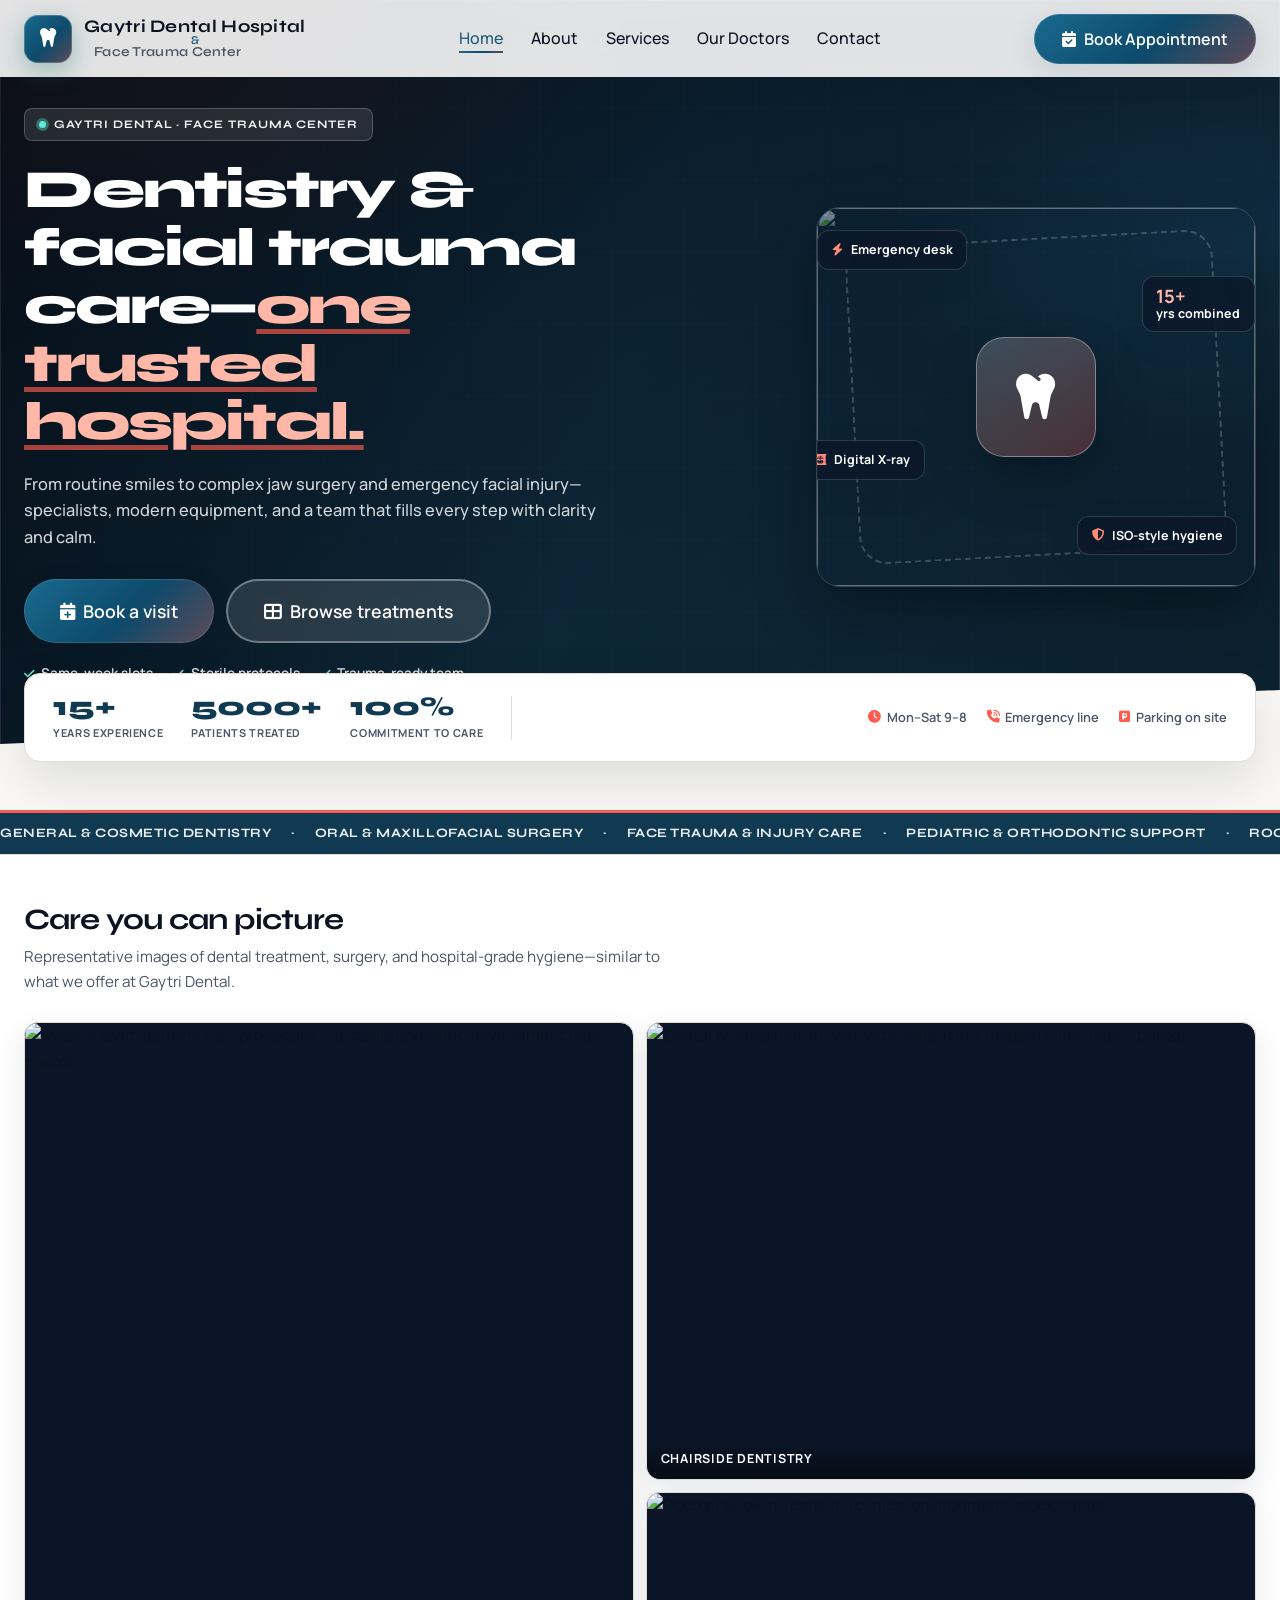
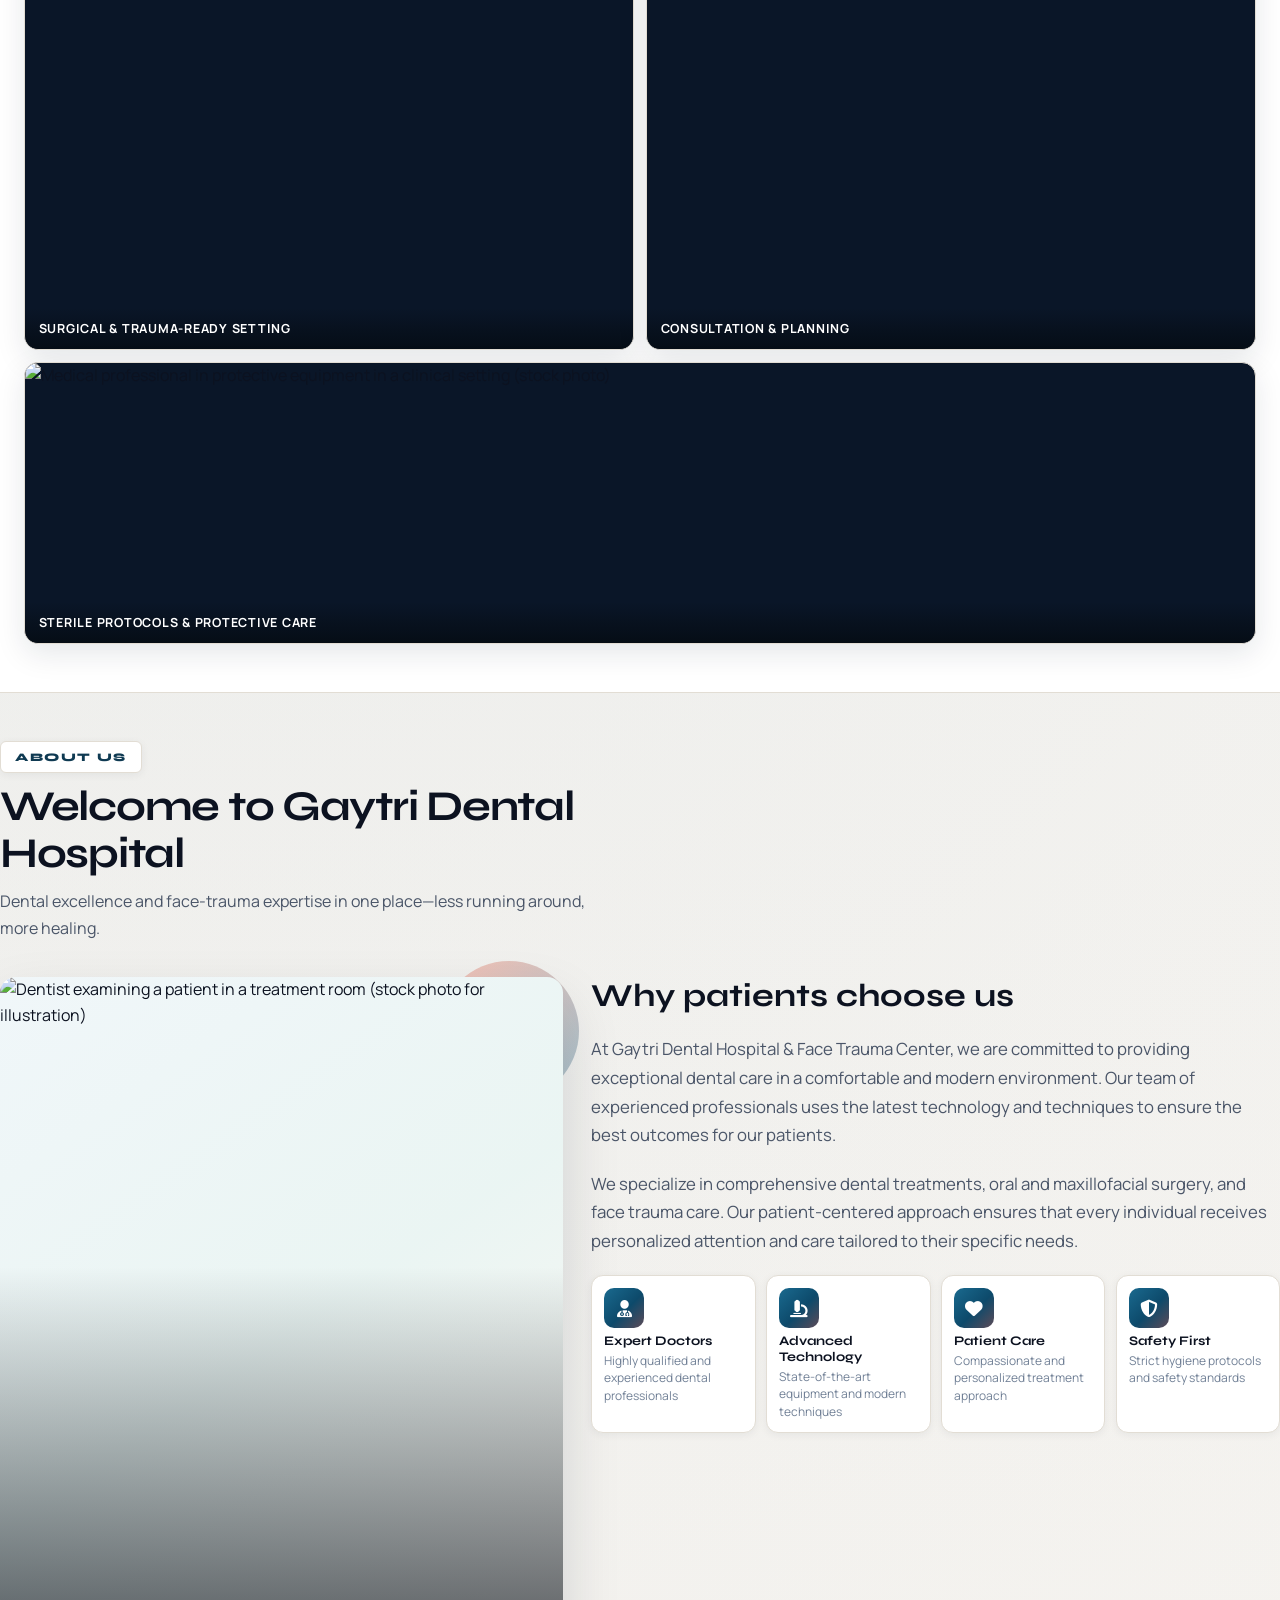
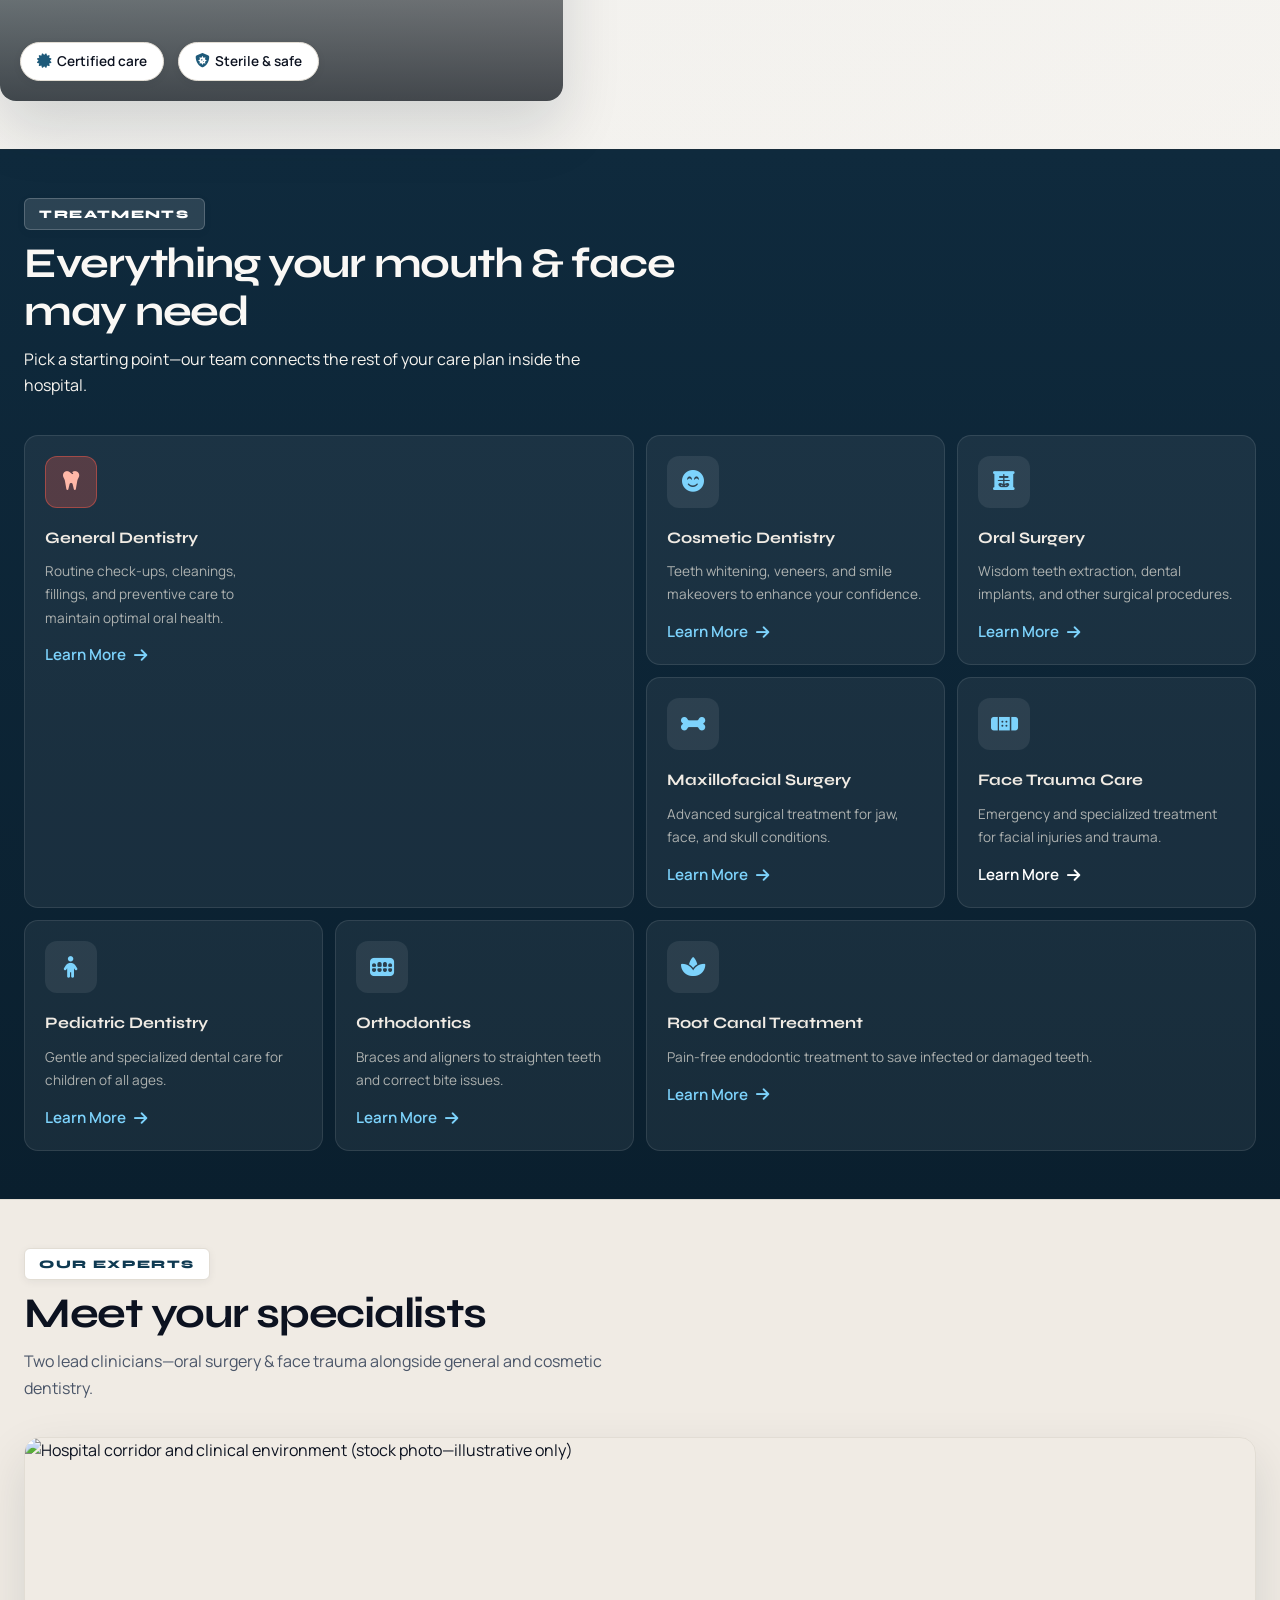
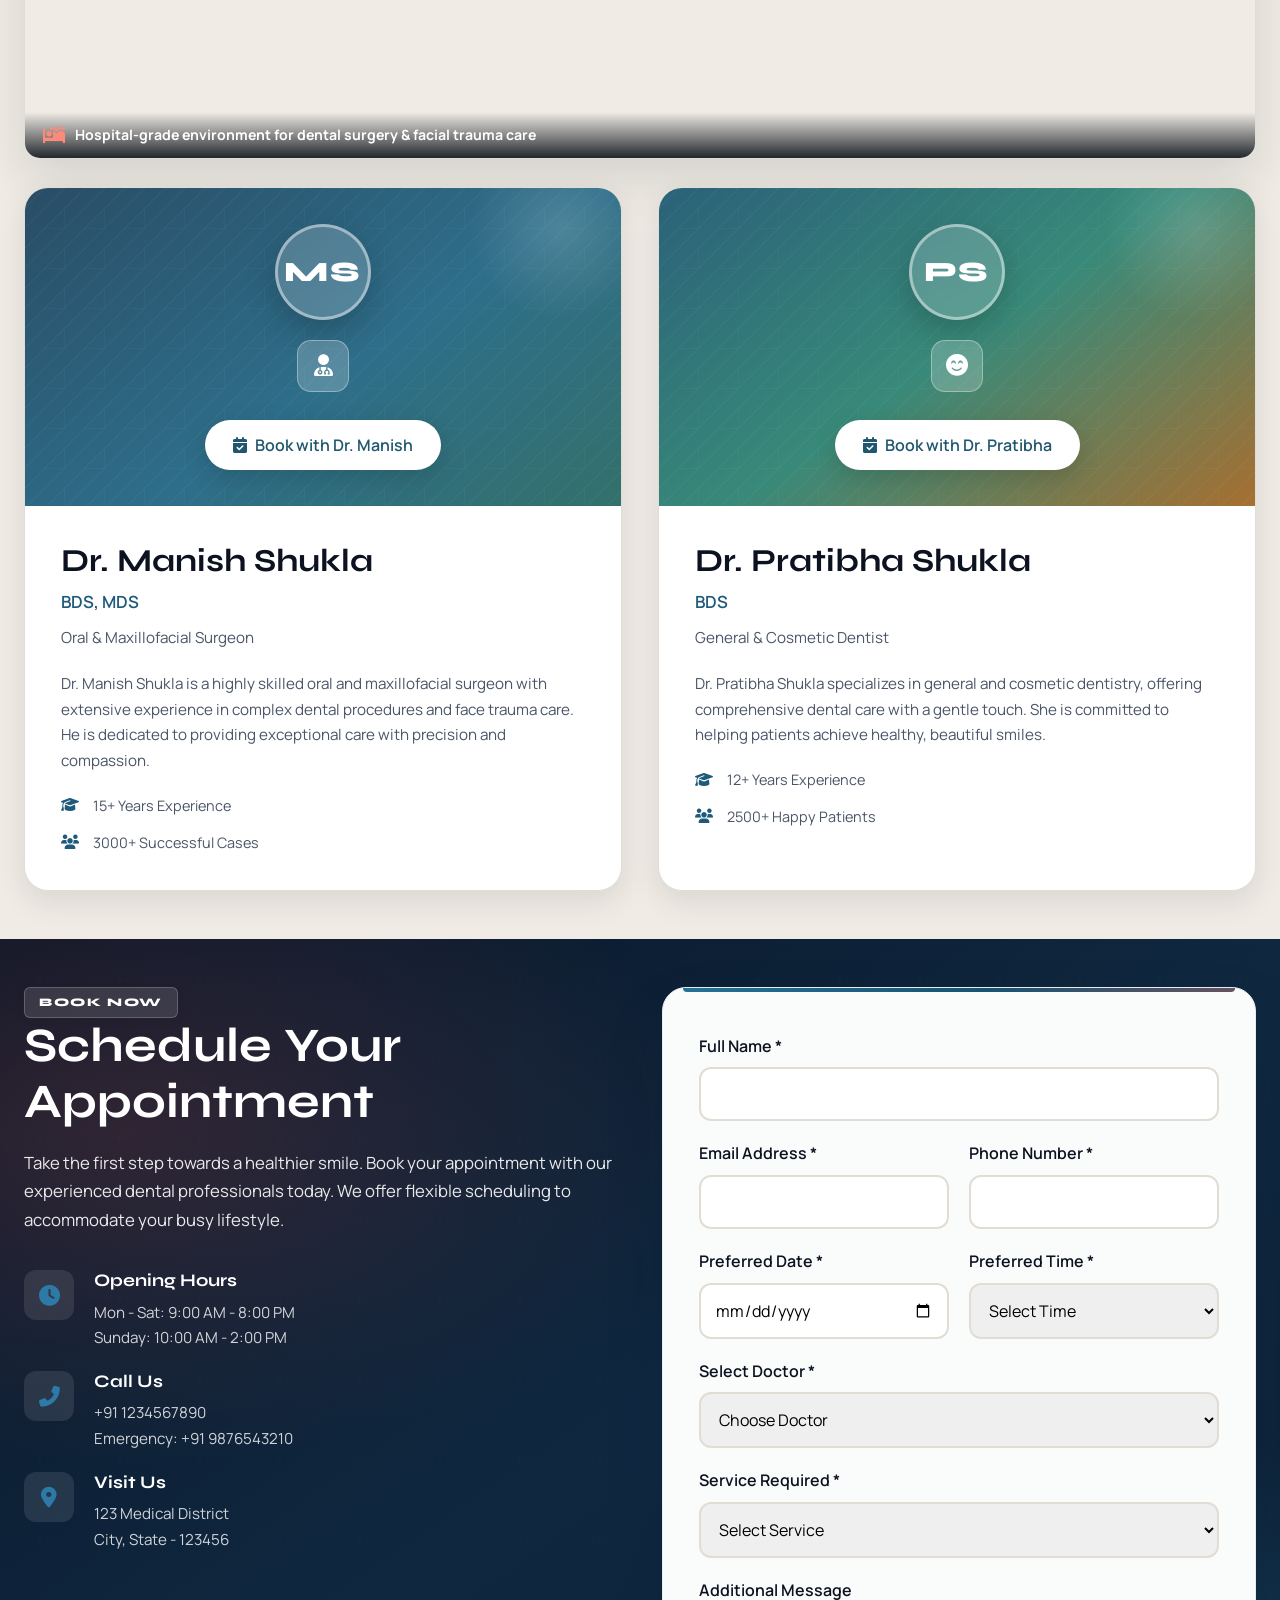
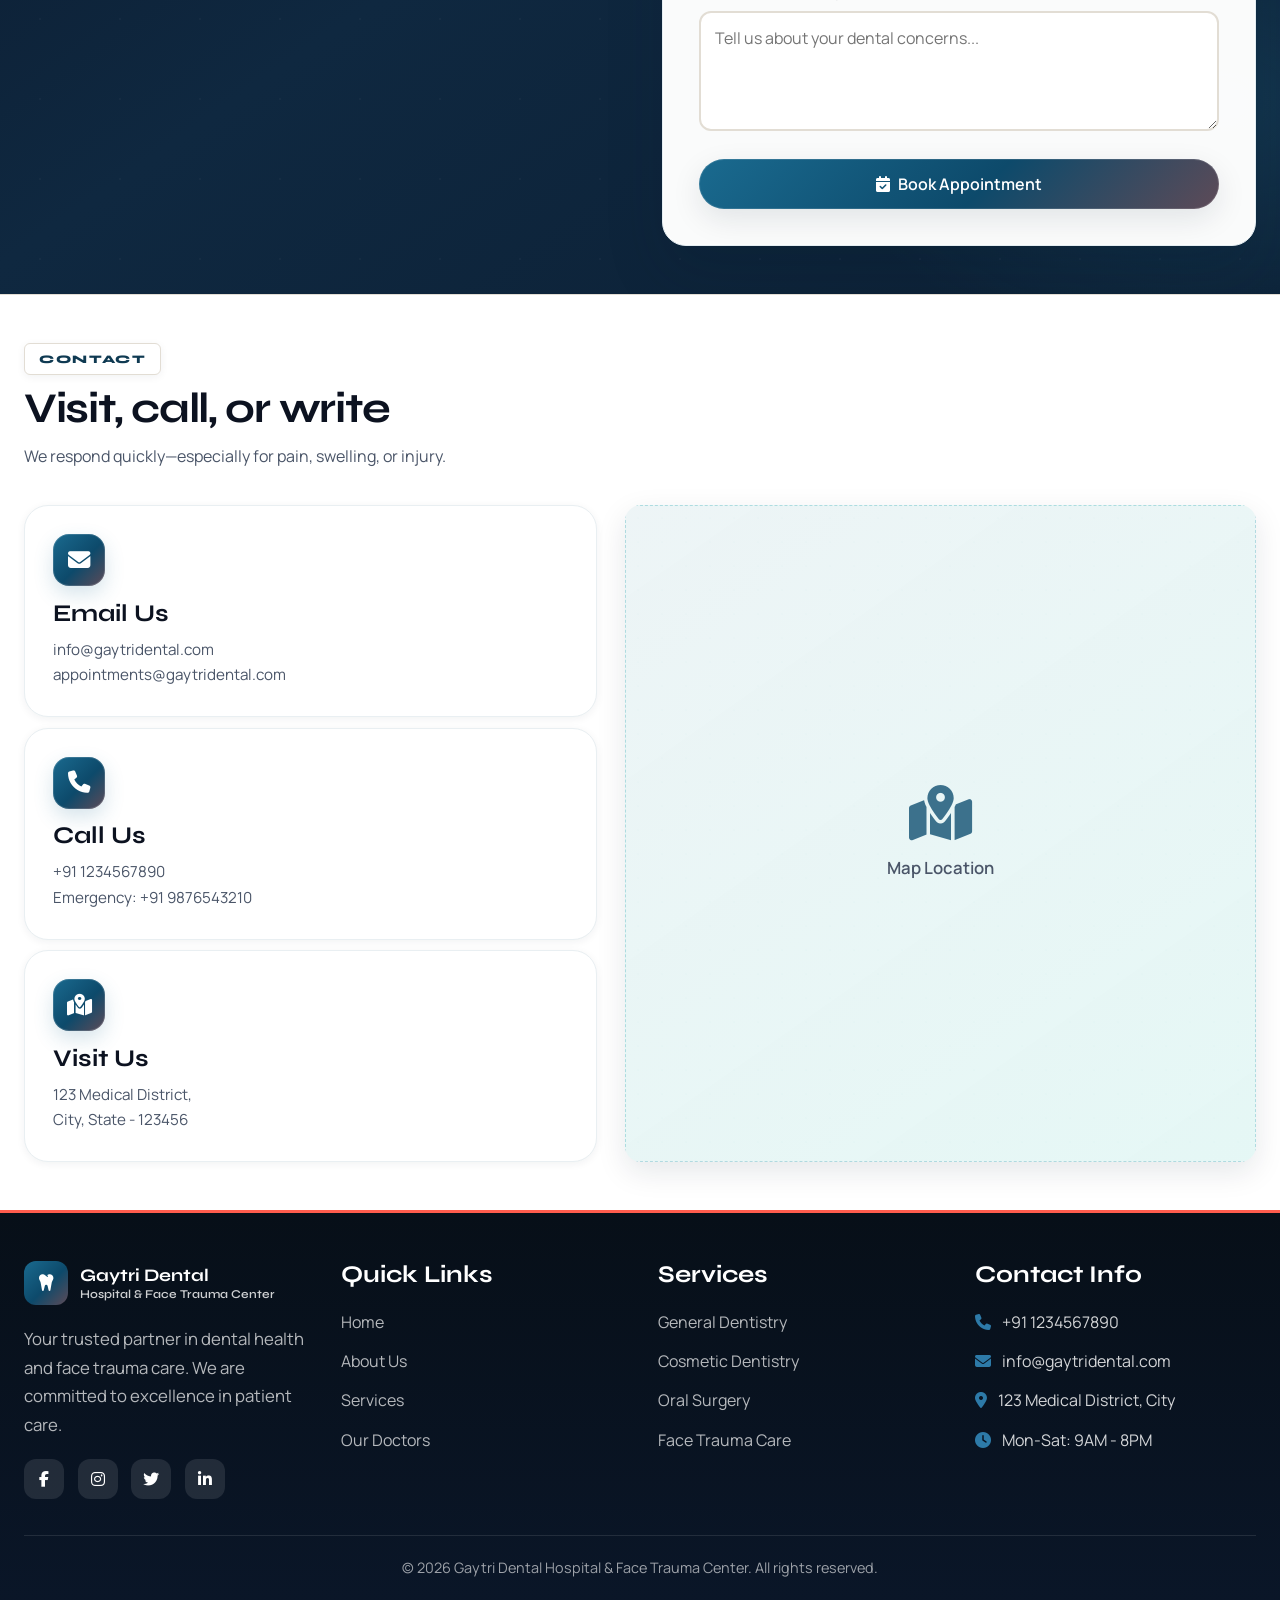
==== index.html @ a0d8f689 "Add files via upload" ====
<!DOCTYPE html>
<html lang="en">

<head>
    <meta charset="UTF-8">
    <meta name="viewport" content="width=device-width, initial-scale=1.0">
    <title>Gaytri Dental Hospital & Face Trauma Center - Expert Dental Care</title>
    <meta name="description"
        content="Gaytri Dental Hospital & Face Trauma Center provides expert dental care, oral surgery, and face trauma treatment. Book an appointment with Dr. Manish Shukla and Dr. Pratibha Shukla today.">

    <link rel="preconnect" href="https://images.unsplash.com" crossorigin>
    <!-- Google Fonts -->
    <link rel="preconnect" href="https://fonts.googleapis.com">
    <link rel="preconnect" href="https://fonts.gstatic.com" crossorigin>
    <link
        href="https://fonts.googleapis.com/css2?family=Manrope:wght@400;500;600;700;800&family=Syne:wght@600;700;800&display=swap"
        rel="stylesheet">

    <!-- Font Awesome -->
    <link rel="stylesheet" href="https://cdnjs.cloudflare.com/ajax/libs/font-awesome/6.4.0/css/all.min.css">

    <!-- Stylesheet -->
    <link rel="stylesheet" href="styles.css">
</head>

<body>
    <!-- Navigation -->
    <nav class="navbar" id="navbar">
        <div class="container">
            <div class="nav-content">
                <div class="logo">
                    <div class="logo-mark" aria-hidden="true">
                        <i class="fas fa-tooth"></i>
                    </div>
                    <div class="logo-text">
                        <div class="logo-line1">Gaytri Dental Hospital</div>
                        <div class="logo-ampersand">&</div>
                        <div class="logo-line2">&nbsp;&nbsp;&nbsp;Face Trauma Center</div>
                    </div>
                </div>
                <ul class="nav-links" id="navLinks">
                    <li><a href="#home" class="nav-link active">Home</a></li>
                    <li><a href="#about" class="nav-link">About</a></li>
                    <li><a href="#services" class="nav-link">Services</a></li>
                    <li><a href="#doctors" class="nav-link">Our Doctors</a></li>
                    <li><a href="#contact" class="nav-link">Contact</a></li>
                </ul>
                <button class="btn btn-primary" onclick="scrollToAppointment()">
                    <i class="fas fa-calendar-check"></i> Book Appointment
                </button>
                <button class="mobile-menu-toggle" id="mobileMenuToggle">
                    <i class="fas fa-bars"></i>
                </button>
            </div>
        </div>
    </nav>

    <!-- Hero Section -->
    <section class="hero" id="home">
        <div class="hero-background">
            <img class="hero-bg-photo"
                src="https://images.unsplash.com/photo-1588776814546-1ffcf47287a5?auto=format&fit=crop&w=1920&q=80"
                alt="" width="1920" height="1080" fetchpriority="high" decoding="async" aria-hidden="true">
            <div class="hero-overlay"></div>
        </div>
        <div class="hero-angle" aria-hidden="true"></div>
        <div class="hero-main">
            <div class="container hero-split">
                <div class="hero-copy">
                    <div class="hero-badge">
                        <span class="hero-badge-dot"></span>
                        <span>Gaytri Dental · Face Trauma Center</span>
                    </div>
                    <h1 class="hero-title">
                        Dentistry &amp; facial trauma care—<em>one trusted hospital.</em>
                    </h1>
                    <p class="hero-lead">
                        From routine smiles to complex jaw surgery and emergency facial injury—specialists,
                        modern equipment, and a team that fills every step with clarity and calm.
                    </p>
                    <div class="hero-actions">
                        <button class="btn btn-primary btn-lg" onclick="scrollToAppointment()">
                            <i class="fas fa-calendar-plus"></i> Book a visit
                        </button>
                        <button class="btn btn-secondary btn-lg" onclick="scrollToServices()">
                            <i class="fas fa-th-large"></i> Browse treatments
                        </button>
                    </div>
                    <ul class="hero-checklist">
                        <li><i class="fas fa-check"></i> Same-week slots</li>
                        <li><i class="fas fa-check"></i> Sterile protocols</li>
                        <li><i class="fas fa-check"></i> Trauma-ready team</li>
                    </ul>
                </div>
                <aside class="hero-showcase" aria-hidden="true">
                    <div class="showcase-board">
                        <img class="showcase-bg-photo"
                            src="https://images.unsplash.com/photo-1606811971618-4486bf521713?auto=format&fit=crop&w=900&q=80"
                            alt="" width="600" height="700" loading="lazy" decoding="async">
                        <div class="showcase-ring"></div>
                        <div class="showcase-hub">
                            <i class="fas fa-tooth"></i>
                        </div>
                        <div class="showcase-float showcase-float--a">
                            <i class="fas fa-bolt"></i>
                            <span>Emergency desk</span>
                        </div>
                        <div class="showcase-float showcase-float--b">
                            <strong>15+</strong>
                            <span>yrs combined</span>
                        </div>
                        <div class="showcase-float showcase-float--c">
                            <i class="fas fa-x-ray"></i>
                            <span>Digital X-ray</span>
                        </div>
                        <div class="showcase-float showcase-float--d">
                            <i class="fas fa-shield-alt"></i>
                            <span>ISO-style hygiene</span>
                        </div>
                    </div>
                </aside>
            </div>
        </div>
        <div class="hero-stats-bar">
            <div class="container stats-bar">
                <div class="stat-block">
                    <div class="stat-number">15+</div>
                    <div class="stat-label">Years experience</div>
                </div>
                <div class="stat-block">
                    <div class="stat-number">5000+</div>
                    <div class="stat-label">Patients treated</div>
                </div>
                <div class="stat-block">
                    <div class="stat-number">100%</div>
                    <div class="stat-label">Commitment to care</div>
                </div>
                <div class="stat-divider-bar"></div>
                <div class="stat-extras">
                    <span><i class="fas fa-clock"></i> Mon–Sat 9–8</span>
                    <span><i class="fas fa-phone-volume"></i> Emergency line</span>
                    <span><i class="fas fa-parking"></i> Parking on site</span>
                </div>
            </div>
        </div>
    </section>

    <div class="marquee-strip" aria-hidden="true">
        <div class="marquee-track">
            <span>General &amp; cosmetic dentistry</span>
            <span>·</span>
            <span>Oral &amp; maxillofacial surgery</span>
            <span>·</span>
            <span>Face trauma &amp; injury care</span>
            <span>·</span>
            <span>Pediatric &amp; orthodontic support</span>
            <span>·</span>
            <span>Root canal &amp; implants</span>
            <span>·</span>
            <span>General &amp; cosmetic dentistry</span>
            <span>·</span>
            <span>Oral &amp; maxillofacial surgery</span>
            <span>·</span>
            <span>Face trauma &amp; injury care</span>
            <span>·</span>
            <span>Pediatric &amp; orthodontic support</span>
            <span>·</span>
            <span>Root canal &amp; implants</span>
            <span>·</span>
        </div>
    </div>

    <!-- Clinical imagery (stock photos — illustrative of services, not specific staff) -->
    <section class="care-gallery" aria-labelledby="care-gallery-heading">
        <div class="container">
            <h2 id="care-gallery-heading" class="care-gallery-title">Care you can picture</h2>
            <p class="care-gallery-sub">Representative images of dental treatment, surgery, and hospital-grade hygiene—similar to what we offer at Gaytri Dental.</p>
            <div class="care-gallery-grid">
                <figure class="care-gallery-item care-gallery-item--tall">
                    <img src="https://images.unsplash.com/photo-1551190822-a9333d879774?auto=format&fit=crop&w=800&q=80"
                        alt="Medical team performing a procedure in a sterile operating environment (stock photo)"
                        width="600" height="800" loading="lazy" decoding="async">
                    <figcaption>Surgical &amp; trauma-ready setting</figcaption>
                </figure>
                <figure class="care-gallery-item">
                    <img src="https://images.unsplash.com/photo-1629909615184-28faa17ce6b0?auto=format&fit=crop&w=800&q=80"
                        alt="Dental professional at work with patient in a modern clinic (stock photo)" width="600"
                        height="450" loading="lazy" decoding="async">
                    <figcaption>Chairside dentistry</figcaption>
                </figure>
                <figure class="care-gallery-item">
                    <img src="https://images.unsplash.com/photo-1579684385127-1ef15d508118?auto=format&fit=crop&w=800&q=80"
                        alt="Doctor reviewing care in a clinical environment (stock photo)" width="600" height="450"
                        loading="lazy" decoding="async">
                    <figcaption>Consultation &amp; planning</figcaption>
                </figure>
                <figure class="care-gallery-item care-gallery-item--wide">
                    <img src="https://images.unsplash.com/photo-1584036561562-baf8f0f1b144?auto=format&fit=crop&w=1200&q=80"
                        alt="Medical professional in protective equipment in a clinical setting (stock photo)"
                        width="1200" height="500" loading="lazy" decoding="async">
                    <figcaption>Sterile protocols &amp; protective care</figcaption>
                </figure>
            </div>
        </div>
    </section>

    <!-- About Section -->
    <section class="about" id="about">
        <div class="container about-wrap">
            <header class="section-head-inline">
                <span class="section-badge">About us</span>
                <h2 class="section-title">Welcome to Gaytri Dental Hospital</h2>
                <p class="section-lead">Dental excellence and face-trauma expertise in one place—less running around, more healing.</p>
            </header>
            <div class="about-content">
                <div class="about-visual">
                    <div class="about-visual-inner about-visual-inner--photo">
                        <img class="about-photo"
                            src="https://images.unsplash.com/photo-1598256989800-fe5f95da9787?auto=format&fit=crop&w=900&q=80"
                            alt="Dentist examining a patient in a treatment room (stock photo for illustration)"
                            width="700" height="900" loading="lazy" decoding="async">
                        <div class="about-photo-scrim"></div>
                        <div class="about-visual-badges">
                            <span class="about-pill"><i class="fas fa-certificate"></i> Certified care</span>
                            <span class="about-pill"><i class="fas fa-shield-virus"></i> Sterile &amp; safe</span>
                        </div>
                    </div>
                    <div class="image-decoration"></div>
                </div>
                <div class="about-text">
                    <h3>Why patients choose us</h3>
                    <p>
                        At Gaytri Dental Hospital & Face Trauma Center, we are committed to providing
                        exceptional dental care in a comfortable and modern environment. Our team of
                        experienced professionals uses the latest technology and techniques to ensure
                        the best outcomes for our patients.
                    </p>
                    <p>
                        We specialize in comprehensive dental treatments, oral and maxillofacial surgery,
                        and face trauma care. Our patient-centered approach ensures that every individual
                        receives personalized attention and care tailored to their specific needs.
                    </p>
                    <div class="features-grid">
                        <div class="feature-item">
                            <div class="feature-icon">
                                <i class="fas fa-user-md"></i>
                            </div>
                            <div class="feature-content">
                                <h4>Expert Doctors</h4>
                                <p>Highly qualified and experienced dental professionals</p>
                            </div>
                        </div>
                        <div class="feature-item">
                            <div class="feature-icon">
                                <i class="fas fa-microscope"></i>
                            </div>
                            <div class="feature-content">
                                <h4>Advanced Technology</h4>
                                <p>State-of-the-art equipment and modern techniques</p>
                            </div>
                        </div>
                        <div class="feature-item">
                            <div class="feature-icon">
                                <i class="fas fa-heart"></i>
                            </div>
                            <div class="feature-content">
                                <h4>Patient Care</h4>
                                <p>Compassionate and personalized treatment approach</p>
                            </div>
                        </div>
                        <div class="feature-item">
                            <div class="feature-icon">
                                <i class="fas fa-shield-alt"></i>
                            </div>
                            <div class="feature-content">
                                <h4>Safety First</h4>
                                <p>Strict hygiene protocols and safety standards</p>
                            </div>
                        </div>
                    </div>
                </div>
            </div>
        </div>
    </section>

    <!-- Services Section -->
    <section class="services" id="services">
        <div class="container">
            <header class="section-head-inline section-head-inline--dark">
                <span class="section-badge">Treatments</span>
                <h2 class="section-title">Everything your mouth &amp; face may need</h2>
                <p class="section-lead">Pick a starting point—our team connects the rest of your care plan inside the hospital.</p>
            </header>
            <div class="services-grid services-bento">
                <div class="service-card service-card--featured">
                    <div class="service-icon">
                        <i class="fas fa-tooth"></i>
                    </div>
                    <h3>General Dentistry</h3>
                    <p>Routine check-ups, cleanings, fillings, and preventive care to maintain optimal oral health.</p>
                    <div class="service-link">
                        <span>Learn More</span>
                        <i class="fas fa-arrow-right"></i>
                    </div>
                </div>
                <div class="service-card">
                    <div class="service-icon">
                        <i class="fas fa-smile-beam"></i>
                    </div>
                    <h3>Cosmetic Dentistry</h3>
                    <p>Teeth whitening, veneers, and smile makeovers to enhance your confidence.</p>
                    <div class="service-link">
                        <span>Learn More</span>
                        <i class="fas fa-arrow-right"></i>
                    </div>
                </div>
                <div class="service-card">
                    <div class="service-icon">
                        <i class="fas fa-x-ray"></i>
                    </div>
                    <h3>Oral Surgery</h3>
                    <p>Wisdom teeth extraction, dental implants, and other surgical procedures.</p>
                    <div class="service-link">
                        <span>Learn More</span>
                        <i class="fas fa-arrow-right"></i>
                    </div>
                </div>
                <div class="service-card">
                    <div class="service-icon">
                        <i class="fas fa-bone"></i>
                    </div>
                    <h3>Maxillofacial Surgery</h3>
                    <p>Advanced surgical treatment for jaw, face, and skull conditions.</p>
                    <div class="service-link">
                        <span>Learn More</span>
                        <i class="fas fa-arrow-right"></i>
                    </div>
                </div>
                <div class="service-card service-card--accent">
                    <div class="service-icon">
                        <i class="fas fa-band-aid"></i>
                    </div>
                    <h3>Face Trauma Care</h3>
                    <p>Emergency and specialized treatment for facial injuries and trauma.</p>
                    <div class="service-link">
                        <span>Learn More</span>
                        <i class="fas fa-arrow-right"></i>
                    </div>
                </div>
                <div class="service-card">
                    <div class="service-icon">
                        <i class="fas fa-child"></i>
                    </div>
                    <h3>Pediatric Dentistry</h3>
                    <p>Gentle and specialized dental care for children of all ages.</p>
                    <div class="service-link">
                        <span>Learn More</span>
                        <i class="fas fa-arrow-right"></i>
                    </div>
                </div>
                <div class="service-card">
                    <div class="service-icon">
                        <i class="fas fa-teeth"></i>
                    </div>
                    <h3>Orthodontics</h3>
                    <p>Braces and aligners to straighten teeth and correct bite issues.</p>
                    <div class="service-link">
                        <span>Learn More</span>
                        <i class="fas fa-arrow-right"></i>
                    </div>
                </div>
                <div class="service-card service-card--wide">
                    <div class="service-icon">
                        <i class="fas fa-spa"></i>
                    </div>
                    <h3>Root Canal Treatment</h3>
                    <p>Pain-free endodontic treatment to save infected or damaged teeth.</p>
                    <div class="service-link">
                        <span>Learn More</span>
                        <i class="fas fa-arrow-right"></i>
                    </div>
                </div>
            </div>
        </div>
    </section>

    <!-- Doctors Section -->
    <section class="doctors" id="doctors">
        <div class="container">
            <header class="section-head-inline">
                <span class="section-badge">Our experts</span>
                <h2 class="section-title">Meet your specialists</h2>
                <p class="section-lead">Two lead clinicians—oral surgery &amp; face trauma alongside general and cosmetic dentistry.</p>
            </header>
            <div class="doctors-hero-photo">
                <img src="https://images.unsplash.com/photo-1519494026892-80bbd2d6fd0d?auto=format&fit=crop&w=1400&q=80"
                    alt="Hospital corridor and clinical environment (stock photo—illustrative only)" width="1400"
                    height="520" loading="lazy" decoding="async">
                <div class="doctors-hero-photo__caption">
                    <i class="fas fa-procedures"></i>
                    <span>Hospital-grade environment for dental surgery &amp; facial trauma care</span>
                </div>
            </div>
            <div class="doctors-grid">
                <div class="doctor-card">
                    <div class="doctor-banner doctor-banner--surgeon">
                        <div class="doctor-banner-pattern"></div>
                        <div class="doctor-avatar" aria-hidden="true">
                            <span class="doctor-initials">MS</span>
                        </div>
                        <div class="doctor-banner-icon-wrap">
                            <i class="fas fa-user-md"></i>
                        </div>
                        <button type="button" class="btn btn-primary btn-doctor-cta" onclick="scrollToAppointment()">
                            <i class="fas fa-calendar-check"></i> Book with Dr. Manish
                        </button>
                    </div>
                    <div class="doctor-info">
                        <h3>Dr. Manish Shukla</h3>
                        <p class="doctor-credentials">BDS, MDS</p>
                        <p class="doctor-specialization">Oral & Maxillofacial Surgeon</p>
                        <p class="doctor-description">
                            Dr. Manish Shukla is a highly skilled oral and maxillofacial surgeon with
                            extensive experience in complex dental procedures and face trauma care.
                            He is dedicated to providing exceptional care with precision and compassion.
                        </p>
                        <div class="doctor-details">
                            <div class="detail-item">
                                <i class="fas fa-graduation-cap"></i>
                                <span>15+ Years Experience</span>
                            </div>
                            <div class="detail-item">
                                <i class="fas fa-users"></i>
                                <span>3000+ Successful Cases</span>
                            </div>
                        </div>
                    </div>
                </div>
                <div class="doctor-card">
                    <div class="doctor-banner doctor-banner--dentist">
                        <div class="doctor-banner-pattern"></div>
                        <div class="doctor-avatar" aria-hidden="true">
                            <span class="doctor-initials">PS</span>
                        </div>
                        <div class="doctor-banner-icon-wrap">
                            <i class="fas fa-smile-beam"></i>
                        </div>
                        <button type="button" class="btn btn-primary btn-doctor-cta" onclick="scrollToAppointment()">
                            <i class="fas fa-calendar-check"></i> Book with Dr. Pratibha
                        </button>
                    </div>
                    <div class="doctor-info">
                        <h3>Dr. Pratibha Shukla</h3>
                        <p class="doctor-credentials">BDS</p>
                        <p class="doctor-specialization">General & Cosmetic Dentist</p>
                        <p class="doctor-description">
                            Dr. Pratibha Shukla specializes in general and cosmetic dentistry,
                            offering comprehensive dental care with a gentle touch. She is committed
                            to helping patients achieve healthy, beautiful smiles.
                        </p>
                        <div class="doctor-details">
                            <div class="detail-item">
                                <i class="fas fa-graduation-cap"></i>
                                <span>12+ Years Experience</span>
                            </div>
                            <div class="detail-item">
                                <i class="fas fa-users"></i>
                                <span>2500+ Happy Patients</span>
                            </div>
                        </div>
                    </div>
                </div>
            </div>
        </div>
    </section>

    <!-- Appointment Section -->
    <section class="appointment" id="appointment">
        <div class="container">
            <div class="appointment-content">
                <div class="appointment-info">
                    <span class="section-badge">Book Now</span>
                    <h2>Schedule Your Appointment</h2>
                    <p>
                        Take the first step towards a healthier smile. Book your appointment with
                        our experienced dental professionals today. We offer flexible scheduling
                        to accommodate your busy lifestyle.
                    </p>
                    <div class="info-items">
                        <div class="info-item">
                            <div class="info-icon">
                                <i class="fas fa-clock"></i>
                            </div>
                            <div class="info-content">
                                <h4>Opening Hours</h4>
                                <p>Mon - Sat: 9:00 AM - 8:00 PM</p>
                                <p>Sunday: 10:00 AM - 2:00 PM</p>
                            </div>
                        </div>
                        <div class="info-item">
                            <div class="info-icon">
                                <i class="fas fa-phone-alt"></i>
                            </div>
                            <div class="info-content">
                                <h4>Call Us</h4>
                                <p>+91 1234567890</p>
                                <p>Emergency: +91 9876543210</p>
                            </div>
                        </div>
                        <div class="info-item">
                            <div class="info-icon">
                                <i class="fas fa-map-marker-alt"></i>
                            </div>
                            <div class="info-content">
                                <h4>Visit Us</h4>
                                <p>123 Medical District</p>
                                <p>City, State - 123456</p>
                            </div>
                        </div>
                    </div>
                </div>
                <div class="appointment-form-wrapper">
                    <form class="appointment-form" id="appointmentForm">
                        <div class="form-group">
                            <label for="fullName">Full Name *</label>
                            <input type="text" id="fullName" name="fullName" required>
                        </div>
                        <div class="form-row">
                            <div class="form-group">
                                <label for="email">Email Address *</label>
                                <input type="email" id="email" name="email" required>
                            </div>
                            <div class="form-group">
                                <label for="phone">Phone Number *</label>
                                <input type="tel" id="phone" name="phone" required>
                            </div>
                        </div>
                        <div class="form-row">
                            <div class="form-group">
                                <label for="date">Preferred Date *</label>
                                <input type="date" id="date" name="date" required>
                            </div>
                            <div class="form-group">
                                <label for="time">Preferred Time *</label>
                                <select id="time" name="time" required>
                                    <option value="">Select Time</option>
                                    <option value="09:00">09:00 AM</option>
                                    <option value="10:00">10:00 AM</option>
                                    <option value="11:00">11:00 AM</option>
                                    <option value="12:00">12:00 PM</option>
                                    <option value="14:00">02:00 PM</option>
                                    <option value="15:00">03:00 PM</option>
                                    <option value="16:00">04:00 PM</option>
                                    <option value="17:00">05:00 PM</option>
                                    <option value="18:00">06:00 PM</option>
                                </select>
                            </div>
                        </div>
                        <div class="form-group">
                            <label for="doctor">Select Doctor *</label>
                            <select id="doctor" name="doctor" required>
                                <option value="">Choose Doctor</option>
                                <option value="dr-manish">Dr. Manish Shukla (BDS, MDS)</option>
                                <option value="dr-pratibha">Dr. Pratibha Shukla (BDS)</option>
                            </select>
                        </div>
                        <div class="form-group">
                            <label for="service">Service Required *</label>
                            <select id="service" name="service" required>
                                <option value="">Select Service</option>
                                <option value="general">General Dentistry</option>
                                <option value="cosmetic">Cosmetic Dentistry</option>
                                <option value="surgery">Oral Surgery</option>
                                <option value="maxillofacial">Maxillofacial Surgery</option>
                                <option value="trauma">Face Trauma Care</option>
                                <option value="pediatric">Pediatric Dentistry</option>
                                <option value="orthodontics">Orthodontics</option>
                                <option value="root-canal">Root Canal Treatment</option>
                            </select>
                        </div>
                        <div class="form-group">
                            <label for="message">Additional Message</label>
                            <textarea id="message" name="message" rows="4"
                                placeholder="Tell us about your dental concerns..."></textarea>
                        </div>
                        <button type="submit" class="btn btn-primary btn-full">
                            <i class="fas fa-calendar-check"></i> Book Appointment
                        </button>
                    </form>
                    <div class="success-message" id="successMessage">
                        <div class="success-icon">
                            <i class="fas fa-check-circle"></i>
                        </div>
                        <h3>Appointment Request Sent!</h3>
                        <p>Thank you for choosing Gaytri Dental Hospital. We'll contact you shortly to confirm your
                            appointment.</p>
                        <button class="btn btn-secondary" onclick="resetForm()">Book Another</button>
                    </div>
                </div>
            </div>
        </div>
    </section>

    <!-- Contact Section -->
    <section class="contact" id="contact">
        <div class="container">
            <header class="section-head-inline">
                <span class="section-badge">Contact</span>
                <h2 class="section-title">Visit, call, or write</h2>
                <p class="section-lead">We respond quickly—especially for pain, swelling, or injury.</p>
            </header>
            <div class="contact-grid">
                <div class="contact-info-section">
                    <div class="contact-cards">
                        <div class="contact-card">
                            <div class="contact-card-icon">
                                <i class="fas fa-envelope"></i>
                            </div>
                            <h4>Email Us</h4>
                            <p>info@gaytridental.com</p>
                            <p>appointments@gaytridental.com</p>
                        </div>
                        <div class="contact-card">
                            <div class="contact-card-icon">
                                <i class="fas fa-phone"></i>
                            </div>
                            <h4>Call Us</h4>
                            <p>+91 1234567890</p>
                            <p>Emergency: +91 9876543210</p>
                        </div>
                        <div class="contact-card">
                            <div class="contact-card-icon">
                                <i class="fas fa-map-marked-alt"></i>
                            </div>
                            <h4>Visit Us</h4>
                            <p>123 Medical District,</p>
                            <p>City, State - 123456</p>
                        </div>
                    </div>
                </div>
                <div class="map-container">
                    <div class="map-placeholder">
                        <i class="fas fa-map-marked-alt"></i>
                        <p>Map Location</p>
                    </div>
                </div>
            </div>
        </div>
    </section>

    <!-- Footer -->
    <footer class="footer">
        <div class="container">
            <div class="footer-content">
                <div class="footer-section">
                    <div class="footer-logo">
                        <div class="logo-mark logo-mark--footer" aria-hidden="true">
                            <i class="fas fa-tooth"></i>
                        </div>
                        <div class="footer-logo-text">
                            <div>Gaytri Dental</div>
                            <div>Hospital & Face Trauma Center</div>
                        </div>
                    </div>
                    <p>Your trusted partner in dental health and face trauma care. We are committed to excellence in
                        patient care.</p>
                    <div class="social-links">
                        <a href="#" class="social-link"><i class="fab fa-facebook-f"></i></a>
                        <a href="#" class="social-link"><i class="fab fa-instagram"></i></a>
                        <a href="#" class="social-link"><i class="fab fa-twitter"></i></a>
                        <a href="#" class="social-link"><i class="fab fa-linkedin-in"></i></a>
                    </div>
                </div>
                <div class="footer-section">
                    <h4>Quick Links</h4>
                    <ul>
                        <li><a href="#home">Home</a></li>
                        <li><a href="#about">About Us</a></li>
                        <li><a href="#services">Services</a></li>
                        <li><a href="#doctors">Our Doctors</a></li>
                    </ul>
                </div>
                <div class="footer-section">
                    <h4>Services</h4>
                    <ul>
                        <li><a href="#services">General Dentistry</a></li>
                        <li><a href="#services">Cosmetic Dentistry</a></li>
                        <li><a href="#services">Oral Surgery</a></li>
                        <li><a href="#services">Face Trauma Care</a></li>
                    </ul>
                </div>
                <div class="footer-section">
                    <h4>Contact Info</h4>
                    <ul>
                        <li><i class="fas fa-phone"></i> +91 1234567890</li>
                        <li><i class="fas fa-envelope"></i> info@gaytridental.com</li>
                        <li><i class="fas fa-map-marker-alt"></i> 123 Medical District, City</li>
                        <li><i class="fas fa-clock"></i> Mon-Sat: 9AM - 8PM</li>
                    </ul>
                </div>
            </div>
            <div class="footer-bottom">
                <p>&copy; 2026 Gaytri Dental Hospital & Face Trauma Center. All rights reserved.</p>
            </div>
        </div>
    </footer>

    <!-- Scroll to Top Button -->
    <button class="scroll-to-top" id="scrollToTop">
        <i class="fas fa-arrow-up"></i>
    </button>

    <!-- Script -->
    <script src="script.js"></script>
</body>

</html>
---- styles.css ----
/* ===========================
   CSS Reset & Base Styles
   =========================== */
* {
    margin: 0;
    padding: 0;
    box-sizing: border-box;
}

:root {
    --primary-color: #1e5a7a;
    --primary-light: #2d7aa8;
    --primary-dark: #0f3a52;

    --accent-color: #ff5c4d;
    --accent-soft: #ffe8e5;
    --coral-glow: rgba(255, 92, 77, 0.35);

    --gradient-primary: linear-gradient(135deg, #1a6a8f 0%, #0d4a6b 55%, #c94b3d 160%);
    --gradient-accent: linear-gradient(135deg, #ff6b4a, #1a6a8f);
    --gradient-hero: linear-gradient(160deg, #071521 0%, #0f2d42 40%, #153d52 100%);

    --text-primary: #0c1220;
    --text-secondary: #4a5568;
    --text-light: #718096;
    --bg-primary: #faf8f5;
    --bg-secondary: #f0ebe4;
    --bg-dark: #0a1628;
    --border-color: #e2ddd4;

    --shadow-sm: 0 2px 8px rgba(10, 30, 45, 0.06);
    --shadow-md: 0 10px 30px rgba(10, 30, 45, 0.1);
    --shadow-lg: 0 20px 50px rgba(10, 30, 45, 0.12);
    --shadow-xl: 0 28px 60px rgba(10, 30, 45, 0.14);
    --shadow-glow: 0 0 50px var(--coral-glow);

    --font-primary: 'Manrope', system-ui, sans-serif;
    --font-heading: 'Syne', system-ui, sans-serif;
    --font-display: 'Syne', system-ui, sans-serif;

    --spacing-xs: 0.5rem;
    --spacing-sm: 0.85rem;
    --spacing-md: 1.25rem;
    --spacing-lg: 1.75rem;
    --spacing-xl: 2.25rem;
    --spacing-2xl: 2.75rem;
    --section-pad: clamp(2rem, 5vw, 3rem);

    /* Border Radius */
    --radius-sm: 6px;
    --radius-md: 12px;
    --radius-lg: 16px;
    --radius-xl: 24px;
    --radius-full: 9999px;

    /* Transitions */
    --transition-fast: 0.2s ease;
    --transition-base: 0.3s ease;
    --transition-slow: 0.5s ease;
}

html {
    scroll-behavior: smooth;
}

::selection {
    background: rgba(255, 92, 77, 0.22);
    color: var(--text-primary);
}

body {
    font-family: var(--font-primary);
    color: var(--text-primary);
    background-color: var(--bg-primary);
    background-image:
        radial-gradient(circle at 12% 20%, rgba(30, 90, 122, 0.06) 0%, transparent 42%),
        radial-gradient(circle at 88% 80%, rgba(255, 92, 77, 0.05) 0%, transparent 40%),
        linear-gradient(180deg, #faf8f5 0%, #f5f1eb 100%);
    line-height: 1.6;
    overflow-x: hidden;
    -webkit-font-smoothing: antialiased;
}

.container {
    max-width: 1280px;
    margin: 0 auto;
    padding: 0 clamp(1rem, 4vw, 1.5rem);
}

/* ===========================
   Typography
   =========================== */
h1,
h2 {
    font-family: var(--font-display);
    font-weight: 700;
    line-height: 1.15;
    color: var(--text-primary);
    font-optical-sizing: auto;
}

h3,
h4,
h5,
h6 {
    font-family: var(--font-display);
    font-weight: 700;
    line-height: 1.2;
    color: var(--text-primary);
}

h1 {
    font-size: clamp(2.5rem, 6vw, 4rem);
}

h2 {
    font-size: clamp(2rem, 4vw, 3rem);
}

h3 {
    font-size: clamp(1.5rem, 3vw, 2rem);
}

h4 {
    font-size: clamp(1.25rem, 2.5vw, 1.5rem);
}

p {
    font-size: 1.05rem;
    line-height: 1.7;
    color: var(--text-secondary);
}

/* ===========================
   Utility Classes
   =========================== */
.gradient-text {
    background: var(--gradient-primary);
    -webkit-background-clip: text;
    -webkit-text-fill-color: transparent;
    background-clip: text;
}

.section-header {
    text-align: center;
    margin-bottom: var(--spacing-xl);
    position: relative;
}

.section-head-inline {
    display: grid;
    gap: 0.65rem;
    margin-bottom: var(--spacing-xl);
    max-width: 42rem;
}

.section-head-inline--dark .section-title,
.section-head-inline--dark .section-lead {
    color: #f8f5f0;
}

.section-head-inline--dark .section-badge {
    background: rgba(255, 255, 255, 0.12);
    border-color: rgba(255, 255, 255, 0.2);
    color: #fff;
}

.section-badge {
    display: inline-flex;
    align-items: center;
    width: fit-content;
    padding: 0.35rem 0.9rem;
    background: #fff;
    color: var(--primary-dark);
    border-radius: 6px;
    font-family: var(--font-display);
    font-size: 0.72rem;
    font-weight: 800;
    text-transform: uppercase;
    letter-spacing: 0.12em;
    border: 1px solid var(--border-color);
    box-shadow: var(--shadow-sm);
}

.section-title {
    margin: 0;
    color: var(--text-primary);
    letter-spacing: -0.03em;
    font-size: clamp(1.75rem, 4vw, 2.65rem);
    line-height: 1.12;
}

.section-lead {
    margin: 0;
    color: var(--text-secondary);
    font-size: 1rem;
    line-height: 1.65;
    max-width: 38rem;
}

.section-description {
    max-width: 36rem;
    margin: 0 auto;
    color: var(--text-secondary);
    font-size: 1rem;
    line-height: 1.65;
}

/* ===========================
   Buttons
   =========================== */
.btn {
    display: inline-flex;
    align-items: center;
    gap: var(--spacing-xs);
    padding: 0.875rem 1.75rem;
    font-family: var(--font-primary);
    font-size: 1rem;
    font-weight: 600;
    border: none;
    border-radius: var(--radius-md);
    cursor: pointer;
    transition: all var(--transition-base);
    text-decoration: none;
    white-space: nowrap;
}

.btn-primary {
    background: var(--gradient-primary);
    color: white;
    box-shadow: var(--shadow-md), 0 0 0 1px rgba(255, 255, 255, 0.12) inset;
    border-radius: 999px;
}

.btn-primary:hover {
    transform: translateY(-2px);
    box-shadow: var(--shadow-lg), var(--shadow-glow), 0 0 0 1px rgba(255, 255, 255, 0.18) inset;
    filter: brightness(1.03);
}

.btn-secondary {
    background: rgba(255, 255, 255, 0.08);
    color: var(--text-primary);
    border: 2px solid var(--border-color);
    border-radius: 999px;
}

.btn-secondary:hover {
    background: var(--bg-secondary);
    border-color: var(--primary-color);
    color: var(--primary-color);
}

.hero .btn-secondary {
    background: rgba(255, 255, 255, 0.12);
    border-color: rgba(255, 255, 255, 0.35);
    color: white;
    backdrop-filter: blur(8px);
}

.hero .btn-secondary:hover {
    background: rgba(255, 255, 255, 0.22);
    border-color: rgba(255, 255, 255, 0.55);
    color: white;
}

.btn-lg {
    padding: 1.125rem 2.25rem;
    font-size: 1.1rem;
}

.btn-full {
    width: 100%;
    justify-content: center;
}

/* ===========================
   Navigation
   =========================== */
.navbar {
    position: fixed;
    top: 0;
    left: 0;
    right: 0;
    z-index: 1000;
    background: rgba(255, 255, 255, 0.88);
    backdrop-filter: blur(16px) saturate(1.2);
    -webkit-backdrop-filter: blur(16px) saturate(1.2);
    box-shadow: 0 1px 0 rgba(15, 60, 75, 0.06);
    transition: background var(--transition-base), box-shadow var(--transition-base);
}

.navbar.scrolled {
    background: rgba(255, 255, 255, 0.94);
    box-shadow: 0 8px 32px rgba(15, 60, 75, 0.08);
}

.nav-content {
    display: flex;
    align-items: center;
    justify-content: space-between;
    padding: var(--spacing-sm) 0;
    position: relative;
}

.logo {
    display: flex;
    align-items: center;
    gap: 12px;
    font-family: var(--font-heading);
}

.logo-mark {
    width: 48px;
    height: 48px;
    flex-shrink: 0;
    display: flex;
    align-items: center;
    justify-content: center;
    border-radius: 14px;
    background: var(--gradient-primary);
    color: white;
    font-size: 1.35rem;
    box-shadow: 0 8px 24px rgba(25, 120, 108, 0.35), 0 0 0 1px rgba(255, 255, 255, 0.2) inset;
    transition: transform var(--transition-base), box-shadow var(--transition-base);
}

.logo-mark:hover {
    transform: scale(1.05) rotate(-3deg);
    box-shadow: 0 12px 28px rgba(25, 120, 108, 0.4), 0 0 0 1px rgba(255, 255, 255, 0.25) inset;
}

.logo-mark--footer {
    width: 44px;
    height: 44px;
    font-size: 1.2rem;
    border-radius: 12px;
    box-shadow: none;
}

.logo-mark--footer:hover {
    transform: none;
}

.logo-text {
    display: flex;
    flex-direction: column;
    line-height: 1.1;
    align-items: flex-start;
}

.logo-line1 {
    font-size: 1.1rem;
    font-weight: 700;
    color: var(--text-primary);
    letter-spacing: 0.3px;
}

.logo-ampersand {
    font-size: 0.75rem;
    font-weight: 600;
    color: var(--primary-color);
    text-align: center;
    align-self: center;
    margin: -2px 0;
}

.logo-line2 {
    font-size: 0.85rem;
    font-weight: 600;
    color: var(--text-secondary);
    letter-spacing: 0.3px;
}

.nav-links {
    display: flex;
    align-items: center;
    gap: var(--spacing-lg);
    list-style: none;
}

.nav-link {
    color: var(--text-primary);
    text-decoration: none;
    font-weight: 500;
    position: relative;
    transition: color var(--transition-base);
}

.nav-link::after {
    content: '';
    position: absolute;
    bottom: -4px;
    left: 0;
    width: 0;
    height: 2px;
    background: var(--gradient-primary);
    transition: width var(--transition-base);
}

.nav-link:hover,
.nav-link.active {
    color: var(--primary-color);
}

.nav-link:hover::after,
.nav-link.active::after {
    width: 100%;
}

.mobile-menu-toggle {
    display: none;
    background: none;
    border: none;
    font-size: 1.5rem;
    color: var(--text-primary);
    cursor: pointer;
}

/* ===========================
   Hero Section
   =========================== */
.hero {
    position: relative;
    min-height: auto;
    padding: 0;
    overflow: hidden;
    color: #fff;
}

.hero-background {
    position: absolute;
    inset: 0;
    z-index: 0;
    background: var(--gradient-hero);
}

.hero-bg-photo {
    position: absolute;
    inset: 0;
    width: 100%;
    height: 100%;
    object-fit: cover;
    object-position: 65% 35%;
    z-index: 0;
    opacity: 0.55;
}

.hero-background::before {
    content: '';
    position: absolute;
    inset: 0;
    z-index: 1;
    background:
        radial-gradient(ellipse 100% 80% at 0% 0%, rgba(255, 92, 77, 0.22), transparent 50%),
        radial-gradient(ellipse 70% 60% at 100% 30%, rgba(45, 122, 168, 0.4), transparent 45%),
        radial-gradient(ellipse 50% 40% at 70% 100%, rgba(255, 255, 255, 0.1), transparent 50%);
    pointer-events: none;
}

.hero-background::after {
    content: '';
    position: absolute;
    inset: 0;
    z-index: 1;
    opacity: 0.35;
    background-image: url("data:image/svg+xml,%3Csvg width='72' height='72' viewBox='0 0 72 72' xmlns='http://www.w3.org/2000/svg'%3E%3Cpath d='M36 0v72M0 36h72' stroke='%23ffffff' stroke-opacity='0.05' stroke-width='1'/%3E%3C/svg%3E");
    pointer-events: none;
}

.hero-overlay {
    position: absolute;
    inset: 0;
    background: linear-gradient(105deg, rgba(5, 12, 20, 0.82) 0%, rgba(5, 12, 20, 0.35) 48%, rgba(5, 12, 20, 0.55) 100%);
    z-index: 2;
    pointer-events: none;
}

.hero-angle {
    position: absolute;
    bottom: 0;
    left: 0;
    right: 0;
    height: 120px;
    background: var(--bg-primary);
    clip-path: polygon(0 45%, 100% 0, 100% 100%, 0 100%);
    z-index: 2;
    pointer-events: none;
}

.hero-main {
    position: relative;
    z-index: 3;
    padding: calc(5.5rem + var(--spacing-md)) 0 var(--spacing-2xl);
}

.hero-split {
    display: grid;
    grid-template-columns: minmax(0, 1.05fr) minmax(0, 0.95fr);
    gap: clamp(1.5rem, 4vw, 3rem);
    align-items: center;
}

.hero-copy {
    text-align: left;
}

.hero-badge {
    display: inline-flex;
    align-items: center;
    gap: 0.5rem;
    padding: 0.4rem 0.85rem;
    background: rgba(255, 255, 255, 0.1);
    border: 1px solid rgba(255, 255, 255, 0.2);
    border-radius: 8px;
    font-family: var(--font-display);
    font-size: 0.72rem;
    font-weight: 700;
    letter-spacing: 0.08em;
    text-transform: uppercase;
    color: rgba(255, 255, 255, 0.95);
    margin-bottom: var(--spacing-md);
}

.hero-badge-dot {
    width: 7px;
    height: 7px;
    border-radius: 50%;
    background: #5eead4;
    box-shadow: 0 0 0 3px rgba(94, 234, 212, 0.35);
    flex-shrink: 0;
}

.hero-title {
    font-family: var(--font-display);
    font-weight: 800;
    font-size: clamp(2rem, 4.5vw, 3.35rem);
    line-height: 1.08;
    letter-spacing: -0.04em;
    color: #fff;
    margin: 0 0 var(--spacing-md);
    max-width: 16ch;
}

.hero-title em {
    font-style: normal;
    color: #ffb8a8;
    text-decoration: underline;
    text-decoration-color: rgba(255, 92, 77, 0.65);
    text-underline-offset: 0.12em;
}

.hero-lead {
    font-size: 1.02rem;
    line-height: 1.65;
    color: rgba(255, 255, 255, 0.82);
    max-width: 36rem;
    margin: 0 0 var(--spacing-lg);
    font-weight: 500;
}

.hero-actions {
    display: flex;
    flex-wrap: wrap;
    gap: 0.75rem;
    margin-bottom: var(--spacing-md);
}

.hero-checklist {
    list-style: none;
    display: flex;
    flex-wrap: wrap;
    gap: 0.65rem 1.25rem;
    margin: 0;
    padding: 0;
}

.hero-checklist li {
    display: inline-flex;
    align-items: center;
    gap: 0.4rem;
    font-size: 0.85rem;
    font-weight: 600;
    color: rgba(255, 255, 255, 0.85);
}

.hero-checklist i {
    color: #5eead4;
    font-size: 0.75rem;
}

.hero-showcase {
    position: relative;
    min-height: 340px;
}

.showcase-board {
    position: relative;
    width: 100%;
    height: min(380px, 52vw);
    max-width: 440px;
    margin-left: auto;
    margin-right: 0;
    border-radius: 24px;
    overflow: hidden;
    box-shadow: 0 24px 60px rgba(0, 0, 0, 0.35);
    border: 1px solid rgba(255, 255, 255, 0.15);
}

.showcase-bg-photo {
    position: absolute;
    inset: 0;
    width: 100%;
    height: 100%;
    object-fit: cover;
    object-position: center 30%;
    opacity: 0.5;
    z-index: 0;
}

.showcase-board .showcase-ring,
.showcase-board .showcase-hub,
.showcase-board .showcase-float {
    z-index: 1;
}

.showcase-ring {
    position: absolute;
    inset: 8%;
    border: 2px dashed rgba(255, 255, 255, 0.2);
    border-radius: 28px;
    transform: rotate(-3deg);
}

.showcase-hub {
    position: absolute;
    top: 50%;
    left: 50%;
    transform: translate(-50%, -50%);
    width: 120px;
    height: 120px;
    border-radius: 28px;
    background: linear-gradient(145deg, rgba(255, 255, 255, 0.2), rgba(255, 92, 77, 0.25));
    border: 1px solid rgba(255, 255, 255, 0.35);
    display: flex;
    align-items: center;
    justify-content: center;
    font-size: 3.25rem;
    color: #fff;
    box-shadow: 0 24px 48px rgba(0, 0, 0, 0.25);
    backdrop-filter: blur(8px);
}

.showcase-float {
    position: absolute;
    display: flex;
    align-items: center;
    gap: 0.5rem;
    padding: 0.55rem 0.85rem;
    background: rgba(10, 22, 40, 0.75);
    border: 1px solid rgba(255, 255, 255, 0.15);
    border-radius: 12px;
    font-size: 0.78rem;
    font-weight: 700;
    color: #fff;
    box-shadow: var(--shadow-md);
    backdrop-filter: blur(10px);
}

.showcase-float i {
    color: #ff8a7a;
}

.showcase-float strong {
    font-size: 1.15rem;
    color: #ffb8a8;
}

.showcase-float--a {
    top: 6%;
    left: 0;
}

.showcase-float--b {
    top: 18%;
    right: 0;
    flex-direction: column;
    align-items: flex-start;
    gap: 0;
    line-height: 1.2;
}

.showcase-float--c {
    bottom: 28%;
    left: -4%;
}

.showcase-float--d {
    bottom: 8%;
    right: 4%;
}

.hero-stats-bar {
    position: relative;
    z-index: 4;
    margin-top: -3.5rem;
    margin-bottom: 0;
    padding: 0 clamp(1rem, 4vw, 1.5rem) var(--section-pad);
}

.stats-bar {
    display: flex;
    flex-wrap: wrap;
    align-items: center;
    gap: var(--spacing-md) var(--spacing-lg);
    padding: var(--spacing-md) var(--spacing-lg);
    background: #fff;
    border-radius: 16px;
    border: 1px solid var(--border-color);
    box-shadow: var(--shadow-lg);
}

.stat-block {
    min-width: 5.5rem;
}

.stat-block .stat-number {
    font-family: var(--font-display);
    font-size: 1.65rem;
    font-weight: 800;
    color: var(--primary-dark);
    line-height: 1;
    margin-bottom: 0.2rem;
}

.stat-block .stat-label {
    font-size: 0.68rem;
    font-weight: 700;
    text-transform: uppercase;
    letter-spacing: 0.06em;
    color: var(--text-secondary);
}

.stat-divider-bar {
    width: 1px;
    height: 44px;
    background: var(--border-color);
    flex-shrink: 0;
}

.stat-extras {
    display: flex;
    flex-wrap: wrap;
    gap: 0.65rem 1.25rem;
    flex: 1;
    justify-content: flex-end;
    font-size: 0.8rem;
    font-weight: 600;
    color: var(--text-secondary);
}

.stat-extras span {
    display: inline-flex;
    align-items: center;
    gap: 0.35rem;
}

.stat-extras i {
    color: var(--accent-color);
}

.stat-item {
    text-align: center;
}

.stat-glass {
    display: none;
}

.stat-number {
    font-family: var(--font-display);
    font-weight: 800;
}

.stat-label {
    font-size: 0.75rem;
    font-weight: 600;
}

.stat-divider {
    display: none;
}

/* Marquee */
.marquee-strip {
    background: var(--primary-dark);
    color: rgba(255, 255, 255, 0.92);
    padding: 0.65rem 0;
    overflow: hidden;
    border-top: 3px solid var(--accent-color);
}

.marquee-track {
    display: flex;
    flex-wrap: nowrap;
    gap: 1.25rem;
    width: max-content;
    font-family: var(--font-display);
    font-size: 0.8rem;
    font-weight: 700;
    letter-spacing: 0.04em;
    text-transform: uppercase;
    animation: marqueeScroll 28s linear infinite;
}

.marquee-track span {
    white-space: nowrap;
}

@keyframes marqueeScroll {
    0% {
        transform: translateX(0);
    }

    100% {
        transform: translateX(-50%);
    }
}

/* Clinical photo gallery */
.care-gallery {
    padding: var(--section-pad) 0;
    background: #fff;
    border-top: 1px solid var(--border-color);
    border-bottom: 1px solid var(--border-color);
}

.care-gallery-title {
    font-size: clamp(1.35rem, 3vw, 1.85rem);
    margin: 0 0 0.5rem;
    letter-spacing: -0.03em;
}

.care-gallery-sub {
    margin: 0 0 var(--spacing-lg);
    color: var(--text-secondary);
    font-size: 0.95rem;
    max-width: 40rem;
    line-height: 1.6;
}

.care-gallery-grid {
    display: grid;
    grid-template-columns: minmax(0, 1fr) minmax(0, 1fr);
    grid-template-rows: auto auto;
    gap: 0.75rem;
}

.care-gallery-item {
    position: relative;
    margin: 0;
    border-radius: 14px;
    overflow: hidden;
    box-shadow: var(--shadow-md);
    border: 1px solid var(--border-color);
    background: #0a1628;
}

.care-gallery-item img {
    width: 100%;
    height: 100%;
    object-fit: cover;
    display: block;
    transition: transform 0.5s ease;
    min-height: 200px;
}

.care-gallery-item:hover img {
    transform: scale(1.04);
}

.care-gallery-item figcaption {
    position: absolute;
    left: 0;
    right: 0;
    bottom: 0;
    padding: 0.65rem 0.85rem;
    background: linear-gradient(transparent, rgba(5, 12, 20, 0.92));
    color: #fff;
    font-size: 0.78rem;
    font-weight: 700;
    text-transform: uppercase;
    letter-spacing: 0.06em;
}

.care-gallery-item--tall {
    grid-row: span 2;
}

.care-gallery-item--tall img {
    min-height: 100%;
}

.care-gallery-item--wide {
    grid-column: span 2;
}

.care-gallery-item--wide img {
    min-height: 220px;
    max-height: 280px;
}

/* ===========================
   About Section
   =========================== */
.about-wrap {
    padding: var(--section-pad) 0;
}

.about {
    padding: 0;
    background: transparent;
}

.about-content {
    display: grid;
    grid-template-columns: minmax(0, 0.9fr) minmax(0, 1.1fr);
    gap: var(--spacing-lg);
    align-items: start;
}

.about-visual {
    position: relative;
    min-height: 280px;
}

.about-visual-inner {
    position: relative;
    height: 100%;
    min-height: 280px;
    border-radius: 16px;
    overflow: hidden;
    box-shadow: var(--shadow-xl);
    background: linear-gradient(145deg, hsl(198, 45%, 96%) 0%, hsl(168, 35%, 94%) 50%, hsl(32, 60%, 97%) 100%);
    border: 1px solid rgba(255, 255, 255, 0.8);
    display: flex;
    flex-direction: column;
    align-items: center;
    justify-content: center;
    padding: var(--spacing-xl);
    transition: transform var(--transition-slow), box-shadow var(--transition-base);
}

.about-visual-inner--photo {
    padding: 0;
    min-height: 320px;
    border: none;
}

.about-photo {
    width: 100%;
    height: 100%;
    min-height: 320px;
    object-fit: cover;
    object-position: center 25%;
    display: block;
}

.about-photo-scrim {
    position: absolute;
    inset: 0;
    background: linear-gradient(180deg, transparent 40%, rgba(5, 12, 20, 0.75) 100%);
    pointer-events: none;
}

.about-visual-inner--photo .about-visual-badges {
    position: absolute;
    bottom: var(--spacing-md);
    left: var(--spacing-md);
    right: var(--spacing-md);
    justify-content: flex-start;
}

.about-visual:hover .about-visual-inner {
    transform: translateY(-4px);
    box-shadow: 0 20px 50px rgba(25, 100, 120, 0.15);
}

.about-visual-badges {
    position: relative;
    display: flex;
    flex-wrap: wrap;
    gap: var(--spacing-sm);
    justify-content: center;
}

.about-pill {
    display: inline-flex;
    align-items: center;
    gap: 0.4rem;
    padding: 0.5rem 1rem;
    background: white;
    border-radius: var(--radius-full);
    font-size: 0.85rem;
    font-weight: 600;
    color: var(--text-primary);
    box-shadow: var(--shadow-sm);
    border: 1px solid var(--border-color);
}

.about-pill i {
    color: var(--primary-color);
    font-size: 0.9rem;
}

.image-decoration {
    position: absolute;
    top: -16px;
    right: -16px;
    width: 140px;
    height: 140px;
    background: var(--gradient-accent);
    border-radius: 50%;
    z-index: -1;
    opacity: 0.35;
}

.about-text h3 {
    margin-bottom: var(--spacing-md);
    color: var(--text-primary);
}

.about-text p {
    margin-bottom: var(--spacing-md);
}

.features-grid {
    display: grid;
    grid-template-columns: repeat(4, 1fr);
    gap: 0.65rem;
    margin-top: var(--spacing-md);
}

.feature-item {
    display: flex;
    flex-direction: column;
    gap: 0.35rem;
    padding: 0.75rem;
    background: #fff;
    border-radius: 12px;
    transition: all var(--transition-base);
    box-shadow: var(--shadow-sm);
    border: 1px solid var(--border-color);
}

.feature-item .feature-icon {
    width: 40px;
    height: 40px;
    font-size: 1.1rem;
    border-radius: 10px;
}

.feature-content h4 {
    font-size: 0.82rem;
}

.feature-content p {
    font-size: 0.75rem;
    line-height: 1.45;
}

.feature-item:hover {
    transform: translateY(-3px);
    box-shadow: var(--shadow-md);
    border-color: rgba(30, 90, 122, 0.25);
}

.feature-icon {
    flex-shrink: 0;
    display: flex;
    align-items: center;
    justify-content: center;
    background: var(--gradient-primary);
    color: white;
}

.feature-content h4 {
    margin-bottom: 0.15rem;
}

.feature-content p {
    margin: 0;
    color: var(--text-light);
}

/* ===========================
   Services Section
   =========================== */
.services {
    padding: var(--section-pad) 0;
    background: linear-gradient(180deg, #0f2a3d 0%, #0a1f2e 100%);
    color: #e8e4dc;
    border-top: 1px solid rgba(255, 255, 255, 0.06);
}

.services .section-title {
    color: #faf8f5;
}

.services-grid {
    gap: 0.75rem;
}

.services-bento {
    display: grid;
    grid-template-columns: repeat(4, 1fr);
    grid-auto-rows: minmax(130px, auto);
}

.services-bento .service-card--featured {
    grid-column: 1 / 3;
    grid-row: 1 / 3;
    padding: var(--spacing-lg);
    background: linear-gradient(160deg, rgba(255, 255, 255, 0.1) 0%, rgba(10, 25, 40, 0.6) 100%);
    border-color: rgba(255, 255, 255, 0.15);
}

.services-bento .service-card--featured::after {
    content: '';
    position: absolute;
    inset: 0;
    z-index: 0;
    border-radius: inherit;
    background-image: url('https://images.unsplash.com/photo-1629909615184-28faa17ce6b0?auto=format&fit=crop&w=900&q=80');
    background-size: cover;
    background-position: center 20%;
    opacity: 0.2;
    pointer-events: none;
}

.services-bento .service-card--featured > * {
    position: relative;
    z-index: 1;
}

.services-bento .service-card--featured h3 {
    color: #fff;
    font-size: clamp(1.35rem, 2.5vw, 1.75rem);
}

.services-bento .service-card--featured p {
    color: rgba(255, 255, 255, 0.75);
    max-width: 28ch;
}

.services-bento .service-card--featured .service-icon {
    background: rgba(255, 92, 77, 0.25);
    border: 1px solid rgba(255, 92, 77, 0.45);
    color: #ffb8a8;
}

.services-bento .service-card--accent {
    background: linear-gradient(145deg, rgba(255, 92, 77, 0.35), rgba(15, 42, 61, 0.9));
    border-color: rgba(255, 92, 77, 0.4);
}

.services-bento .service-card--accent h3,
.services-bento .service-card--accent .service-link {
    color: #fff;
}

.services-bento .service-card--accent p {
    color: rgba(255, 255, 255, 0.85);
}

.services-bento .service-card--wide {
    grid-column: span 2;
}

.services-bento .service-card {
    background: rgba(255, 255, 255, 0.06);
    border-color: rgba(255, 255, 255, 0.1);
    border-radius: 14px;
    padding: var(--spacing-md);
}

.services-bento .service-card h3 {
    color: #f0ebe4;
    font-size: 1rem;
}

.services-bento .service-card p {
    color: rgba(232, 228, 220, 0.72);
    font-size: 0.85rem;
    margin-bottom: var(--spacing-sm);
}

.services-bento .service-icon {
    width: 52px;
    height: 52px;
    font-size: 1.35rem;
    border-radius: 12px;
    background: rgba(255, 255, 255, 0.08);
    color: #7dd3fc;
    box-shadow: none;
}

.services-bento .service-card:hover .service-icon {
    background: var(--accent-color);
    color: #fff;
}

.services-bento .service-link {
    color: #7dd3fc;
}

.service-card {
    padding: var(--spacing-xl);
    background: white;
    border: 1px solid var(--border-color);
    border-radius: var(--radius-xl);
    transition: all var(--transition-base);
    cursor: pointer;
    position: relative;
    overflow: hidden;
}

.service-card::before {
    content: '';
    position: absolute;
    top: 0;
    left: 0;
    right: 0;
    height: 3px;
    background: var(--gradient-primary);
    opacity: 0;
    transition: opacity var(--transition-base);
}

.service-card:hover {
    transform: translateY(-5px);
    border-color: rgba(30, 90, 122, 0.35);
    box-shadow: var(--shadow-md);
}

.services-bento .service-card:hover {
    border-color: rgba(255, 255, 255, 0.22);
    box-shadow: 0 20px 50px rgba(0, 0, 0, 0.35);
}

.service-card:hover::before {
    opacity: 1;
}

.service-icon {
    width: 72px;
    height: 72px;
    display: flex;
    align-items: center;
    justify-content: center;
    background: linear-gradient(145deg, hsla(198, 85%, 97%, 1), hsla(168, 60%, 95%, 1));
    color: var(--primary-color);
    border-radius: 20px;
    font-size: 1.85rem;
    margin-bottom: var(--spacing-md);
    transition: all var(--transition-base);
    box-shadow: 0 0 0 1px hsla(198, 40%, 90%, 1), 0 8px 20px hsla(198, 50%, 40%, 0.06);
}

.service-card:hover .service-icon {
    background: var(--gradient-primary);
    color: white;
    transform: scale(1.08) rotate(-4deg);
    box-shadow: 0 12px 28px hsla(198, 55%, 40%, 0.25), 0 0 0 1px rgba(255, 255, 255, 0.2) inset;
}

.service-card h3 {
    margin-bottom: var(--spacing-sm);
    color: var(--text-primary);
}

.service-card p {
    margin-bottom: var(--spacing-md);
    font-size: 0.95rem;
}

.service-link {
    display: flex;
    align-items: center;
    gap: var(--spacing-xs);
    color: var(--primary-color);
    font-weight: 600;
    font-size: 0.95rem;
}

.service-link i {
    transition: transform var(--transition-base);
}

.service-card:hover .service-link i {
    transform: translateX(4px);
}

/* ===========================
   Doctors Section
   =========================== */
.doctors {
    padding: var(--section-pad) 0;
    background: var(--bg-secondary);
    border-top: 1px solid var(--border-color);
}

.doctors-hero-photo {
    position: relative;
    border-radius: 16px;
    overflow: hidden;
    margin-bottom: var(--spacing-lg);
    box-shadow: var(--shadow-lg);
    border: 1px solid var(--border-color);
}

.doctors-hero-photo img {
    width: 100%;
    height: auto;
    min-height: 200px;
    max-height: 320px;
    object-fit: cover;
    object-position: center 40%;
    display: block;
}

.doctors-hero-photo__caption {
    position: absolute;
    left: 0;
    right: 0;
    bottom: 0;
    display: flex;
    align-items: center;
    gap: 0.65rem;
    padding: 0.85rem 1.1rem;
    background: linear-gradient(transparent, rgba(5, 12, 20, 0.88));
    color: #fff;
    font-size: 0.88rem;
    font-weight: 700;
    line-height: 1.35;
}

.doctors-hero-photo__caption i {
    color: #ff8a7a;
    font-size: 1.1rem;
    flex-shrink: 0;
}

.doctors-grid {
    display: grid;
    grid-template-columns: repeat(auto-fit, minmax(min(100%, 340px), 1fr));
    gap: var(--spacing-xl);
}

.doctor-card {
    background: white;
    border-radius: var(--radius-xl);
    overflow: hidden;
    box-shadow: var(--shadow-md);
    border: 1px solid var(--border-color);
    transition: all var(--transition-base);
    display: flex;
    flex-direction: column;
}

.doctor-card:hover {
    transform: translateY(-6px);
    box-shadow: 0 20px 48px rgba(25, 90, 110, 0.14);
    border-color: rgba(0, 140, 160, 0.25);
}

.doctor-banner {
    position: relative;
    min-height: 220px;
    padding: var(--spacing-xl) var(--spacing-lg);
    display: flex;
    flex-direction: column;
    align-items: center;
    justify-content: center;
    gap: var(--spacing-md);
    overflow: hidden;
}

.doctor-banner--surgeon {
    background: linear-gradient(145deg, hsl(205, 42%, 28%) 0%, hsl(198, 50%, 36%) 55%, hsl(175, 38%, 32%) 100%);
}

.doctor-banner--dentist {
    background: linear-gradient(145deg, hsl(198, 48%, 32%) 0%, hsl(168, 42%, 38%) 50%, hsl(32, 55%, 42%) 100%);
}

.doctor-banner-pattern {
    position: absolute;
    inset: 0;
    opacity: 0.12;
    background-image: url("data:image/svg+xml,%3Csvg width='40' height='40' viewBox='0 0 40 40' xmlns='http://www.w3.org/2000/svg'%3E%3Cpath d='M0 40L40 0H20L0 20M40 40V20L20 40' stroke='%23fff' stroke-width='0.5' fill='none'/%3E%3C/svg%3E");
    pointer-events: none;
}

.doctor-banner::after {
    content: '';
    position: absolute;
    width: 200px;
    height: 200px;
    border-radius: 50%;
    background: radial-gradient(circle, rgba(255, 255, 255, 0.15), transparent 65%);
    top: -60px;
    right: -40px;
    pointer-events: none;
}

.doctor-avatar {
    position: relative;
    z-index: 1;
    width: 96px;
    height: 96px;
    border-radius: 50%;
    display: flex;
    align-items: center;
    justify-content: center;
    background: rgba(255, 255, 255, 0.18);
    border: 3px solid rgba(255, 255, 255, 0.45);
    box-shadow: 0 12px 32px rgba(0, 0, 0, 0.2);
    backdrop-filter: blur(8px);
}

.doctor-initials {
    font-family: var(--font-heading);
    font-size: 1.75rem;
    font-weight: 800;
    color: white;
    letter-spacing: 0.06em;
}

.doctor-banner-icon-wrap {
    position: relative;
    z-index: 1;
    width: 52px;
    height: 52px;
    border-radius: 14px;
    background: rgba(255, 255, 255, 0.2);
    display: flex;
    align-items: center;
    justify-content: center;
    color: white;
    font-size: 1.35rem;
    border: 1px solid rgba(255, 255, 255, 0.35);
}

.btn-doctor-cta.btn-primary {
    position: relative;
    z-index: 1;
    margin-top: var(--spacing-xs);
    background: white !important;
    color: hsl(198, 55%, 28%) !important;
    box-shadow: 0 8px 24px rgba(0, 0, 0, 0.15);
}

.btn-doctor-cta.btn-primary:hover {
    background: var(--accent-soft) !important;
    color: var(--primary-dark) !important;
    transform: translateY(-2px);
    box-shadow: 0 12px 28px rgba(0, 0, 0, 0.18);
}

.doctor-info {
    padding: var(--spacing-xl);
}

.doctor-info h3 {
    margin-bottom: var(--spacing-xs);
}

.doctor-credentials {
    color: var(--primary-color);
    font-weight: 600;
    margin-bottom: var(--spacing-xs);
}

.doctor-specialization {
    color: var(--text-secondary);
    font-size: 0.95rem;
    margin-bottom: var(--spacing-md);
}

.doctor-description {
    margin-bottom: var(--spacing-md);
    font-size: 0.95rem;
}

.doctor-details {
    display: flex;
    flex-direction: column;
    gap: var(--spacing-sm);
}

.detail-item {
    display: flex;
    align-items: center;
    gap: var(--spacing-sm);
    color: var(--text-secondary);
    font-size: 0.9rem;
}

.detail-item i {
    color: var(--primary-color);
}

/* ===========================
   Appointment Section
   =========================== */
.appointment {
    padding: var(--section-pad) 0;
    position: relative;
    overflow: hidden;
    background:
        radial-gradient(ellipse 90% 70% at 10% 20%, rgba(255, 92, 77, 0.15), transparent 50%),
        radial-gradient(ellipse 70% 60% at 95% 80%, rgba(30, 90, 122, 0.35), transparent 45%),
        linear-gradient(145deg, #0a1628 0%, #0f2840 50%, #0c2035 100%);
}

.appointment-info .section-badge {
    background: rgba(255, 255, 255, 0.12);
    border-color: rgba(255, 255, 255, 0.2);
    color: #fff;
}

.appointment::before {
    content: '';
    position: absolute;
    inset: 0;
    background-image: url("data:image/svg+xml,%3Csvg width='80' height='80' viewBox='0 0 80 80' xmlns='http://www.w3.org/2000/svg'%3E%3Cpath d='M0 0h80v80H0z' fill='none'/%3E%3Ccircle cx='40' cy='40' r='1' fill='%23ffffff' fill-opacity='0.04'/%3E%3C/svg%3E");
    opacity: 0.9;
    pointer-events: none;
}

.appointment-content {
    display: grid;
    grid-template-columns: 1fr 1fr;
    gap: var(--spacing-2xl);
    align-items: start;
    position: relative;
    z-index: 1;
}

.appointment-info {
    color: white;
}

.appointment-info h2 {
    color: white;
    margin-bottom: var(--spacing-md);
}

.appointment-info>p {
    color: rgba(255, 255, 255, 0.9);
    margin-bottom: var(--spacing-xl);
}

.info-items {
    display: flex;
    flex-direction: column;
    gap: var(--spacing-md);
}

.info-item {
    display: flex;
    gap: var(--spacing-md);
}

.info-icon {
    flex-shrink: 0;
    width: 50px;
    height: 50px;
    display: flex;
    align-items: center;
    justify-content: center;
    background: rgba(255, 255, 255, 0.1);
    backdrop-filter: blur(10px);
    border-radius: var(--radius-md);
    color: var(--primary-light);
    font-size: 1.3rem;
}

.info-content h4 {
    color: white;
    margin-bottom: var(--spacing-xs);
    font-size: 1.1rem;
}

.info-content p {
    color: rgba(255, 255, 255, 0.8);
    font-size: 0.95rem;
}

.appointment-form-wrapper {
    position: relative;
}

.appointment-form {
    background: rgba(255, 255, 255, 0.98);
    padding: calc(var(--spacing-xl) + 10px) var(--spacing-xl) var(--spacing-xl);
    border-radius: var(--radius-xl);
    box-shadow: var(--shadow-xl), 0 0 0 1px rgba(255, 255, 255, 0.5) inset;
    border: 1px solid hsla(198, 30%, 92%, 1);
    position: relative;
}

.appointment-form::before {
    content: '';
    position: absolute;
    top: 0;
    left: 1.25rem;
    right: 1.25rem;
    height: 4px;
    border-radius: 0 0 6px 6px;
    background: var(--gradient-primary);
    opacity: 0.95;
}

.form-group {
    margin-bottom: var(--spacing-md);
}

.form-group label {
    display: block;
    margin-bottom: var(--spacing-xs);
    font-weight: 600;
    color: var(--text-primary);
}

.form-group input,
.form-group select,
.form-group textarea {
    width: 100%;
    padding: 0.875rem;
    border: 2px solid var(--border-color);
    border-radius: var(--radius-md);
    font-family: var(--font-primary);
    font-size: 1rem;
    transition: all var(--transition-base);
}

.form-group input:focus,
.form-group select:focus,
.form-group textarea:focus {
    outline: none;
    border-color: var(--primary-color);
    box-shadow: 0 0 0 3px rgba(0, 150, 255, 0.1);
}

.form-row {
    display: grid;
    grid-template-columns: 1fr 1fr;
    gap: var(--spacing-md);
}

.success-message {
    display: none;
    background: white;
    padding: var(--spacing-xl);
    border-radius: var(--radius-lg);
    box-shadow: var(--shadow-xl);
    text-align: center;
}

.success-message.show {
    display: block;
    animation: fadeInScale 0.5s ease;
}

.success-icon {
    width: 80px;
    height: 80px;
    margin: 0 auto var(--spacing-md);
    display: flex;
    align-items: center;
    justify-content: center;
    background: linear-gradient(135deg, rgba(40, 200, 100, 0.1), rgba(0, 200, 150, 0.1));
    border-radius: 50%;
    color: hsl(150, 80%, 45%);
    font-size: 3rem;
}

.success-message h3 {
    color: var(--text-primary);
    margin-bottom: var(--spacing-sm);
}

.success-message p {
    margin-bottom: var(--spacing-md);
}

/* ===========================
   Contact Section
   =========================== */
.contact {
    padding: var(--section-pad) 0;
    background: #fff;
    border-top: 1px solid var(--border-color);
}

.contact-grid {
    display: grid;
    grid-template-columns: 1fr 1.1fr;
    gap: var(--spacing-lg);
    align-items: stretch;
}

.contact-info-section h2 {
    margin-bottom: var(--spacing-md);
}

.contact-cards {
    display: grid;
    grid-template-columns: 1fr;
    gap: 0.65rem;
}

.contact-card {
    padding: var(--spacing-lg);
    background: white;
    border-radius: var(--radius-xl);
    box-shadow: var(--shadow-sm);
    transition: all var(--transition-base);
    border: 1px solid hsla(198, 25%, 93%, 1);
}

.contact-card:hover {
    transform: translateX(6px);
    box-shadow: var(--shadow-md);
    border-color: hsla(198, 45%, 85%, 1);
}

.contact-card-icon {
    width: 52px;
    height: 52px;
    display: flex;
    align-items: center;
    justify-content: center;
    background: var(--gradient-primary);
    color: white;
    border-radius: 16px;
    font-size: 1.4rem;
    margin-bottom: var(--spacing-sm);
    box-shadow: 0 8px 20px hsla(198, 50%, 40%, 0.2), 0 0 0 1px rgba(255, 255, 255, 0.15) inset;
}

.contact-card h4 {
    margin-bottom: var(--spacing-xs);
}

.contact-card p {
    font-size: 0.95rem;
}

.map-container {
    border-radius: var(--radius-lg);
    overflow: hidden;
    box-shadow: var(--shadow-md);
}

.map-placeholder {
    height: 100%;
    min-height: clamp(280px, 50vh, 420px);
    background:
        linear-gradient(145deg, rgba(25, 120, 140, 0.08) 0%, rgba(0, 180, 160, 0.1) 100%),
        url("data:image/svg+xml,%3Csvg width='100' height='100' viewBox='0 0 100 100' xmlns='http://www.w3.org/2000/svg'%3E%3Ccircle cx='50' cy='50' r='1.5' fill='%2300a0b0' fill-opacity='0.12'/%3E%3C/svg%3E");
    background-size: auto, 24px 24px;
    display: flex;
    flex-direction: column;
    align-items: center;
    justify-content: center;
    color: var(--primary-color);
    border: 1px dashed rgba(0, 140, 160, 0.25);
}

.map-placeholder i {
    font-size: 3.5rem;
    margin-bottom: var(--spacing-sm);
    opacity: 0.85;
}

.map-placeholder p {
    font-weight: 600;
    color: var(--text-secondary);
}

/* ===========================
   Footer
   =========================== */
.footer {
    background: linear-gradient(180deg, #070f18 0%, #0a1628 100%);
    color: rgba(255, 255, 255, 0.82);
    padding: var(--section-pad) 0 var(--spacing-md);
    border-top: 3px solid var(--accent-color);
}

.footer-content {
    display: grid;
    grid-template-columns: repeat(auto-fit, minmax(250px, 1fr));
    gap: var(--spacing-xl);
    margin-bottom: var(--spacing-xl);
}

.footer-logo {
    display: flex;
    align-items: center;
    gap: 12px;
    font-family: var(--font-heading);
    margin-bottom: var(--spacing-md);
}

.footer-logo-text {
    display: flex;
    flex-direction: column;
    line-height: 1.2;
    color: white;
    font-weight: 600;
}

.footer-logo-text div:first-child {
    font-size: 1.1rem;
    font-weight: 700;
}

.footer-logo-text div:last-child {
    font-size: 0.75rem;
    color: rgba(255, 255, 255, 0.8);
}

.footer-section p {
    margin-bottom: var(--spacing-md);
    color: rgba(255, 255, 255, 0.7);
}

.footer-section h4 {
    color: white;
    margin-bottom: var(--spacing-md);
}

.footer-section ul {
    list-style: none;
}

.footer-section ul li {
    margin-bottom: var(--spacing-sm);
}

.footer-section ul li a {
    color: rgba(255, 255, 255, 0.7);
    text-decoration: none;
    transition: color var(--transition-base);
}

.footer-section ul li a:hover {
    color: var(--primary-light);
}

.footer-section ul li i {
    margin-right: var(--spacing-xs);
    color: var(--primary-light);
}

.social-links {
    display: flex;
    gap: var(--spacing-sm);
}

.social-link {
    width: 40px;
    height: 40px;
    display: flex;
    align-items: center;
    justify-content: center;
    background: rgba(255, 255, 255, 0.1);
    color: white;
    border-radius: var(--radius-md);
    text-decoration: none;
    transition: all var(--transition-base);
}

.social-link:hover {
    background: var(--gradient-primary);
    transform: translateY(-4px);
}

.footer-bottom {
    padding-top: var(--spacing-md);
    border-top: 1px solid rgba(255, 255, 255, 0.1);
    text-align: center;
}

.footer-bottom p {
    color: rgba(255, 255, 255, 0.6);
    font-size: 0.9rem;
}

/* ===========================
   Scroll to Top Button
   =========================== */
.scroll-to-top {
    position: fixed;
    bottom: 30px;
    right: 30px;
    width: 50px;
    height: 50px;
    background: var(--gradient-primary);
    color: white;
    border: none;
    border-radius: 50%;
    font-size: 1.2rem;
    cursor: pointer;
    box-shadow: var(--shadow-lg);
    opacity: 0;
    visibility: hidden;
    transition: all var(--transition-base);
    z-index: 999;
}

.scroll-to-top.show {
    opacity: 1;
    visibility: visible;
}

.scroll-to-top:hover {
    transform: translateY(-4px);
    box-shadow: var(--shadow-xl);
}

/* ===========================
   Animations
   =========================== */
@keyframes fadeInDown {
    from {
        opacity: 0;
        transform: translateY(-20px);
    }

    to {
        opacity: 1;
        transform: translateY(0);
    }
}

@keyframes fadeInUp {
    from {
        opacity: 0;
        transform: translateY(20px);
    }

    to {
        opacity: 1;
        transform: translateY(0);
    }
}

@keyframes fadeInScale {
    from {
        opacity: 0;
        transform: scale(0.9);
    }

    to {
        opacity: 1;
        transform: scale(1);
    }
}

@keyframes heroGradientShift {
    0% {
        background-position: 0% 50%;
    }

    100% {
        background-position: 100% 50%;
    }
}

@keyframes heroBlobFloat {

    0%,
    100% {
        transform: translate(0, 0) scale(1);
    }

    50% {
        transform: translate(18px, -24px) scale(1.05);
    }
}

@keyframes heroBlobFloatCenter {

    0%,
    100% {
        transform: translateX(-50%) translateY(0) scale(1);
    }

    50% {
        transform: translateX(-50%) translateY(-20px) scale(1.08);
    }
}

@keyframes pulseDot {

    0%,
    100% {
        box-shadow: 0 0 0 3px rgba(130, 220, 160, 0.35);
    }

    50% {
        box-shadow: 0 0 0 8px rgba(130, 220, 160, 0.12);
    }
}

@media (prefers-reduced-motion: reduce) {

    html {
        scroll-behavior: auto;
    }

    .marquee-track {
        animation: none;
    }

    .hero-badge-dot {
        animation: none;
    }
}

/* ===========================
   Responsive Design
   =========================== */
@media (max-width: 1100px) {
    .services-bento {
        grid-template-columns: repeat(2, 1fr);
        grid-auto-rows: auto;
    }

    .services-bento .service-card--featured {
        grid-column: 1 / -1;
        grid-row: auto;
    }

    .services-bento .service-card--wide {
        grid-column: 1 / -1;
    }
}

@media (max-width: 968px) {
    .hero-split {
        grid-template-columns: 1fr;
    }

    .hero-copy {
        text-align: center;
    }

    .hero-title {
        max-width: none;
    }

    .hero-lead {
        margin-left: auto;
        margin-right: auto;
    }

    .hero-actions,
    .hero-checklist {
        justify-content: center;
    }

    .hero-showcase {
        min-height: 300px;
        order: -1;
    }

    .showcase-board {
        margin: 0 auto;
        height: 300px;
    }

    .stats-bar {
        flex-direction: column;
        align-items: flex-start;
    }

    .stat-divider-bar {
        display: none;
    }

    .stat-extras {
        justify-content: flex-start;
    }

    .features-grid {
        grid-template-columns: repeat(2, 1fr);
    }

    .about-content {
        grid-template-columns: 1fr;
    }

    .care-gallery-grid {
        grid-template-columns: 1fr;
    }

    .care-gallery-item--tall {
        grid-row: auto;
    }

    .care-gallery-item--wide {
        grid-column: auto;
    }

    .care-gallery-item--wide img {
        max-height: none;
        min-height: 200px;
    }

    .nav-links {
        display: none;
        position: absolute;
        top: calc(100% + 0.5rem);
        left: 0;
        right: 0;
        flex-direction: column;
        align-items: stretch;
        gap: 0;
        padding: var(--spacing-md);
        background: rgba(255, 255, 255, 0.98);
        backdrop-filter: blur(12px);
        border-radius: var(--radius-lg);
        box-shadow: var(--shadow-lg);
        border: 1px solid var(--border-color);
        z-index: 999;
    }

    .nav-links.active {
        display: flex;
    }

    .nav-links li {
        border-bottom: 1px solid var(--border-color);
    }

    .nav-links li:last-child {
        border-bottom: none;
    }

    .nav-links .nav-link {
        display: block;
        padding: var(--spacing-sm) 0;
    }

    .nav-content .btn-primary {
        padding: 0.65rem 1.1rem;
        font-size: 0.9rem;
    }

    .mobile-menu-toggle {
        display: block;
    }

    .appointment-content,
    .contact-grid {
        grid-template-columns: 1fr;
    }

    .doctors-grid {
        grid-template-columns: 1fr;
    }

    .form-row {
        grid-template-columns: 1fr;
    }
}

@media (max-width: 640px) {
    .hero-actions {
        flex-direction: column;
        width: 100%;
    }

    .hero-actions .btn {
        width: 100%;
        justify-content: center;
    }

    .features-grid {
        grid-template-columns: 1fr;
    }

    .services-bento {
        grid-template-columns: 1fr;
    }

    .services-bento .service-card--wide {
        grid-column: 1;
    }

    .doctor-banner {
        min-height: 200px;
        padding: var(--spacing-lg);
    }

    .doctor-avatar {
        width: 84px;
        height: 84px;
    }

    .doctor-initials {
        font-size: 1.5rem;
    }

    .btn-doctor-cta.btn-primary {
        width: 100%;
        justify-content: center;
    }

    .stat-glass {
        min-width: 0;
        flex: 1 1 100%;
        max-width: 20rem;
    }
}
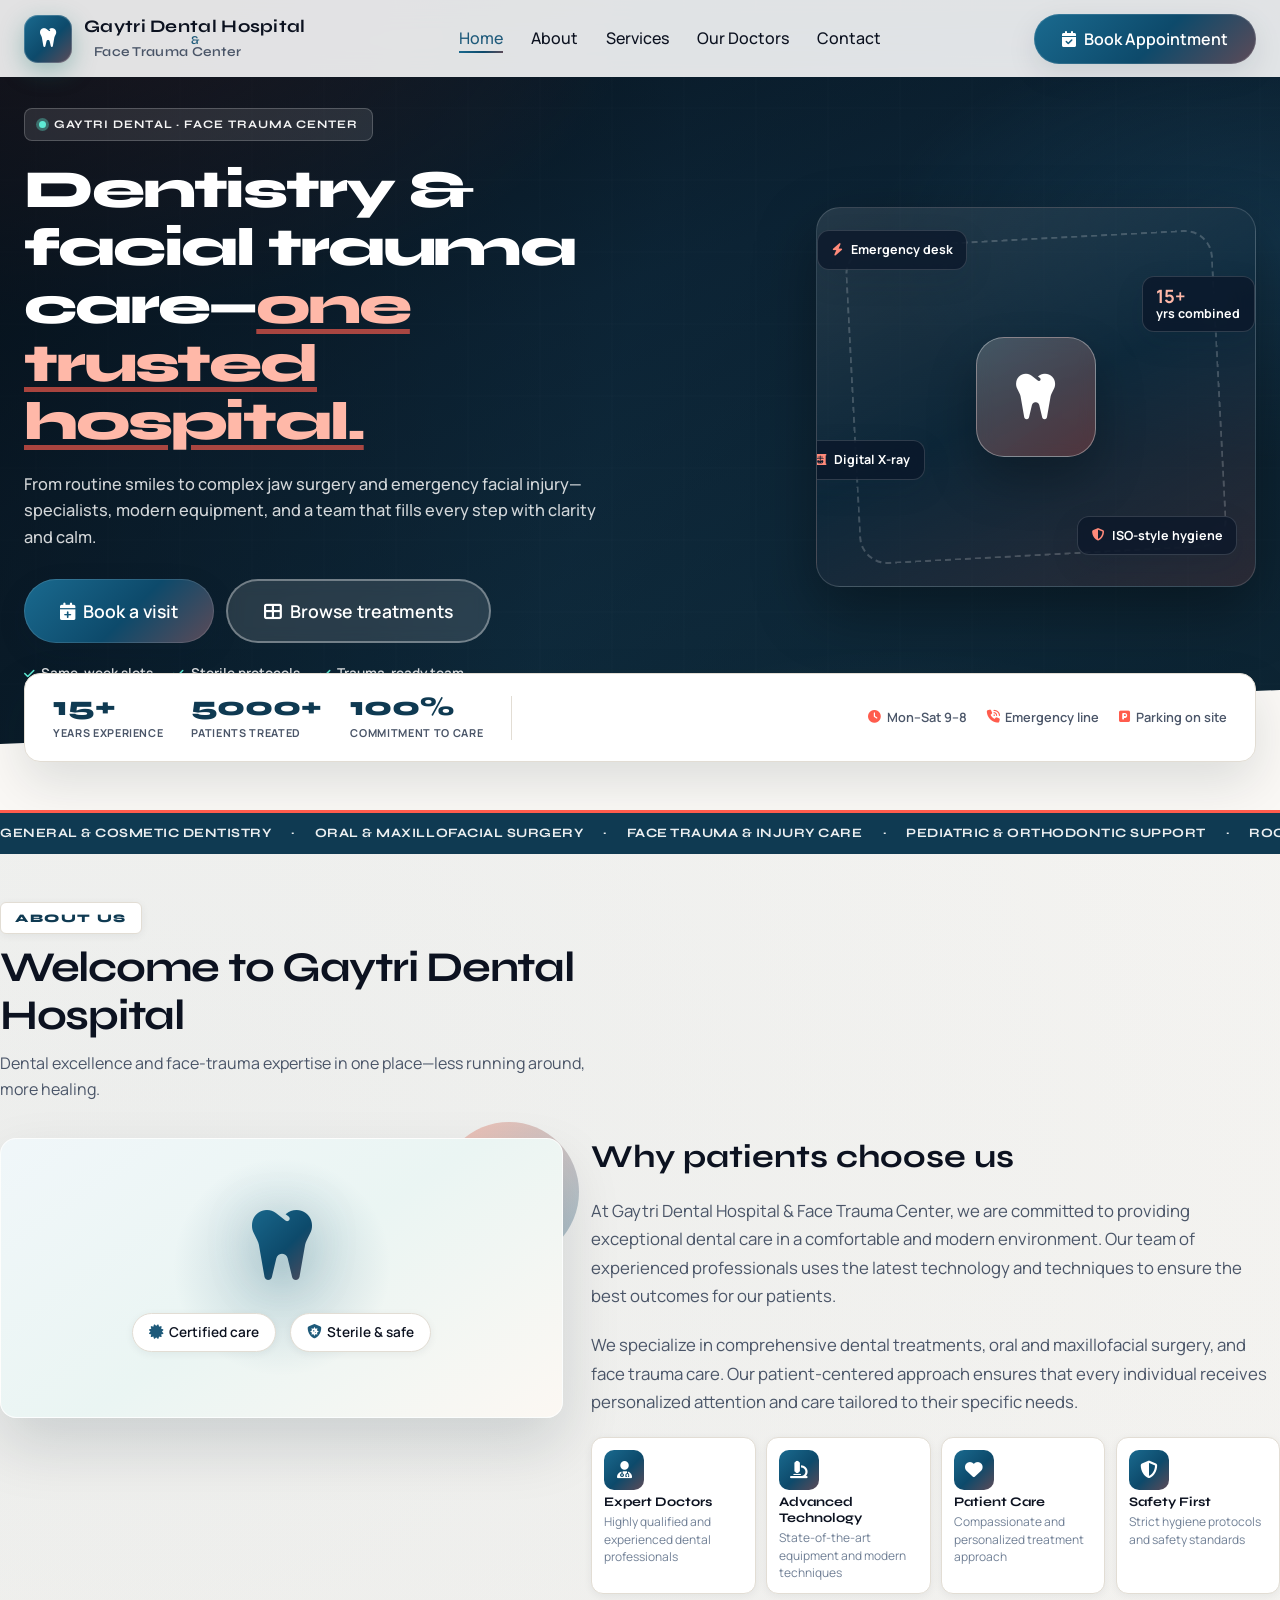
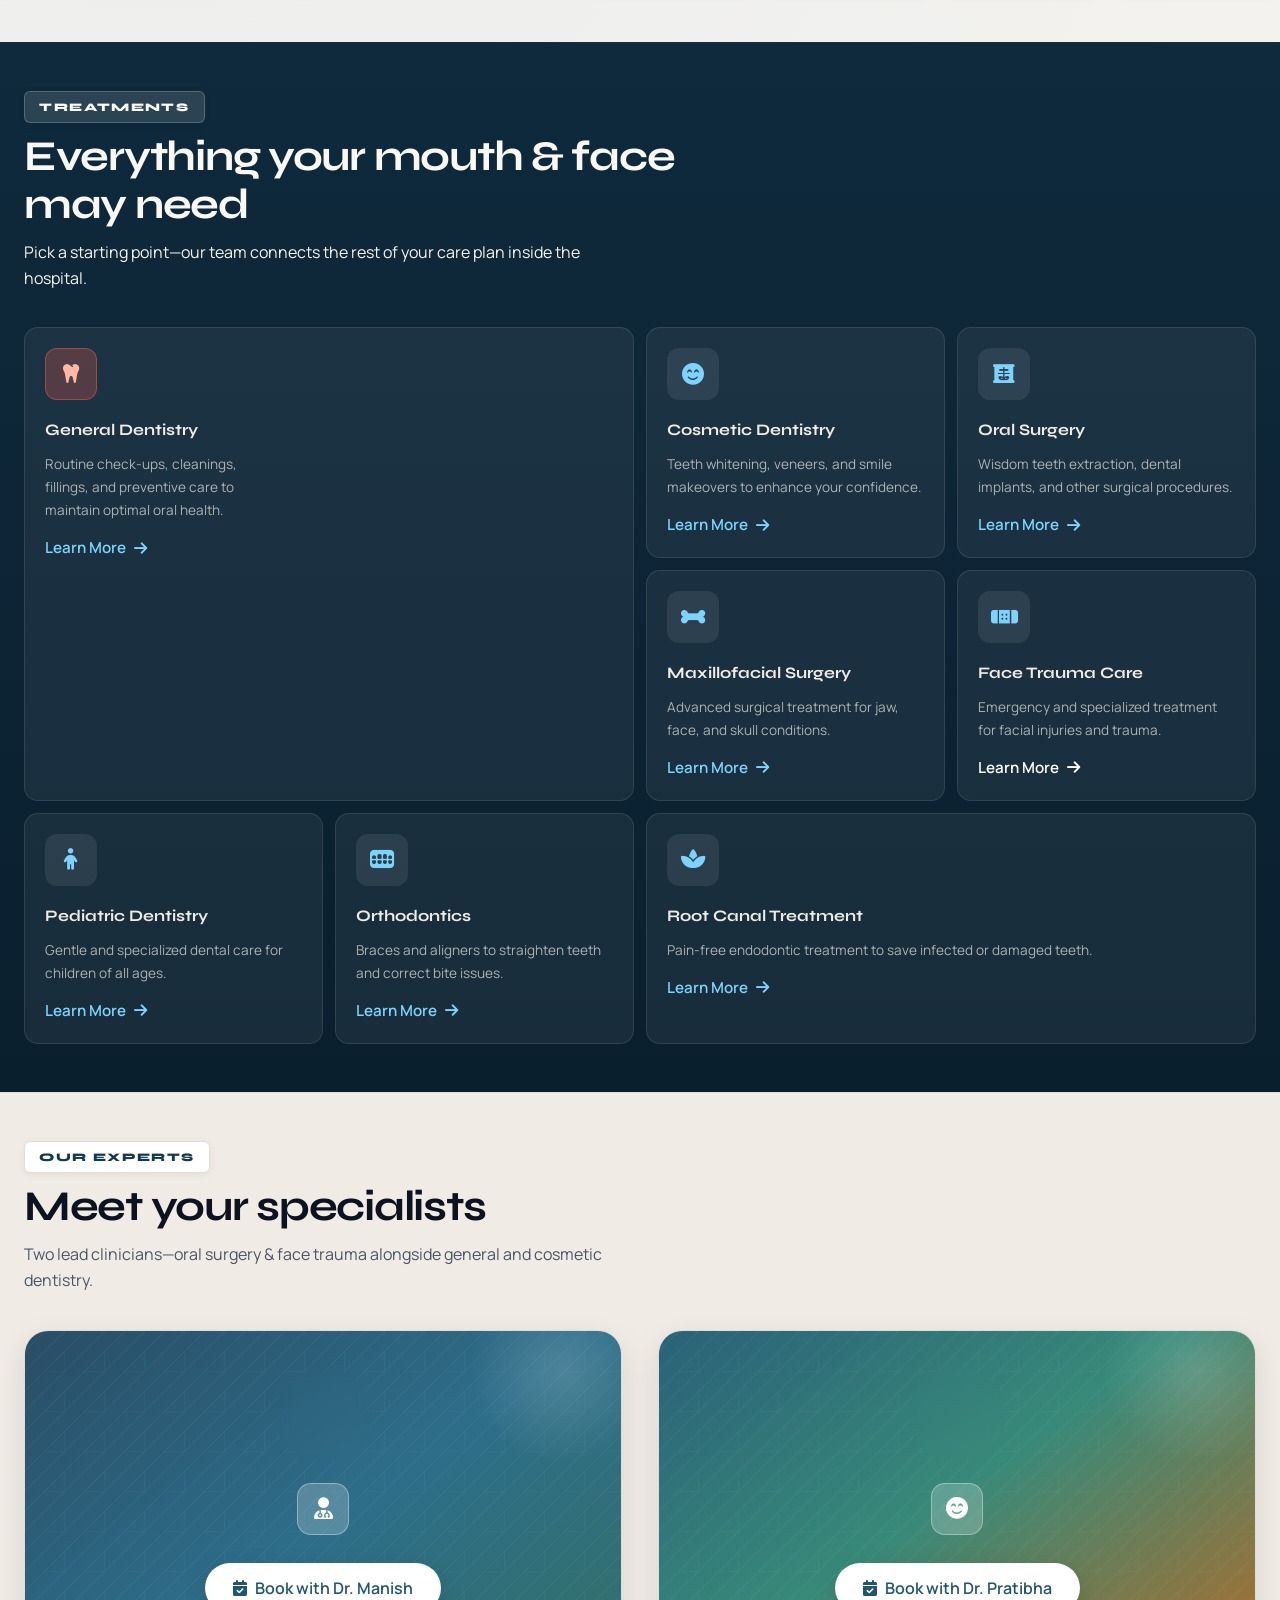
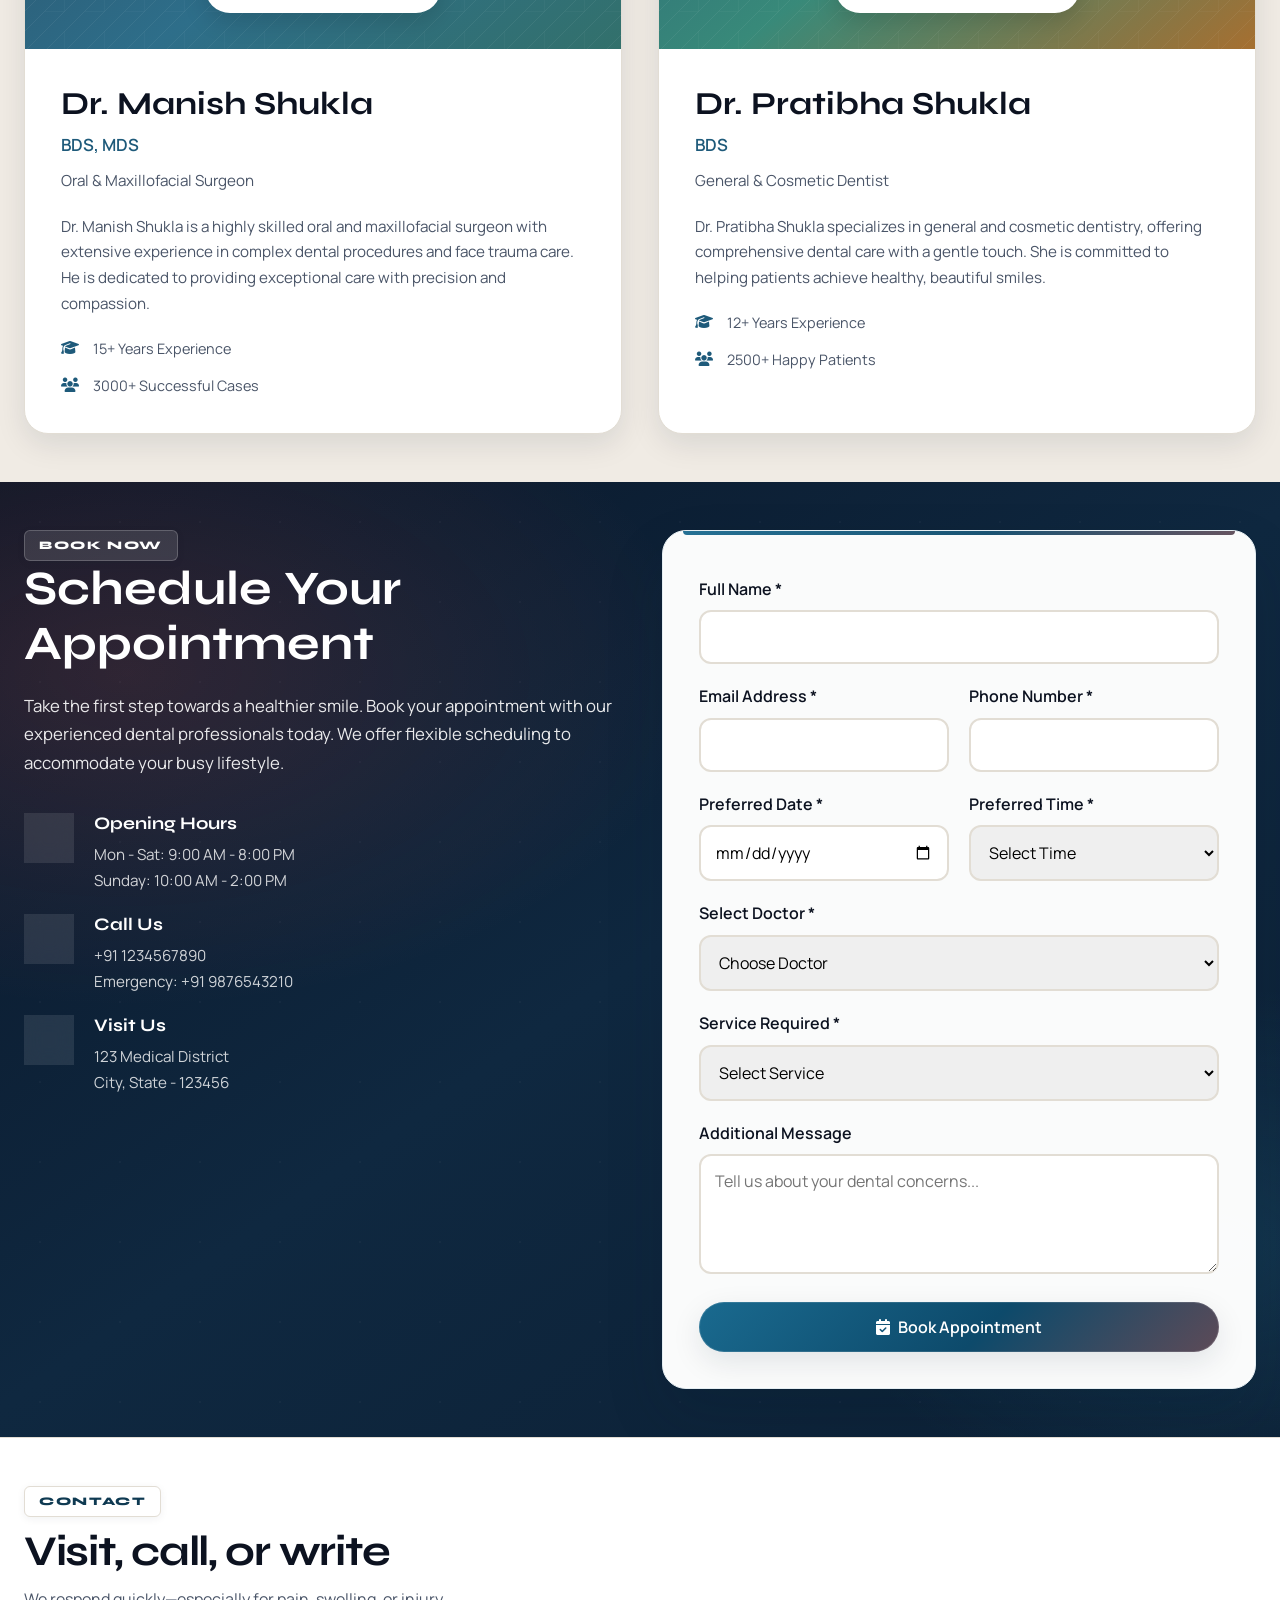
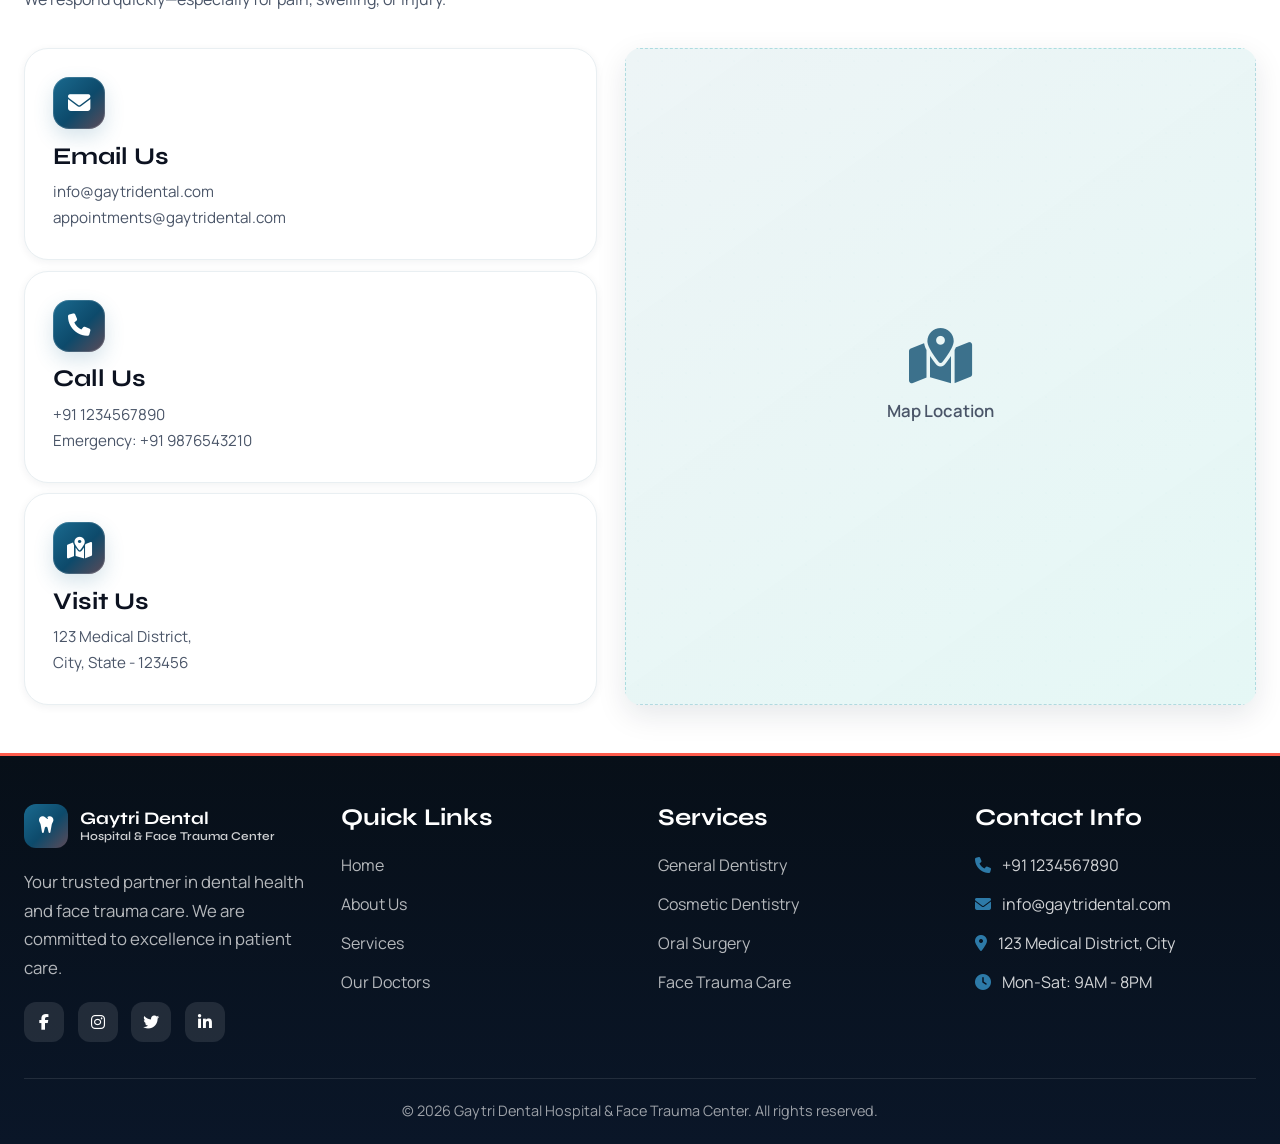
==== commit a5d3d76b: "Add files via upload" ====
--- a/index.html
+++ b/index.html
@@ -8,7 +8,6 @@
     <meta name="description"
         content="Gaytri Dental Hospital & Face Trauma Center provides expert dental care, oral surgery, and face trauma treatment. Book an appointment with Dr. Manish Shukla and Dr. Pratibha Shukla today.">
 
-    <link rel="preconnect" href="https://images.unsplash.com" crossorigin>
     <!-- Google Fonts -->
     <link rel="preconnect" href="https://fonts.googleapis.com">
     <link rel="preconnect" href="https://fonts.gstatic.com" crossorigin>
@@ -58,9 +57,6 @@
     <!-- Hero Section -->
     <section class="hero" id="home">
         <div class="hero-background">
-            <img class="hero-bg-photo"
-                src="https://images.unsplash.com/photo-1588776814546-1ffcf47287a5?auto=format&fit=crop&w=1920&q=80"
-                alt="" width="1920" height="1080" fetchpriority="high" decoding="async" aria-hidden="true">
             <div class="hero-overlay"></div>
         </div>
         <div class="hero-angle" aria-hidden="true"></div>
@@ -94,9 +90,6 @@
                 </div>
                 <aside class="hero-showcase" aria-hidden="true">
                     <div class="showcase-board">
-                        <img class="showcase-bg-photo"
-                            src="https://images.unsplash.com/photo-1606811971618-4486bf521713?auto=format&fit=crop&w=900&q=80"
-                            alt="" width="600" height="700" loading="lazy" decoding="async">
                         <div class="showcase-ring"></div>
                         <div class="showcase-hub">
                             <i class="fas fa-tooth"></i>
@@ -169,40 +162,6 @@
             <span>·</span>
         </div>
     </div>
-
-    <!-- Clinical imagery (stock photos — illustrative of services, not specific staff) -->
-    <section class="care-gallery" aria-labelledby="care-gallery-heading">
-        <div class="container">
-            <h2 id="care-gallery-heading" class="care-gallery-title">Care you can picture</h2>
-            <p class="care-gallery-sub">Representative images of dental treatment, surgery, and hospital-grade hygiene—similar to what we offer at Gaytri Dental.</p>
-            <div class="care-gallery-grid">
-                <figure class="care-gallery-item care-gallery-item--tall">
-                    <img src="https://images.unsplash.com/photo-1551190822-a9333d879774?auto=format&fit=crop&w=800&q=80"
-                        alt="Medical team performing a procedure in a sterile operating environment (stock photo)"
-                        width="600" height="800" loading="lazy" decoding="async">
-                    <figcaption>Surgical &amp; trauma-ready setting</figcaption>
-                </figure>
-                <figure class="care-gallery-item">
-                    <img src="https://images.unsplash.com/photo-1629909615184-28faa17ce6b0?auto=format&fit=crop&w=800&q=80"
-                        alt="Dental professional at work with patient in a modern clinic (stock photo)" width="600"
-                        height="450" loading="lazy" decoding="async">
-                    <figcaption>Chairside dentistry</figcaption>
-                </figure>
-                <figure class="care-gallery-item">
-                    <img src="https://images.unsplash.com/photo-1579684385127-1ef15d508118?auto=format&fit=crop&w=800&q=80"
-                        alt="Doctor reviewing care in a clinical environment (stock photo)" width="600" height="450"
-                        loading="lazy" decoding="async">
-                    <figcaption>Consultation &amp; planning</figcaption>
-                </figure>
-                <figure class="care-gallery-item care-gallery-item--wide">
-                    <img src="https://images.unsplash.com/photo-1584036561562-baf8f0f1b144?auto=format&fit=crop&w=1200&q=80"
-                        alt="Medical professional in protective equipment in a clinical setting (stock photo)"
-                        width="1200" height="500" loading="lazy" decoding="async">
-                    <figcaption>Sterile protocols &amp; protective care</figcaption>
-                </figure>
-            </div>
-        </div>
-    </section>
 
     <!-- About Section -->
     <section class="about" id="about">
@@ -213,13 +172,10 @@
                 <p class="section-lead">Dental excellence and face-trauma expertise in one place—less running around, more healing.</p>
             </header>
             <div class="about-content">
-                <div class="about-visual">
-                    <div class="about-visual-inner about-visual-inner--photo">
-                        <img class="about-photo"
-                            src="https://images.unsplash.com/photo-1598256989800-fe5f95da9787?auto=format&fit=crop&w=900&q=80"
-                            alt="Dentist examining a patient in a treatment room (stock photo for illustration)"
-                            width="700" height="900" loading="lazy" decoding="async">
-                        <div class="about-photo-scrim"></div>
+                <div class="about-visual" aria-hidden="true">
+                    <div class="about-visual-inner">
+                        <div class="about-visual-glow"></div>
+                        <i class="fas fa-tooth about-visual-icon"></i>
                         <div class="about-visual-badges">
                             <span class="about-pill"><i class="fas fa-certificate"></i> Certified care</span>
                             <span class="about-pill"><i class="fas fa-shield-virus"></i> Sterile &amp; safe</span>
@@ -392,15 +348,6 @@
                 <h2 class="section-title">Meet your specialists</h2>
                 <p class="section-lead">Two lead clinicians—oral surgery &amp; face trauma alongside general and cosmetic dentistry.</p>
             </header>
-            <div class="doctors-hero-photo">
-                <img src="https://images.unsplash.com/photo-1519494026892-80bbd2d6fd0d?auto=format&fit=crop&w=1400&q=80"
-                    alt="Hospital corridor and clinical environment (stock photo—illustrative only)" width="1400"
-                    height="520" loading="lazy" decoding="async">
-                <div class="doctors-hero-photo__caption">
-                    <i class="fas fa-procedures"></i>
-                    <span>Hospital-grade environment for dental surgery &amp; facial trauma care</span>
-                </div>
-            </div>
             <div class="doctors-grid">
                 <div class="doctor-card">
                     <div class="doctor-banner doctor-banner--surgeon">
--- a/styles.css
+++ b/styles.css
@@ -435,17 +435,6 @@
     background: var(--gradient-hero);
 }
 
-.hero-bg-photo {
-    position: absolute;
-    inset: 0;
-    width: 100%;
-    height: 100%;
-    object-fit: cover;
-    object-position: 65% 35%;
-    z-index: 0;
-    opacity: 0.55;
-}
-
 .hero-background::before {
     content: '';
     position: absolute;
@@ -471,7 +460,7 @@
 .hero-overlay {
     position: absolute;
     inset: 0;
-    background: linear-gradient(105deg, rgba(5, 12, 20, 0.82) 0%, rgba(5, 12, 20, 0.35) 48%, rgba(5, 12, 20, 0.55) 100%);
+    background: linear-gradient(105deg, rgba(5, 12, 20, 0.72) 0%, rgba(5, 12, 20, 0.28) 48%, rgba(5, 12, 20, 0.48) 100%);
     z-index: 2;
     pointer-events: none;
 }
@@ -605,28 +594,13 @@
     overflow: hidden;
     box-shadow: 0 24px 60px rgba(0, 0, 0, 0.35);
     border: 1px solid rgba(255, 255, 255, 0.15);
-}
-
-.showcase-bg-photo {
-    position: absolute;
-    inset: 0;
-    width: 100%;
-    height: 100%;
-    object-fit: cover;
-    object-position: center 30%;
-    opacity: 0.5;
-    z-index: 0;
-}
-
-.showcase-board .showcase-ring,
-.showcase-board .showcase-hub,
-.showcase-board .showcase-float {
-    z-index: 1;
+    background: linear-gradient(155deg, rgba(255, 255, 255, 0.1) 0%, rgba(15, 42, 61, 0.55) 50%, rgba(255, 92, 77, 0.12) 100%);
 }
 
 .showcase-ring {
     position: absolute;
     inset: 8%;
+    z-index: 0;
     border: 2px dashed rgba(255, 255, 255, 0.2);
     border-radius: 28px;
     transform: rotate(-3deg);
@@ -637,6 +611,7 @@
     top: 50%;
     left: 50%;
     transform: translate(-50%, -50%);
+    z-index: 1;
     width: 120px;
     height: 120px;
     border-radius: 28px;
@@ -653,6 +628,7 @@
 
 .showcase-float {
     position: absolute;
+    z-index: 1;
     display: flex;
     align-items: center;
     gap: 0.5rem;
@@ -827,89 +803,6 @@
     }
 }
 
-/* Clinical photo gallery */
-.care-gallery {
-    padding: var(--section-pad) 0;
-    background: #fff;
-    border-top: 1px solid var(--border-color);
-    border-bottom: 1px solid var(--border-color);
-}
-
-.care-gallery-title {
-    font-size: clamp(1.35rem, 3vw, 1.85rem);
-    margin: 0 0 0.5rem;
-    letter-spacing: -0.03em;
-}
-
-.care-gallery-sub {
-    margin: 0 0 var(--spacing-lg);
-    color: var(--text-secondary);
-    font-size: 0.95rem;
-    max-width: 40rem;
-    line-height: 1.6;
-}
-
-.care-gallery-grid {
-    display: grid;
-    grid-template-columns: minmax(0, 1fr) minmax(0, 1fr);
-    grid-template-rows: auto auto;
-    gap: 0.75rem;
-}
-
-.care-gallery-item {
-    position: relative;
-    margin: 0;
-    border-radius: 14px;
-    overflow: hidden;
-    box-shadow: var(--shadow-md);
-    border: 1px solid var(--border-color);
-    background: #0a1628;
-}
-
-.care-gallery-item img {
-    width: 100%;
-    height: 100%;
-    object-fit: cover;
-    display: block;
-    transition: transform 0.5s ease;
-    min-height: 200px;
-}
-
-.care-gallery-item:hover img {
-    transform: scale(1.04);
-}
-
-.care-gallery-item figcaption {
-    position: absolute;
-    left: 0;
-    right: 0;
-    bottom: 0;
-    padding: 0.65rem 0.85rem;
-    background: linear-gradient(transparent, rgba(5, 12, 20, 0.92));
-    color: #fff;
-    font-size: 0.78rem;
-    font-weight: 700;
-    text-transform: uppercase;
-    letter-spacing: 0.06em;
-}
-
-.care-gallery-item--tall {
-    grid-row: span 2;
-}
-
-.care-gallery-item--tall img {
-    min-height: 100%;
-}
-
-.care-gallery-item--wide {
-    grid-column: span 2;
-}
-
-.care-gallery-item--wide img {
-    min-height: 220px;
-    max-height: 280px;
-}
-
 /* ===========================
    About Section
    =========================== */
@@ -951,34 +844,27 @@
     transition: transform var(--transition-slow), box-shadow var(--transition-base);
 }
 
-.about-visual-inner--photo {
-    padding: 0;
-    min-height: 320px;
-    border: none;
-}
-
-.about-photo {
-    width: 100%;
-    height: 100%;
-    min-height: 320px;
-    object-fit: cover;
-    object-position: center 25%;
-    display: block;
-}
-
-.about-photo-scrim {
+.about-visual-glow {
     position: absolute;
-    inset: 0;
-    background: linear-gradient(180deg, transparent 40%, rgba(5, 12, 20, 0.75) 100%);
+    width: 220px;
+    height: 220px;
+    border-radius: 50%;
+    background: radial-gradient(circle, rgba(30, 90, 122, 0.2) 0%, transparent 70%);
+    top: 50%;
+    left: 50%;
+    transform: translate(-50%, -55%);
     pointer-events: none;
 }
 
-.about-visual-inner--photo .about-visual-badges {
-    position: absolute;
-    bottom: var(--spacing-md);
-    left: var(--spacing-md);
-    right: var(--spacing-md);
-    justify-content: flex-start;
+.about-visual-icon {
+    position: relative;
+    font-size: 5rem;
+    background: var(--gradient-primary);
+    -webkit-background-clip: text;
+    -webkit-text-fill-color: transparent;
+    background-clip: text;
+    filter: drop-shadow(0 8px 24px rgba(25, 100, 120, 0.2));
+    margin-bottom: var(--spacing-lg);
 }
 
 .about-visual:hover .about-visual-inner {
@@ -1125,24 +1011,6 @@
     border-color: rgba(255, 255, 255, 0.15);
 }
 
-.services-bento .service-card--featured::after {
-    content: '';
-    position: absolute;
-    inset: 0;
-    z-index: 0;
-    border-radius: inherit;
-    background-image: url('https://images.unsplash.com/photo-1629909615184-28faa17ce6b0?auto=format&fit=crop&w=900&q=80');
-    background-size: cover;
-    background-position: center 20%;
-    opacity: 0.2;
-    pointer-events: none;
-}
-
-.services-bento .service-card--featured > * {
-    position: relative;
-    z-index: 1;
-}
-
 .services-bento .service-card--featured h3 {
     color: #fff;
     font-size: clamp(1.35rem, 2.5vw, 1.75rem);
@@ -1308,47 +1176,6 @@
     padding: var(--section-pad) 0;
     background: var(--bg-secondary);
     border-top: 1px solid var(--border-color);
-}
-
-.doctors-hero-photo {
-    position: relative;
-    border-radius: 16px;
-    overflow: hidden;
-    margin-bottom: var(--spacing-lg);
-    box-shadow: var(--shadow-lg);
-    border: 1px solid var(--border-color);
-}
-
-.doctors-hero-photo img {
-    width: 100%;
-    height: auto;
-    min-height: 200px;
-    max-height: 320px;
-    object-fit: cover;
-    object-position: center 40%;
-    display: block;
-}
-
-.doctors-hero-photo__caption {
-    position: absolute;
-    left: 0;
-    right: 0;
-    bottom: 0;
-    display: flex;
-    align-items: center;
-    gap: 0.65rem;
-    padding: 0.85rem 1.1rem;
-    background: linear-gradient(transparent, rgba(5, 12, 20, 0.88));
-    color: #fff;
-    font-size: 0.88rem;
-    font-weight: 700;
-    line-height: 1.35;
-}
-
-.doctors-hero-photo__caption i {
-    color: #ff8a7a;
-    font-size: 1.1rem;
-    flex-shrink: 0;
 }
 
 .doctors-grid {
@@ -2106,23 +1933,6 @@
         grid-template-columns: 1fr;
     }
 
-    .care-gallery-grid {
-        grid-template-columns: 1fr;
-    }
-
-    .care-gallery-item--tall {
-        grid-row: auto;
-    }
-
-    .care-gallery-item--wide {
-        grid-column: auto;
-    }
-
-    .care-gallery-item--wide img {
-        max-height: none;
-        min-height: 200px;
-    }
-
     .nav-links {
         display: none;
         position: absolute;
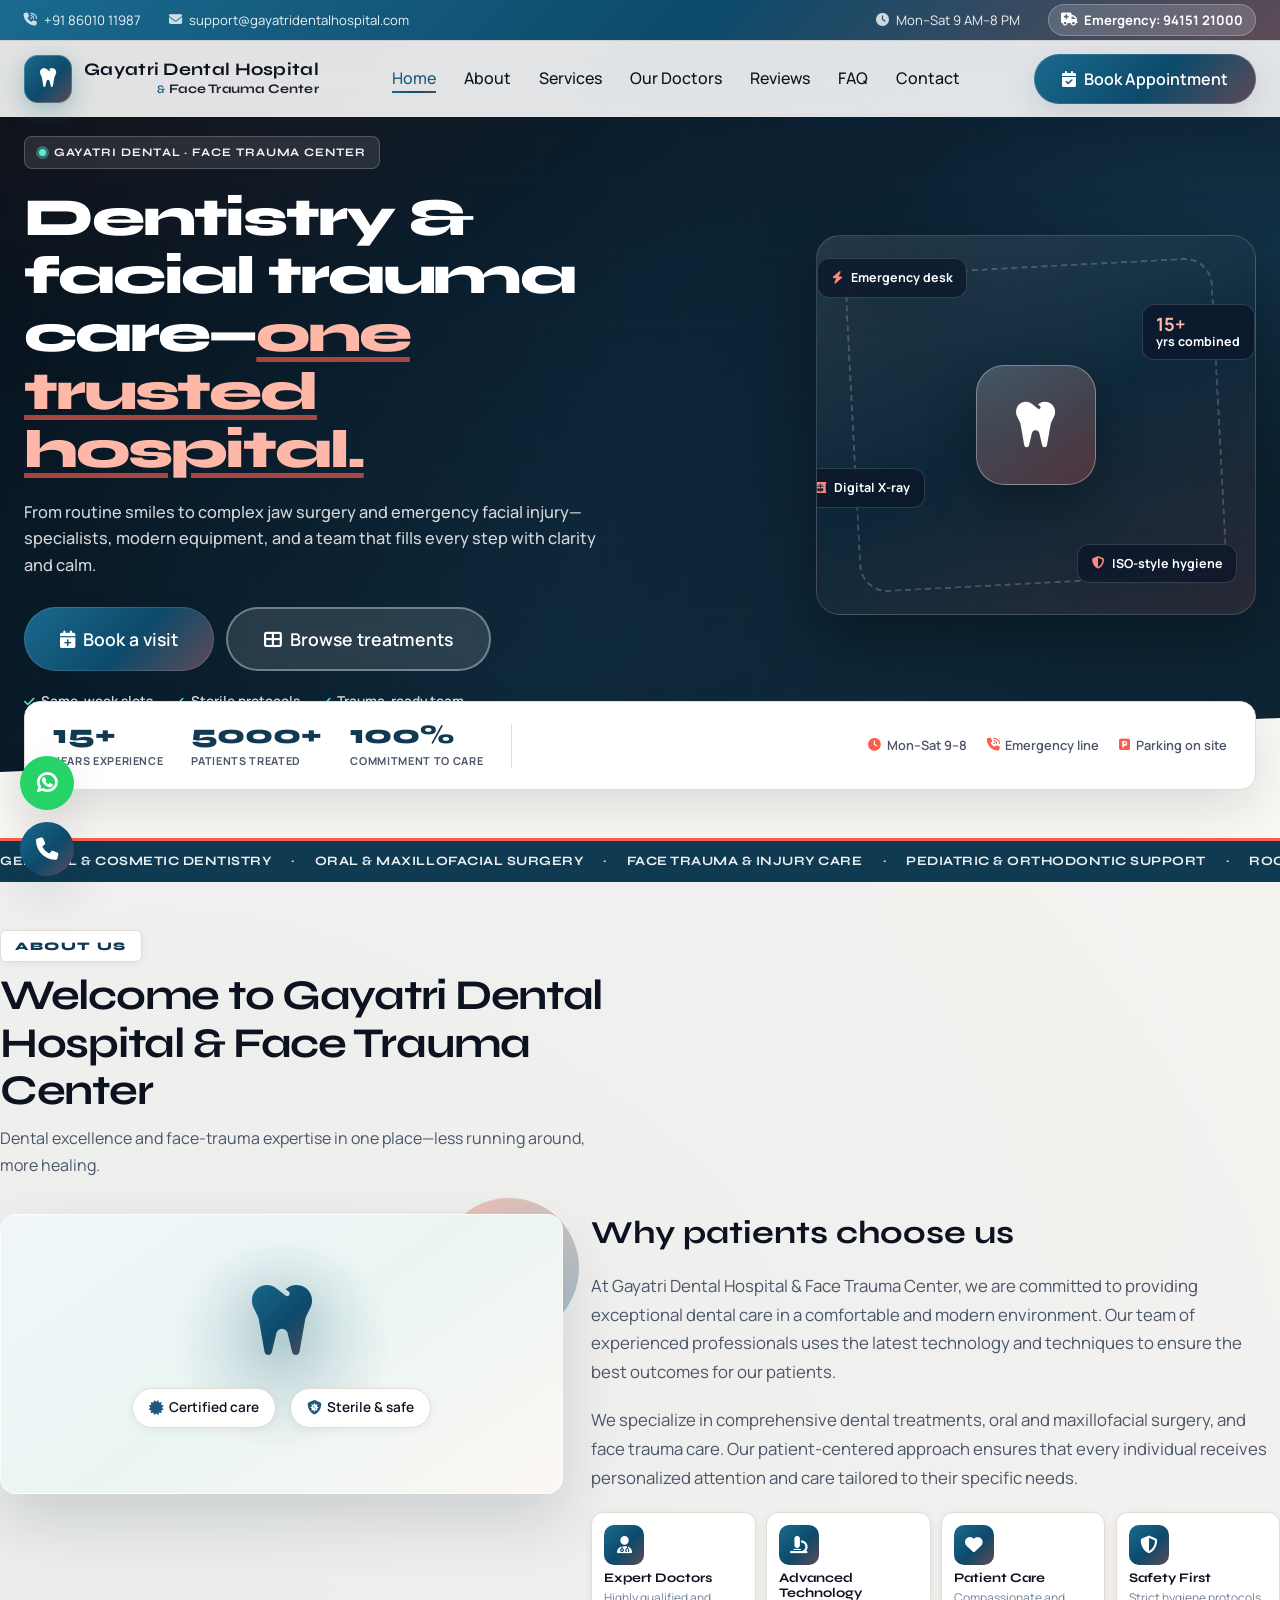
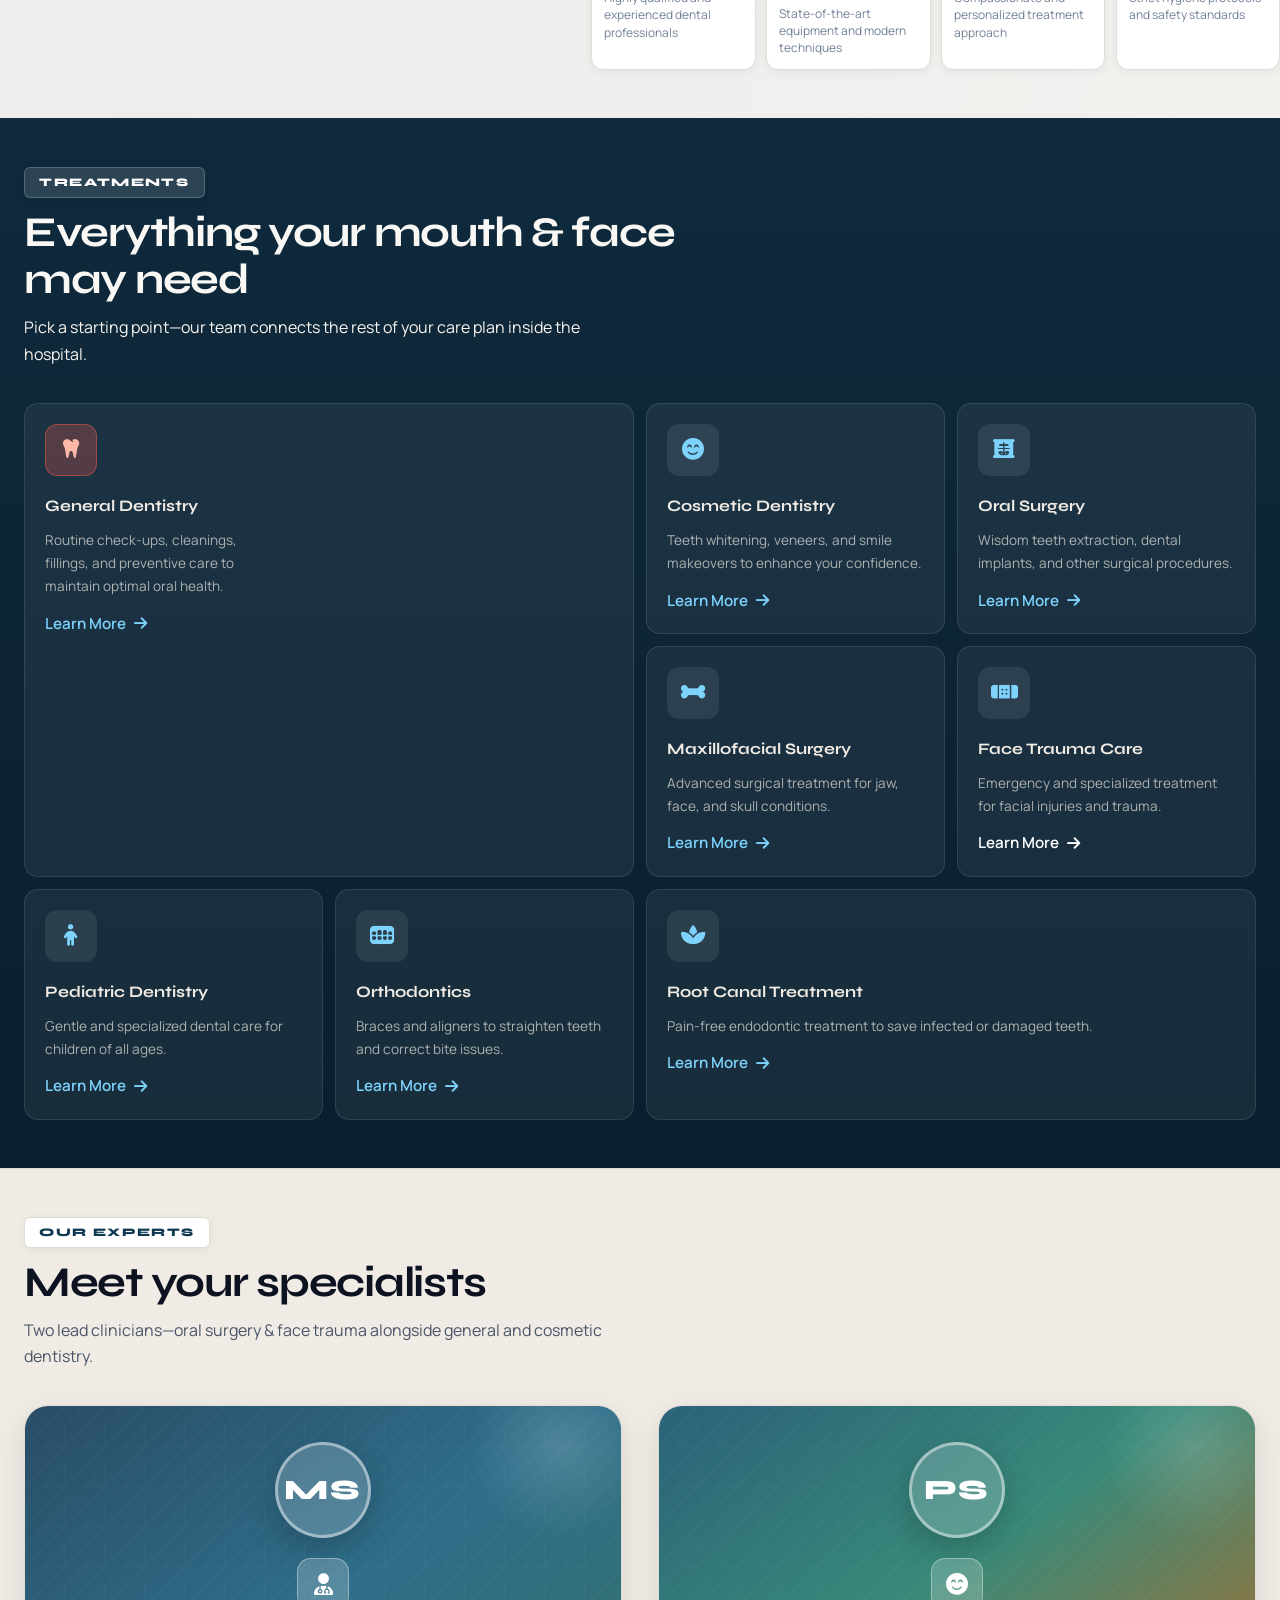
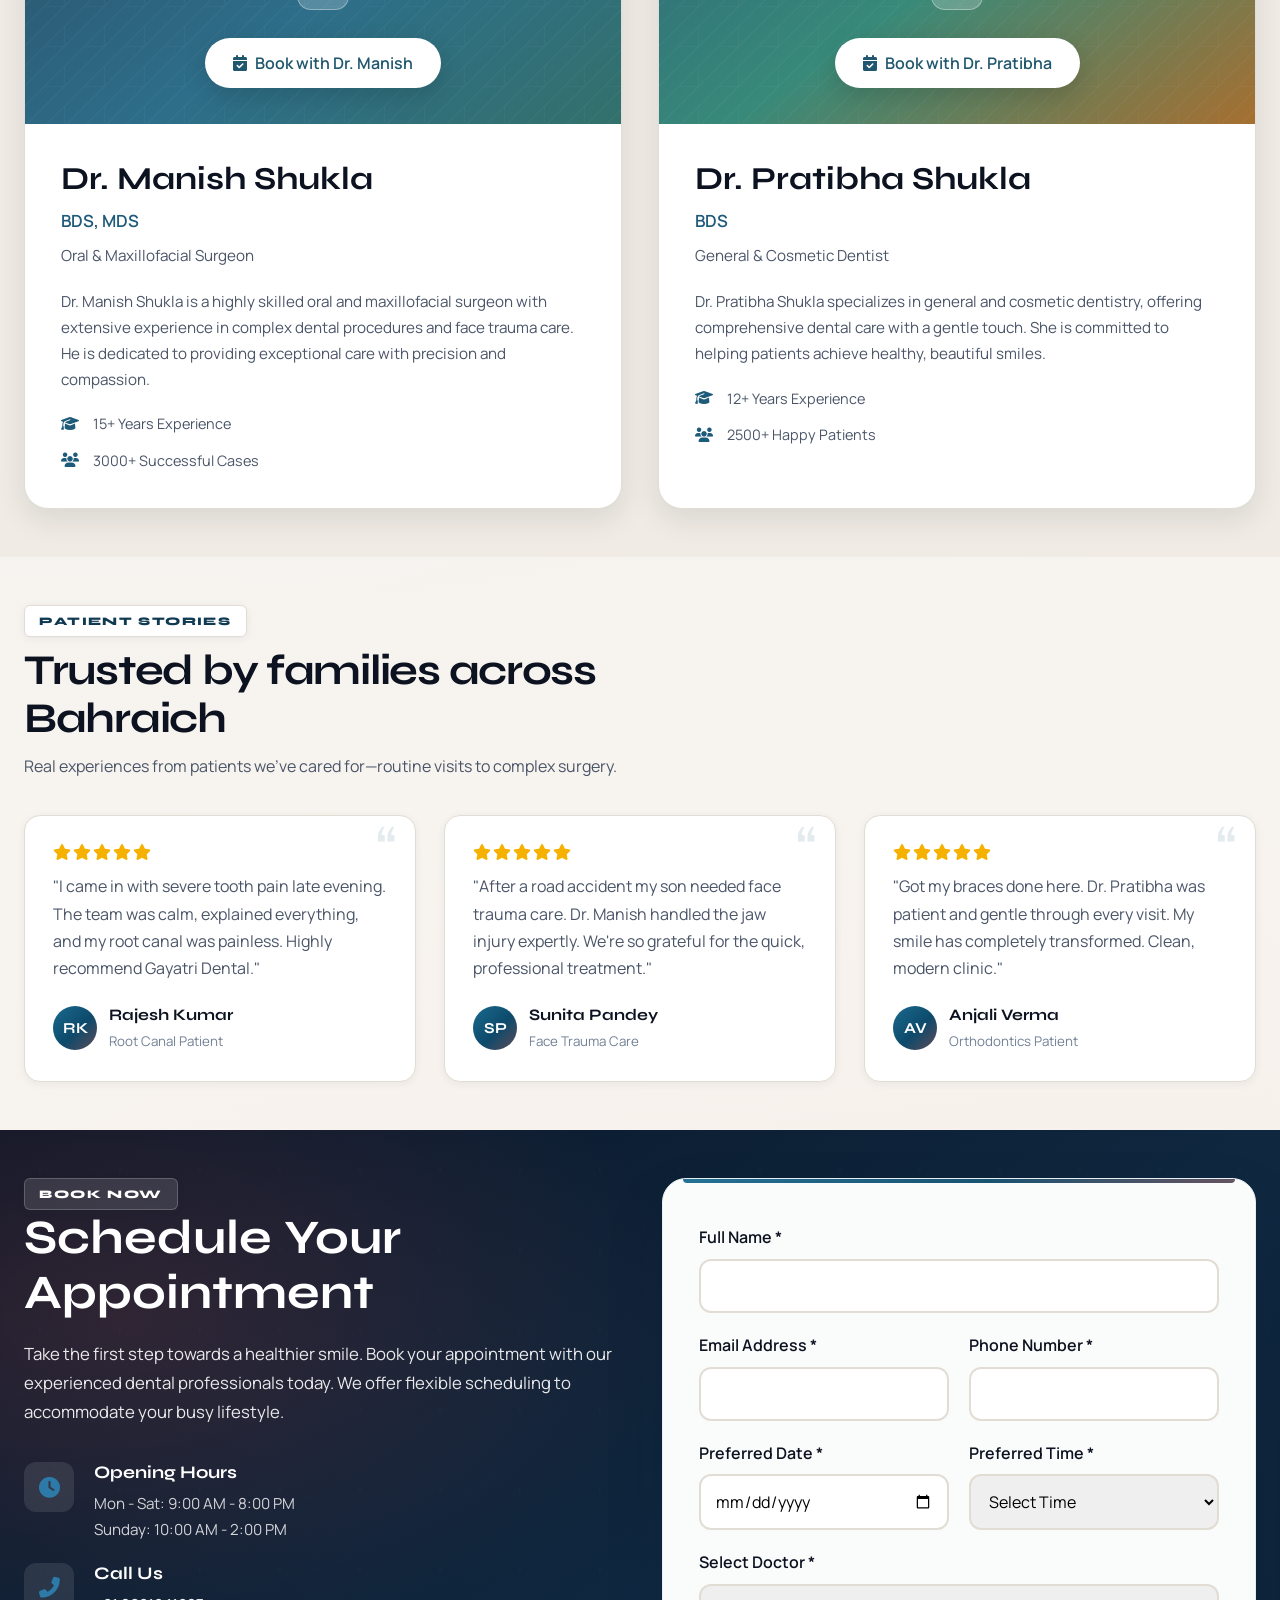
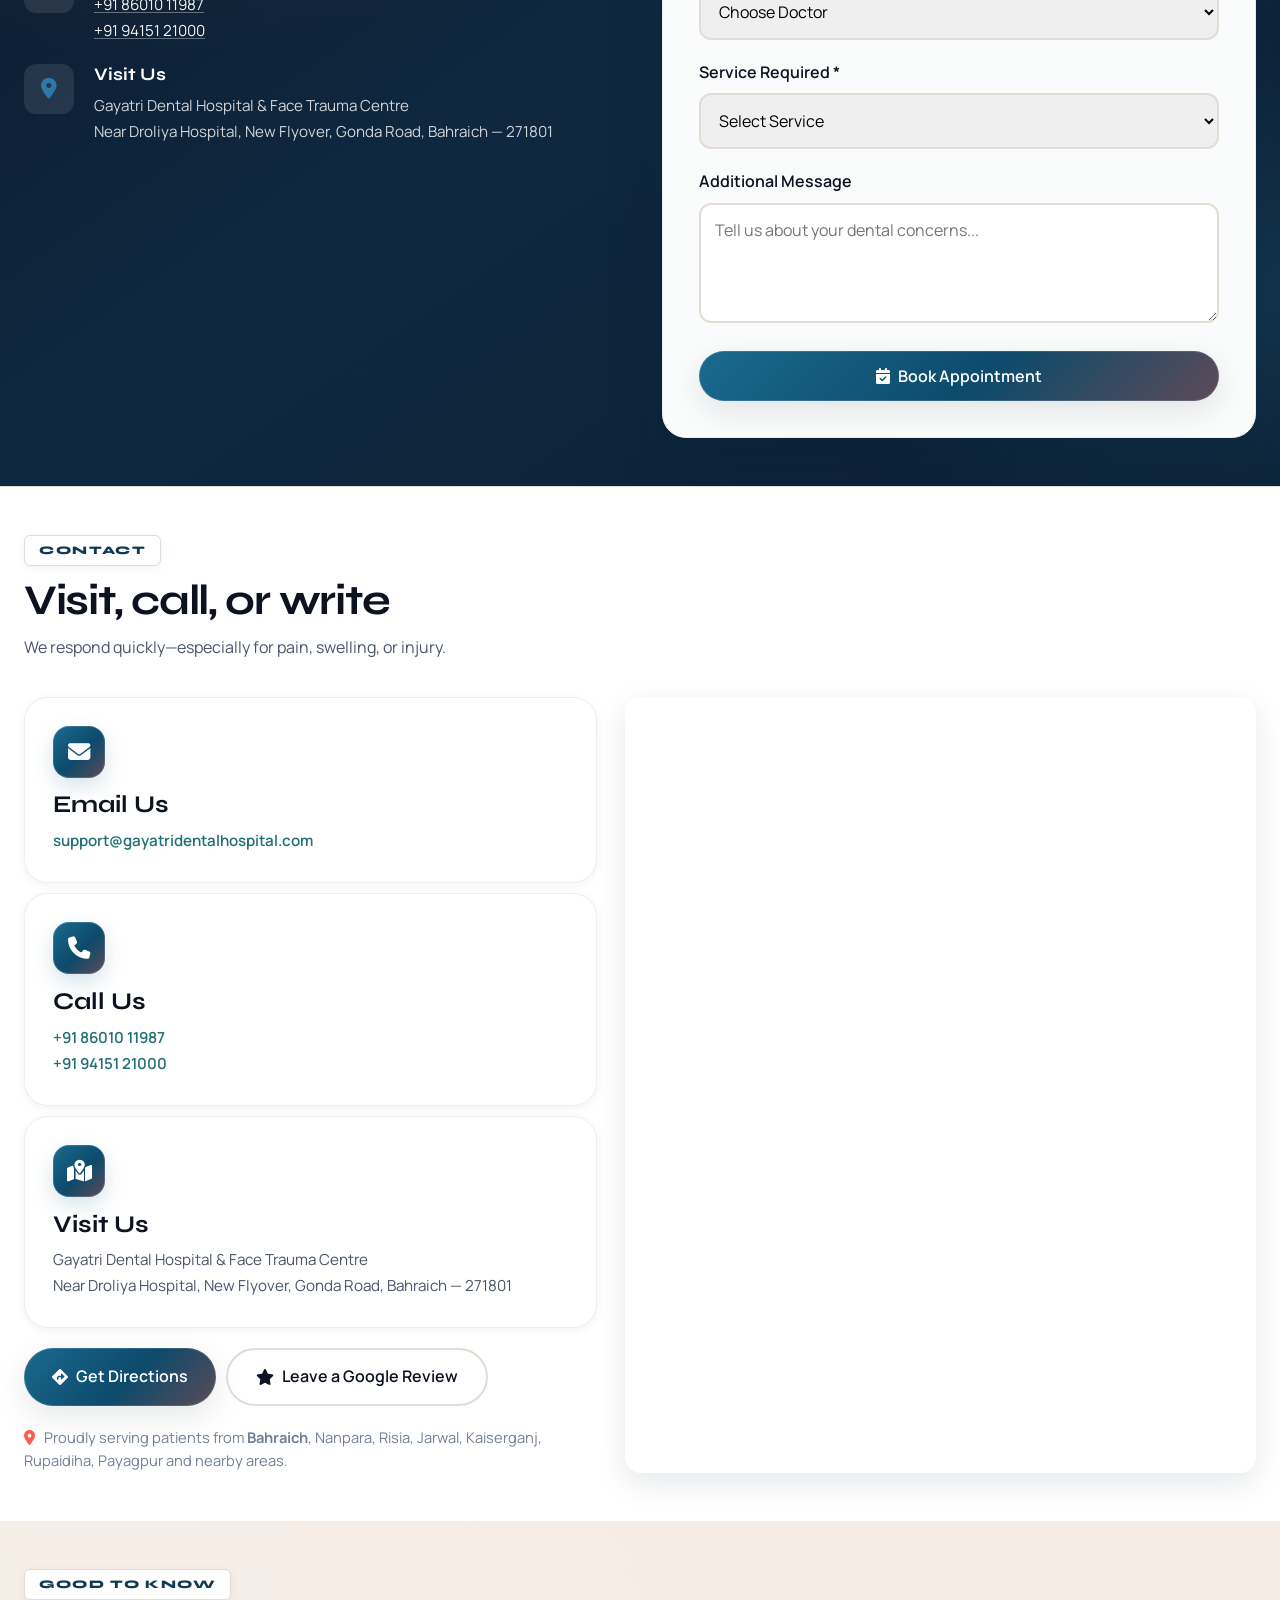
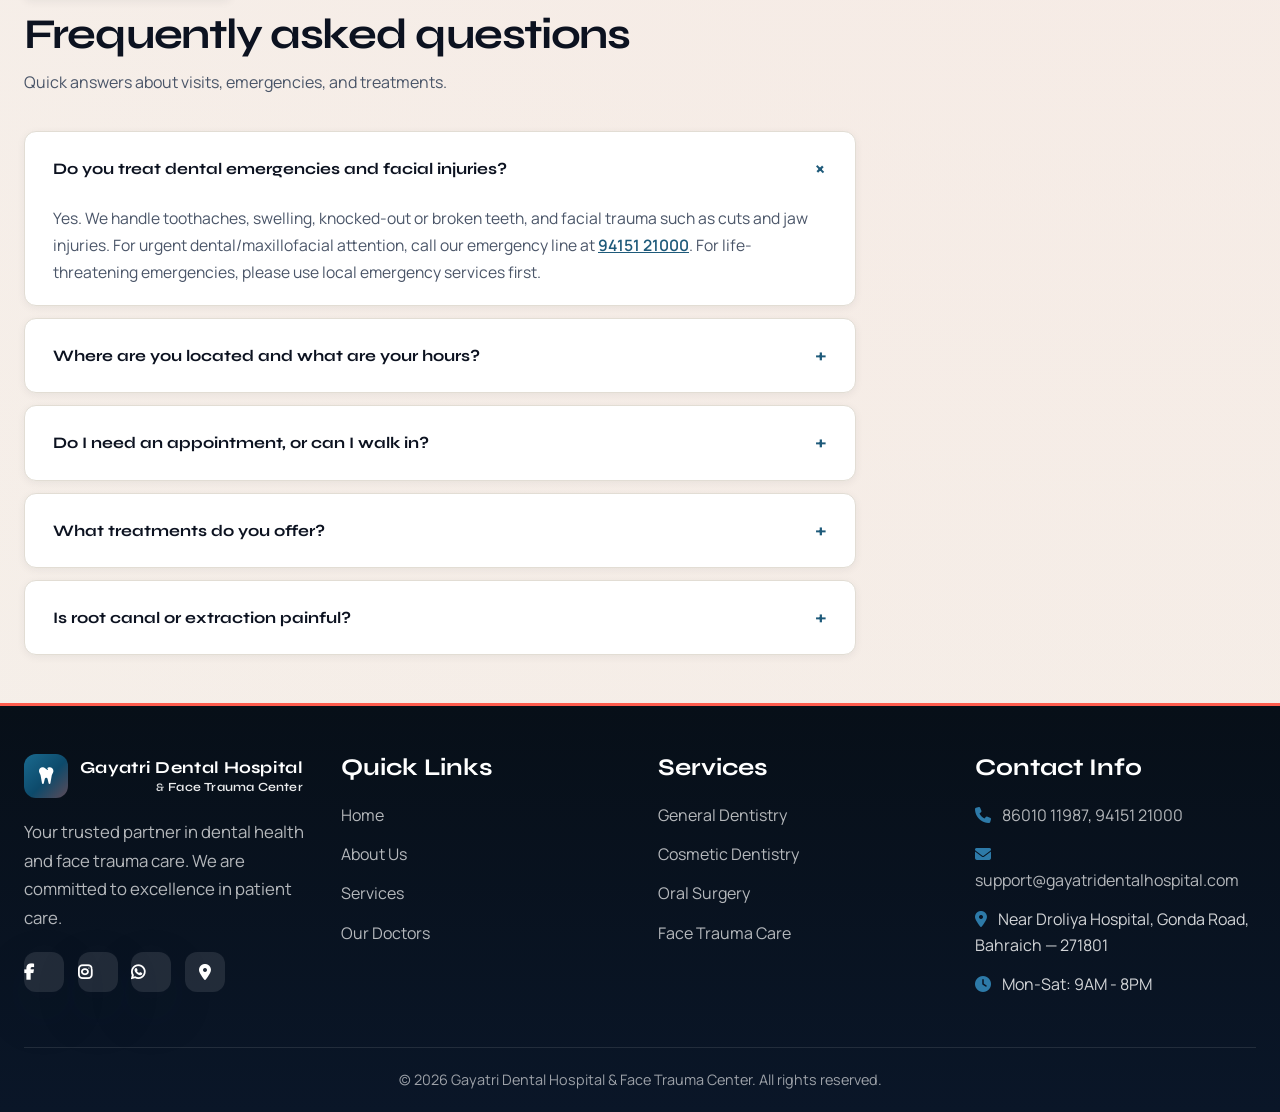
==== commit 1acfbfb1: "Add files via upload" ====
--- a/index.html
+++ b/index.html
@@ -4,9 +4,58 @@
 <head>
     <meta charset="UTF-8">
     <meta name="viewport" content="width=device-width, initial-scale=1.0">
-    <title>Gaytri Dental Hospital & Face Trauma Center - Expert Dental Care</title>
+
+    <!-- Primary SEO -->
+    <title>Gayatri Dental Hospital &amp; Face Trauma Center in Bahraich | Dentist &amp; Oral Surgeon</title>
     <meta name="description"
-        content="Gaytri Dental Hospital & Face Trauma Center provides expert dental care, oral surgery, and face trauma treatment. Book an appointment with Dr. Manish Shukla and Dr. Pratibha Shukla today.">
+        content="Gayatri Dental Hospital &amp; Face Trauma Center in Bahraich offers expert dental care, oral &amp; maxillofacial surgery, dental implants, root canal, braces and emergency face trauma treatment. Book an appointment with Dr. Manish Shukla &amp; Dr. Pratibha Shukla.">
+    <meta name="keywords"
+        content="dentist in Bahraich, dental hospital Bahraich, face trauma center Bahraich, oral surgeon Bahraich, maxillofacial surgery, dental implants, root canal, braces, Gayatri Dental Hospital">
+    <meta name="author" content="Gayatri Dental Hospital &amp; Face Trauma Center">
+    <meta name="robots" content="index, follow">
+    <meta name="theme-color" content="#1e5a7a">
+    <link rel="canonical" href="https://gayatridentalhospital.com/">
+
+    <!-- Geo tags -->
+    <meta name="geo.region" content="IN-UP">
+    <meta name="geo.placename" content="Bahraich, Uttar Pradesh">
+
+    <!-- Open Graph -->
+    <meta property="og:type" content="website">
+    <meta property="og:site_name" content="Gayatri Dental Hospital &amp; Face Trauma Center">
+    <meta property="og:title" content="Gayatri Dental Hospital &amp; Face Trauma Center in Bahraich">
+    <meta property="og:description"
+        content="Expert dental care, oral &amp; maxillofacial surgery and emergency face trauma treatment in Bahraich. Book your appointment today.">
+    <meta property="og:url" content="https://gayatridentalhospital.com/">
+    <meta property="og:image" content="https://gayatridentalhospital.com/images/logo.png">
+    <meta property="og:locale" content="en_IN">
+
+    <!-- Twitter -->
+    <meta name="twitter:card" content="summary_large_image">
+    <meta name="twitter:title" content="Gayatri Dental Hospital &amp; Face Trauma Center in Bahraich">
+    <meta name="twitter:description"
+        content="Expert dental care, oral &amp; maxillofacial surgery and emergency face trauma treatment in Bahraich.">
+    <meta name="twitter:image" content="https://gayatridentalhospital.com/images/logo.png">
+
+    <!-- Favicons -->
+    <link rel="icon" type="image/png" href="images/logo.png">
+    <link rel="apple-touch-icon" href="images/logo.png">
+    <link rel="manifest" href="site.webmanifest">
+
+    <!-- Phone numbers: let mobile browsers detect/dial -->
+    <meta name="format-detection" content="telephone=yes">
+
+    <!-- Google Search Console: replace the content token from Search Console > Settings > Ownership verification -->
+    <meta name="google-site-verification" content="REPLACE_WITH_SEARCH_CONSOLE_TOKEN">
+
+    <!-- Google Analytics (GA4): replace G-XXXXXXXXXX with your Measurement ID from analytics.google.com -->
+    <script async src="https://www.googletagmanager.com/gtag/js?id=G-XXXXXXXXXX"></script>
+    <script>
+        window.dataLayer = window.dataLayer || [];
+        function gtag() { dataLayer.push(arguments); }
+        gtag('js', new Date());
+        gtag('config', 'G-XXXXXXXXXX');
+    </script>
 
     <!-- Google Fonts -->
     <link rel="preconnect" href="https://fonts.googleapis.com">
@@ -16,13 +65,93 @@
         rel="stylesheet">
 
     <!-- Font Awesome -->
+    <link rel="preconnect" href="https://cdnjs.cloudflare.com" crossorigin>
     <link rel="stylesheet" href="https://cdnjs.cloudflare.com/ajax/libs/font-awesome/6.4.0/css/all.min.css">
 
     <!-- Stylesheet -->
     <link rel="stylesheet" href="styles.css">
+
+    <!-- Structured data: Dentist / LocalBusiness -->
+    <script type="application/ld+json">
+    {
+        "@context": "https://schema.org",
+        "@type": "Dentist",
+        "@id": "https://gayatridentalhospital.com/#organization",
+        "name": "Gayatri Dental Hospital & Face Trauma Center",
+        "url": "https://gayatridentalhospital.com/",
+        "image": "https://gayatridentalhospital.com/images/logo.png",
+        "logo": "https://gayatridentalhospital.com/images/logo.png",
+        "email": "support@gayatridentalhospital.com",
+        "telephone": ["+91-8601011987", "+91-9415121000"],
+        "priceRange": "₹₹",
+        "medicalSpecialty": ["Dentistry", "OralAndMaxillofacialSurgery"],
+        "areaServed": [
+            { "@type": "City", "name": "Bahraich" },
+            { "@type": "City", "name": "Nanpara" },
+            { "@type": "City", "name": "Risia" },
+            { "@type": "City", "name": "Jarwal" },
+            { "@type": "City", "name": "Kaiserganj" },
+            { "@type": "City", "name": "Rupaidiha" },
+            { "@type": "City", "name": "Payagpur" },
+            { "@type": "City", "name": "Gonda" }
+        ],
+        "address": {
+            "@type": "PostalAddress",
+            "streetAddress": "Near Droliya Hospital, New Flyover, Gonda Road",
+            "addressLocality": "Bahraich",
+            "addressRegion": "Uttar Pradesh",
+            "postalCode": "271801",
+            "addressCountry": "IN"
+        },
+        "openingHoursSpecification": [
+            {
+                "@type": "OpeningHoursSpecification",
+                "dayOfWeek": ["Monday", "Tuesday", "Wednesday", "Thursday", "Friday", "Saturday"],
+                "opens": "09:00",
+                "closes": "20:00"
+            },
+            {
+                "@type": "OpeningHoursSpecification",
+                "dayOfWeek": "Sunday",
+                "opens": "10:00",
+                "closes": "14:00"
+            }
+        ],
+        "employee": [
+            {
+                "@type": "Physician",
+                "name": "Dr. Manish Shukla",
+                "medicalSpecialty": "OralAndMaxillofacialSurgery",
+                "description": "BDS, MDS — Oral & Maxillofacial Surgeon"
+            },
+            {
+                "@type": "Physician",
+                "name": "Dr. Pratibha Shukla",
+                "medicalSpecialty": "Dentistry",
+                "description": "BDS — General & Cosmetic Dentist"
+            }
+        ]
+    }
+    </script>
 </head>
 
 <body>
+    <!-- Top Contact Bar -->
+    <div class="topbar" id="topbar">
+        <div class="container topbar-inner">
+            <div class="topbar-left">
+                <a href="tel:+918601011987" class="topbar-item"><i class="fas fa-phone-volume"></i> +91 86010 11987</a>
+                <a href="mailto:support@gayatridentalhospital.com" class="topbar-item topbar-item--hide-sm"><i
+                        class="fas fa-envelope"></i> support@gayatridentalhospital.com</a>
+            </div>
+            <div class="topbar-right">
+                <span class="topbar-item topbar-item--hide-sm"><i class="fas fa-clock"></i> Mon–Sat 9 AM–8 PM</span>
+                <a href="tel:+919415121000" class="topbar-emergency"><i class="fas fa-truck-medical"></i> Emergency:
+                    94151 21000</a>
+            </div>
+        </div>
+    </div>
+
     <!-- Navigation -->
     <nav class="navbar" id="navbar">
         <div class="container">
@@ -32,9 +161,11 @@
                         <i class="fas fa-tooth"></i>
                     </div>
                     <div class="logo-text">
-                        <div class="logo-line1">Gaytri Dental Hospital</div>
-                        <div class="logo-ampersand">&</div>
-                        <div class="logo-line2">&nbsp;&nbsp;&nbsp;Face Trauma Center</div>
+                        <div class="logo-line1">Gayatri Dental Hospital</div>
+                        <div class="logo-subline">
+                            <span class="logo-ampersand">&</span>
+                            <span class="logo-line2">Face Trauma Center</span>
+                        </div>
                     </div>
                 </div>
                 <ul class="nav-links" id="navLinks">
@@ -42,6 +173,8 @@
                     <li><a href="#about" class="nav-link">About</a></li>
                     <li><a href="#services" class="nav-link">Services</a></li>
                     <li><a href="#doctors" class="nav-link">Our Doctors</a></li>
+                    <li><a href="#testimonials" class="nav-link">Reviews</a></li>
+                    <li><a href="#faq" class="nav-link">FAQ</a></li>
                     <li><a href="#contact" class="nav-link">Contact</a></li>
                 </ul>
                 <button class="btn btn-primary" onclick="scrollToAppointment()">
@@ -65,7 +198,7 @@
                 <div class="hero-copy">
                     <div class="hero-badge">
                         <span class="hero-badge-dot"></span>
-                        <span>Gaytri Dental · Face Trauma Center</span>
+                        <span>Gayatri Dental · Face Trauma Center</span>
                     </div>
                     <h1 class="hero-title">
                         Dentistry &amp; facial trauma care—<em>one trusted hospital.</em>
@@ -168,7 +301,7 @@
         <div class="container about-wrap">
             <header class="section-head-inline">
                 <span class="section-badge">About us</span>
-                <h2 class="section-title">Welcome to Gaytri Dental Hospital</h2>
+                <h2 class="section-title">Welcome to Gayatri Dental Hospital &amp; Face Trauma Center</h2>
                 <p class="section-lead">Dental excellence and face-trauma expertise in one place—less running around, more healing.</p>
             </header>
             <div class="about-content">
@@ -186,7 +319,7 @@
                 <div class="about-text">
                     <h3>Why patients choose us</h3>
                     <p>
-                        At Gaytri Dental Hospital & Face Trauma Center, we are committed to providing
+                        At Gayatri Dental Hospital & Face Trauma Center, we are committed to providing
                         exceptional dental care in a comfortable and modern environment. Our team of
                         experienced professionals uses the latest technology and techniques to ensure
                         the best outcomes for our patients.
@@ -248,7 +381,7 @@
                 <p class="section-lead">Pick a starting point—our team connects the rest of your care plan inside the hospital.</p>
             </header>
             <div class="services-grid services-bento">
-                <div class="service-card service-card--featured">
+                <div class="service-card service-card--featured" data-service="general" role="button" tabindex="0">
                     <div class="service-icon">
                         <i class="fas fa-tooth"></i>
                     </div>
@@ -259,7 +392,7 @@
                         <i class="fas fa-arrow-right"></i>
                     </div>
                 </div>
-                <div class="service-card">
+                <div class="service-card" data-service="cosmetic" role="button" tabindex="0">
                     <div class="service-icon">
                         <i class="fas fa-smile-beam"></i>
                     </div>
@@ -270,7 +403,7 @@
                         <i class="fas fa-arrow-right"></i>
                     </div>
                 </div>
-                <div class="service-card">
+                <div class="service-card" data-service="oral-surgery" role="button" tabindex="0">
                     <div class="service-icon">
                         <i class="fas fa-x-ray"></i>
                     </div>
@@ -281,7 +414,7 @@
                         <i class="fas fa-arrow-right"></i>
                     </div>
                 </div>
-                <div class="service-card">
+                <div class="service-card" data-service="maxillofacial" role="button" tabindex="0">
                     <div class="service-icon">
                         <i class="fas fa-bone"></i>
                     </div>
@@ -292,7 +425,7 @@
                         <i class="fas fa-arrow-right"></i>
                     </div>
                 </div>
-                <div class="service-card service-card--accent">
+                <div class="service-card service-card--accent" data-service="trauma" role="button" tabindex="0">
                     <div class="service-icon">
                         <i class="fas fa-band-aid"></i>
                     </div>
@@ -303,7 +436,7 @@
                         <i class="fas fa-arrow-right"></i>
                     </div>
                 </div>
-                <div class="service-card">
+                <div class="service-card" data-service="pediatric" role="button" tabindex="0">
                     <div class="service-icon">
                         <i class="fas fa-child"></i>
                     </div>
@@ -314,7 +447,7 @@
                         <i class="fas fa-arrow-right"></i>
                     </div>
                 </div>
-                <div class="service-card">
+                <div class="service-card" data-service="orthodontics" role="button" tabindex="0">
                     <div class="service-icon">
                         <i class="fas fa-teeth"></i>
                     </div>
@@ -325,7 +458,7 @@
                         <i class="fas fa-arrow-right"></i>
                     </div>
                 </div>
-                <div class="service-card service-card--wide">
+                <div class="service-card service-card--wide" data-service="root-canal" role="button" tabindex="0">
                     <div class="service-icon">
                         <i class="fas fa-spa"></i>
                     </div>
@@ -417,6 +550,71 @@
                         </div>
                     </div>
                 </div>
+            </div>
+        </div>
+    </section>
+
+    <!-- Testimonials Section -->
+    <section class="testimonials" id="testimonials">
+        <div class="container">
+            <header class="section-head-inline">
+                <span class="section-badge">Patient stories</span>
+                <h2 class="section-title">Trusted by families across Bahraich</h2>
+                <p class="section-lead">Real experiences from patients we've cared for—routine visits to complex
+                    surgery.</p>
+            </header>
+            <div class="testimonial-grid">
+                <figure class="testimonial-card">
+                    <div class="testimonial-stars" aria-label="Rated 5 out of 5">
+                        <i class="fas fa-star"></i><i class="fas fa-star"></i><i class="fas fa-star"></i><i
+                            class="fas fa-star"></i><i class="fas fa-star"></i>
+                    </div>
+                    <blockquote>
+                        "I came in with severe tooth pain late evening. The team was calm, explained everything, and my
+                        root canal was painless. Highly recommend Gayatri Dental."
+                    </blockquote>
+                    <figcaption class="testimonial-author">
+                        <span class="testimonial-avatar">RK</span>
+                        <span>
+                            <strong>Rajesh Kumar</strong>
+                            <small>Root Canal Patient</small>
+                        </span>
+                    </figcaption>
+                </figure>
+                <figure class="testimonial-card">
+                    <div class="testimonial-stars" aria-label="Rated 5 out of 5">
+                        <i class="fas fa-star"></i><i class="fas fa-star"></i><i class="fas fa-star"></i><i
+                            class="fas fa-star"></i><i class="fas fa-star"></i>
+                    </div>
+                    <blockquote>
+                        "After a road accident my son needed face trauma care. Dr. Manish handled the jaw injury
+                        expertly. We're so grateful for the quick, professional treatment."
+                    </blockquote>
+                    <figcaption class="testimonial-author">
+                        <span class="testimonial-avatar">SP</span>
+                        <span>
+                            <strong>Sunita Pandey</strong>
+                            <small>Face Trauma Care</small>
+                        </span>
+                    </figcaption>
+                </figure>
+                <figure class="testimonial-card">
+                    <div class="testimonial-stars" aria-label="Rated 5 out of 5">
+                        <i class="fas fa-star"></i><i class="fas fa-star"></i><i class="fas fa-star"></i><i
+                            class="fas fa-star"></i><i class="fas fa-star"></i>
+                    </div>
+                    <blockquote>
+                        "Got my braces done here. Dr. Pratibha was patient and gentle through every visit. My smile has
+                        completely transformed. Clean, modern clinic."
+                    </blockquote>
+                    <figcaption class="testimonial-author">
+                        <span class="testimonial-avatar">AV</span>
+                        <span>
+                            <strong>Anjali Verma</strong>
+                            <small>Orthodontics Patient</small>
+                        </span>
+                    </figcaption>
+                </figure>
             </div>
         </div>
     </section>
@@ -450,8 +648,8 @@
                             </div>
                             <div class="info-content">
                                 <h4>Call Us</h4>
-                                <p>+91 1234567890</p>
-                                <p>Emergency: +91 9876543210</p>
+                                <p><a href="tel:+918601011987">+91 86010 11987</a></p>
+                                <p><a href="tel:+919415121000">+91 94151 21000</a></p>
                             </div>
                         </div>
                         <div class="info-item">
@@ -460,8 +658,8 @@
                             </div>
                             <div class="info-content">
                                 <h4>Visit Us</h4>
-                                <p>123 Medical District</p>
-                                <p>City, State - 123456</p>
+                                <p>Gayatri Dental Hospital &amp; Face Trauma Centre</p>
+                                <p>Near Droliya Hospital, New Flyover, Gonda Road, Bahraich — 271801</p>
                             </div>
                         </div>
                     </div>
@@ -538,10 +736,16 @@
                         <div class="success-icon">
                             <i class="fas fa-check-circle"></i>
                         </div>
-                        <h3>Appointment Request Sent!</h3>
-                        <p>Thank you for choosing Gaytri Dental Hospital. We'll contact you shortly to confirm your
-                            appointment.</p>
-                        <button class="btn btn-secondary" onclick="resetForm()">Book Another</button>
+                        <h3>Almost done — send your request</h3>
+                        <p>We've opened WhatsApp with your appointment details. Just tap <strong>send</strong> and our
+                            team will confirm your slot shortly. WhatsApp didn't open?</p>
+                        <div class="success-actions">
+                            <a href="https://wa.me/918601011987" target="_blank" rel="noopener"
+                                class="btn btn-primary"><i class="fab fa-whatsapp"></i> Open WhatsApp</a>
+                            <button class="btn btn-secondary" onclick="sendBookingByEmail()"><i
+                                    class="fas fa-envelope"></i> Send by Email</button>
+                        </div>
+                        <button class="btn btn-text" onclick="resetForm()">Book another appointment</button>
                     </div>
                 </div>
             </div>
@@ -564,36 +768,150 @@
                                 <i class="fas fa-envelope"></i>
                             </div>
                             <h4>Email Us</h4>
-                            <p>info@gaytridental.com</p>
-                            <p>appointments@gaytridental.com</p>
+                            <p><a href="mailto:support@gayatridentalhospital.com">support@gayatridentalhospital.com</a></p>
                         </div>
                         <div class="contact-card">
                             <div class="contact-card-icon">
                                 <i class="fas fa-phone"></i>
                             </div>
                             <h4>Call Us</h4>
-                            <p>+91 1234567890</p>
-                            <p>Emergency: +91 9876543210</p>
+                            <p><a href="tel:+918601011987">+91 86010 11987</a></p>
+                            <p><a href="tel:+919415121000">+91 94151 21000</a></p>
                         </div>
                         <div class="contact-card">
                             <div class="contact-card-icon">
                                 <i class="fas fa-map-marked-alt"></i>
                             </div>
                             <h4>Visit Us</h4>
-                            <p>123 Medical District,</p>
-                            <p>City, State - 123456</p>
-                        </div>
-                    </div>
+                            <p>Gayatri Dental Hospital &amp; Face Trauma Centre</p>
+                            <p>Near Droliya Hospital, New Flyover, Gonda Road, Bahraich — 271801</p>
+                        </div>
+                    </div>
+                    <div class="contact-cta-row">
+                        <a class="btn btn-primary"
+                            href="https://www.google.com/maps/dir/?api=1&amp;destination=Near+Droliya+Hospital+New+Flyover+Gonda+Road+Bahraich+271801"
+                            target="_blank" rel="noopener"><i class="fas fa-diamond-turn-right"></i> Get Directions</a>
+                        <a class="btn btn-secondary"
+                            href="https://search.google.com/local/writereview?placeid=PASTE_YOUR_PLACE_ID"
+                            target="_blank" rel="noopener"><i class="fas fa-star"></i> Leave a Google Review</a>
+                    </div>
+                    <p class="areas-served"><i class="fas fa-location-dot"></i> Proudly serving patients from
+                        <strong>Bahraich</strong>, Nanpara, Risia, Jarwal, Kaiserganj, Rupaidiha, Payagpur and nearby
+                        areas.</p>
                 </div>
                 <div class="map-container">
-                    <div class="map-placeholder">
-                        <i class="fas fa-map-marked-alt"></i>
-                        <p>Map Location</p>
-                    </div>
+                    <iframe class="map-embed"
+                        title="Gayatri Dental Hospital — Near Droliya Hospital, Gonda Road, Bahraich"
+                        loading="lazy"
+                        referrerpolicy="no-referrer-when-downgrade"
+                        allowfullscreen
+                        src="https://www.google.com/maps?q=Near+Droliya+Hospital+New+Flyover+Gonda+Road+Bahraich+271801+India&amp;output=embed&amp;hl=en&amp;z=16"></iframe>
                 </div>
             </div>
         </div>
     </section>
+
+    <!-- FAQ Section -->
+    <section class="faq" id="faq">
+        <div class="container">
+            <header class="section-head-inline">
+                <span class="section-badge">Good to know</span>
+                <h2 class="section-title">Frequently asked questions</h2>
+                <p class="section-lead">Quick answers about visits, emergencies, and treatments.</p>
+            </header>
+            <div class="faq-list">
+                <details class="faq-item" open>
+                    <summary>Do you treat dental emergencies and facial injuries?</summary>
+                    <div class="faq-answer">
+                        <p>Yes. We handle toothaches, swelling, knocked-out or broken teeth, and facial trauma such as
+                            cuts and jaw injuries. For urgent dental/maxillofacial attention, call our emergency line at
+                            <a href="tel:+919415121000">94151 21000</a>. For life-threatening emergencies, please use
+                            local emergency services first.</p>
+                    </div>
+                </details>
+                <details class="faq-item">
+                    <summary>Where are you located and what are your hours?</summary>
+                    <div class="faq-answer">
+                        <p>We're near Droliya Hospital, New Flyover, Gonda Road, Bahraich — 271801. We're open
+                            <strong>Monday to Saturday, 9:00 AM–8:00 PM</strong> and <strong>Sunday 10:00 AM–2:00
+                                PM</strong>. Parking is available on site.</p>
+                    </div>
+                </details>
+                <details class="faq-item">
+                    <summary>Do I need an appointment, or can I walk in?</summary>
+                    <div class="faq-answer">
+                        <p>Both work. We recommend booking online or by phone to reduce waiting—same-week slots are
+                            usually available. Walk-ins are welcome and emergencies are prioritised.</p>
+                    </div>
+                </details>
+                <details class="faq-item">
+                    <summary>What treatments do you offer?</summary>
+                    <div class="faq-answer">
+                        <p>General &amp; cosmetic dentistry, oral surgery, dental implants, maxillofacial surgery, face
+                            trauma care, pediatric dentistry, orthodontics (braces &amp; aligners), and root canal
+                            treatment—all under one roof.</p>
+                    </div>
+                </details>
+                <details class="faq-item">
+                    <summary>Is root canal or extraction painful?</summary>
+                    <div class="faq-answer">
+                        <p>Procedures are done under local anaesthesia, so you stay comfortable. We explain each step,
+                            work at your pace, and give clear after-care instructions to manage any soreness.</p>
+                    </div>
+                </details>
+            </div>
+        </div>
+    </section>
+
+    <!-- Structured data: FAQ -->
+    <script type="application/ld+json">
+    {
+        "@context": "https://schema.org",
+        "@type": "FAQPage",
+        "mainEntity": [
+            {
+                "@type": "Question",
+                "name": "Do you treat dental emergencies and facial injuries?",
+                "acceptedAnswer": {
+                    "@type": "Answer",
+                    "text": "Yes. We handle toothaches, swelling, knocked-out or broken teeth, and facial trauma such as cuts and jaw injuries. For urgent dental/maxillofacial attention, call our emergency line at +91 94151 21000."
+                }
+            },
+            {
+                "@type": "Question",
+                "name": "Where are you located and what are your hours?",
+                "acceptedAnswer": {
+                    "@type": "Answer",
+                    "text": "We're near Droliya Hospital, New Flyover, Gonda Road, Bahraich 271801. Open Monday to Saturday 9:00 AM to 8:00 PM and Sunday 10:00 AM to 2:00 PM. Parking is available on site."
+                }
+            },
+            {
+                "@type": "Question",
+                "name": "Do I need an appointment, or can I walk in?",
+                "acceptedAnswer": {
+                    "@type": "Answer",
+                    "text": "Both work. We recommend booking online or by phone to reduce waiting; same-week slots are usually available. Walk-ins are welcome and emergencies are prioritised."
+                }
+            },
+            {
+                "@type": "Question",
+                "name": "What treatments do you offer?",
+                "acceptedAnswer": {
+                    "@type": "Answer",
+                    "text": "General and cosmetic dentistry, oral surgery, dental implants, maxillofacial surgery, face trauma care, pediatric dentistry, orthodontics, and root canal treatment."
+                }
+            },
+            {
+                "@type": "Question",
+                "name": "Is root canal or extraction painful?",
+                "acceptedAnswer": {
+                    "@type": "Answer",
+                    "text": "Procedures are done under local anaesthesia so you stay comfortable. We explain each step and give clear after-care instructions to manage any soreness."
+                }
+            }
+        ]
+    }
+    </script>
 
     <!-- Footer -->
     <footer class="footer">
@@ -604,18 +922,25 @@
                         <div class="logo-mark logo-mark--footer" aria-hidden="true">
                             <i class="fas fa-tooth"></i>
                         </div>
-                        <div class="footer-logo-text">
-                            <div>Gaytri Dental</div>
-                            <div>Hospital & Face Trauma Center</div>
+                        <div class="footer-logo-text logo-text logo-text--footer">
+                            <div class="logo-line1">Gayatri Dental Hospital</div>
+                            <div class="logo-subline">
+                                <span class="logo-ampersand">&</span>
+                                <span class="logo-line2">Face Trauma Center</span>
+                            </div>
                         </div>
                     </div>
                     <p>Your trusted partner in dental health and face trauma care. We are committed to excellence in
                         patient care.</p>
                     <div class="social-links">
-                        <a href="#" class="social-link"><i class="fab fa-facebook-f"></i></a>
-                        <a href="#" class="social-link"><i class="fab fa-instagram"></i></a>
-                        <a href="#" class="social-link"><i class="fab fa-twitter"></i></a>
-                        <a href="#" class="social-link"><i class="fab fa-linkedin-in"></i></a>
+                        <!-- Replace the # links below with your Facebook & Instagram page URLs -->
+                        <a href="#" class="social-link" aria-label="Facebook"><i class="fab fa-facebook-f"></i></a>
+                        <a href="#" class="social-link" aria-label="Instagram"><i class="fab fa-instagram"></i></a>
+                        <a href="https://wa.me/918601011987" target="_blank" rel="noopener" class="social-link"
+                            aria-label="WhatsApp"><i class="fab fa-whatsapp"></i></a>
+                        <a href="https://www.google.com/maps/dir/?api=1&amp;destination=Near+Droliya+Hospital+New+Flyover+Gonda+Road+Bahraich+271801"
+                            target="_blank" rel="noopener" class="social-link" aria-label="Find us on Google Maps"><i
+                                class="fas fa-location-dot"></i></a>
                     </div>
                 </div>
                 <div class="footer-section">
@@ -639,23 +964,63 @@
                 <div class="footer-section">
                     <h4>Contact Info</h4>
                     <ul>
-                        <li><i class="fas fa-phone"></i> +91 1234567890</li>
-                        <li><i class="fas fa-envelope"></i> info@gaytridental.com</li>
-                        <li><i class="fas fa-map-marker-alt"></i> 123 Medical District, City</li>
+                        <li><i class="fas fa-phone"></i> <a href="tel:+918601011987">86010 11987</a>,
+                            <a href="tel:+919415121000">94151 21000</a></li>
+                        <li><i class="fas fa-envelope"></i> <a
+                                href="mailto:support@gayatridentalhospital.com">support@gayatridentalhospital.com</a></li>
+                        <li><i class="fas fa-map-marker-alt"></i> Near Droliya Hospital, Gonda Road, Bahraich — 271801</li>
                         <li><i class="fas fa-clock"></i> Mon-Sat: 9AM - 8PM</li>
                     </ul>
                 </div>
             </div>
             <div class="footer-bottom">
-                <p>&copy; 2026 Gaytri Dental Hospital & Face Trauma Center. All rights reserved.</p>
+                <p>&copy; 2026 Gayatri Dental Hospital &amp; Face Trauma Center. All rights reserved.</p>
             </div>
         </div>
     </footer>
 
+    <!-- Floating quick actions -->
+    <div class="floating-actions">
+        <a href="https://wa.me/918601011987?text=Hi%2C%20I%27d%20like%20to%20book%20an%20appointment%20at%20Gayatri%20Dental%20Hospital"
+            class="fab fab--whatsapp" target="_blank" rel="noopener" aria-label="Chat on WhatsApp">
+            <i class="fab fa-whatsapp"></i>
+            <span class="fab-label">WhatsApp</span>
+        </a>
+        <a href="tel:+918601011987" class="fab fab--call" aria-label="Call the hospital">
+            <i class="fas fa-phone"></i>
+            <span class="fab-label">Call now</span>
+        </a>
+    </div>
+
     <!-- Scroll to Top Button -->
-    <button class="scroll-to-top" id="scrollToTop">
+    <button class="scroll-to-top" id="scrollToTop" aria-label="Scroll to top">
         <i class="fas fa-arrow-up"></i>
     </button>
+
+    <!-- Service detail modal (Learn more) -->
+    <div class="service-modal" id="serviceModal" aria-hidden="true">
+        <div class="service-modal__backdrop" id="serviceModalBackdrop"></div>
+        <div class="service-modal__dialog" role="dialog" aria-modal="true" aria-labelledby="serviceModalTitle">
+            <button type="button" class="service-modal__close" id="serviceModalClose" aria-label="Close details">
+                <i class="fas fa-times"></i>
+            </button>
+            <div class="service-modal__layout">
+                <div class="service-modal__media" id="serviceModalMedia">
+                    <img id="serviceModalImg" src="" alt="">
+                </div>
+                <div class="service-modal__body">
+                    <h2 class="service-modal__title" id="serviceModalTitle"></h2>
+                    <div class="service-modal__content" id="serviceModalContent"></div>
+                    <div class="service-modal__actions">
+                        <button type="button" class="btn btn-primary" id="serviceModalBook">
+                            <i class="fas fa-calendar-check"></i> Book for this treatment
+                        </button>
+                        <button type="button" class="btn btn-secondary" id="serviceModalClose2">Close</button>
+                    </div>
+                </div>
+            </div>
+        </div>
+    </div>
 
     <!-- Script -->
     <script src="script.js"></script>
--- a/styles.css
+++ b/styles.css
@@ -308,6 +308,7 @@
     align-items: center;
     gap: 12px;
     font-family: var(--font-heading);
+    flex-shrink: 0;
 }
 
 .logo-mark {
@@ -343,10 +344,11 @@
 }
 
 .logo-text {
-    display: flex;
-    flex-direction: column;
-    line-height: 1.1;
-    align-items: flex-start;
+    display: grid;
+    grid-template-columns: max-content;
+    row-gap: 0;
+    line-height: 1.12;
+    align-content: start;
 }
 
 .logo-line1 {
@@ -354,22 +356,31 @@
     font-weight: 700;
     color: var(--text-primary);
     letter-spacing: 0.3px;
+    justify-self: start;
+}
+
+.logo-subline {
+    display: flex;
+    align-items: baseline;
+    gap: 0.28rem;
+    justify-self: end;
+    margin-top: 2px;
+    white-space: nowrap;
 }
 
 .logo-ampersand {
-    font-size: 0.75rem;
+    font-size: 0.72rem;
     font-weight: 600;
     color: var(--primary-color);
-    text-align: center;
-    align-self: center;
-    margin: -2px 0;
+    line-height: 1;
 }
 
 .logo-line2 {
-    font-size: 0.85rem;
-    font-weight: 600;
-    color: var(--text-secondary);
-    letter-spacing: 0.3px;
+    font-size: 0.82rem;
+    font-weight: 700;
+    color: var(--text-primary);
+    letter-spacing: 0.2px;
+    opacity: 0.92;
 }
 
 .nav-links {
@@ -1425,6 +1436,18 @@
     font-size: 0.95rem;
 }
 
+.info-content p a {
+    color: rgba(255, 255, 255, 0.95);
+    text-decoration: underline;
+    text-decoration-color: rgba(255, 255, 255, 0.35);
+    text-underline-offset: 2px;
+}
+
+.info-content p a:hover {
+    color: white;
+    text-decoration-color: rgba(255, 255, 255, 0.55);
+}
+
 .appointment-form-wrapper {
     position: relative;
 }
@@ -1586,36 +1609,31 @@
     font-size: 0.95rem;
 }
 
+.contact-card p a {
+    color: hsl(185, 55%, 30%);
+    font-weight: 600;
+    text-decoration: none;
+}
+
+.contact-card p a:hover {
+    text-decoration: underline;
+    text-underline-offset: 2px;
+}
+
 .map-container {
+    position: relative;
+    min-height: clamp(280px, 50vh, 420px);
     border-radius: var(--radius-lg);
     overflow: hidden;
     box-shadow: var(--shadow-md);
 }
 
-.map-placeholder {
+.map-embed {
+    position: absolute;
+    inset: 0;
+    width: 100%;
     height: 100%;
-    min-height: clamp(280px, 50vh, 420px);
-    background:
-        linear-gradient(145deg, rgba(25, 120, 140, 0.08) 0%, rgba(0, 180, 160, 0.1) 100%),
-        url("data:image/svg+xml,%3Csvg width='100' height='100' viewBox='0 0 100 100' xmlns='http://www.w3.org/2000/svg'%3E%3Ccircle cx='50' cy='50' r='1.5' fill='%2300a0b0' fill-opacity='0.12'/%3E%3C/svg%3E");
-    background-size: auto, 24px 24px;
-    display: flex;
-    flex-direction: column;
-    align-items: center;
-    justify-content: center;
-    color: var(--primary-color);
-    border: 1px dashed rgba(0, 140, 160, 0.25);
-}
-
-.map-placeholder i {
-    font-size: 3.5rem;
-    margin-bottom: var(--spacing-sm);
-    opacity: 0.85;
-}
-
-.map-placeholder p {
-    font-weight: 600;
-    color: var(--text-secondary);
+    border: 0;
 }
 
 /* ===========================
@@ -1644,21 +1662,23 @@
 }
 
 .footer-logo-text {
-    display: flex;
-    flex-direction: column;
     line-height: 1.2;
+}
+
+.logo-text--footer .logo-line1 {
     color: white;
+    font-size: 1.05rem;
+}
+
+.logo-text--footer .logo-line2 {
+    color: rgba(255, 255, 255, 0.92);
+    font-size: 0.78rem;
     font-weight: 600;
-}
-
-.footer-logo-text div:first-child {
-    font-size: 1.1rem;
-    font-weight: 700;
-}
-
-.footer-logo-text div:last-child {
-    font-size: 0.75rem;
-    color: rgba(255, 255, 255, 0.8);
+    opacity: 1;
+}
+
+.logo-text--footer .logo-ampersand {
+    color: rgba(255, 255, 255, 0.85);
 }
 
 .footer-section p {
@@ -1726,6 +1746,185 @@
 .footer-bottom p {
     color: rgba(255, 255, 255, 0.6);
     font-size: 0.9rem;
+}
+
+/* ===========================
+   Service detail modal (Learn more)
+   =========================== */
+.service-modal {
+    position: fixed;
+    inset: 0;
+    z-index: 2000;
+    display: flex;
+    align-items: center;
+    justify-content: center;
+    padding: clamp(0.75rem, 3vw, 1.5rem);
+    opacity: 0;
+    visibility: hidden;
+    transition: opacity var(--transition-base), visibility var(--transition-base);
+}
+
+.service-modal.is-open {
+    opacity: 1;
+    visibility: visible;
+}
+
+.service-modal__backdrop {
+    position: absolute;
+    inset: 0;
+    background: rgba(5, 12, 20, 0.72);
+    backdrop-filter: blur(6px);
+    cursor: pointer;
+}
+
+.service-modal__dialog {
+    position: relative;
+    z-index: 1;
+    width: 100%;
+    max-width: 920px;
+    max-height: min(90vh, 720px);
+    background: #faf8f5;
+    border-radius: 18px;
+    overflow: hidden;
+    box-shadow: 0 28px 80px rgba(0, 0, 0, 0.35);
+    border: 1px solid var(--border-color);
+    display: flex;
+    flex-direction: column;
+    transform: translateY(12px) scale(0.98);
+    transition: transform var(--transition-base);
+}
+
+.service-modal.is-open .service-modal__dialog {
+    transform: translateY(0) scale(1);
+}
+
+.service-modal__close {
+    position: absolute;
+    top: 0.75rem;
+    right: 0.75rem;
+    z-index: 5;
+    width: 42px;
+    height: 42px;
+    border: none;
+    border-radius: 12px;
+    background: rgba(255, 255, 255, 0.95);
+    color: var(--text-primary);
+    font-size: 1.1rem;
+    cursor: pointer;
+    box-shadow: var(--shadow-sm);
+    display: flex;
+    align-items: center;
+    justify-content: center;
+    transition: background var(--transition-fast), color var(--transition-fast);
+}
+
+.service-modal__close:hover {
+    background: var(--accent-color);
+    color: #fff;
+}
+
+.service-modal__layout {
+    display: grid;
+    grid-template-columns: minmax(0, 0.95fr) minmax(0, 1.15fr);
+    min-height: 0;
+    flex: 1;
+}
+
+.service-modal__media {
+    position: relative;
+    min-height: 220px;
+    background: linear-gradient(145deg, #0f2a3d, #1a4a66);
+}
+
+.service-modal__media img {
+    width: 100%;
+    height: 100%;
+    object-fit: cover;
+    object-position: center;
+    display: block;
+    min-height: 220px;
+}
+
+.service-modal__body {
+    padding: clamp(1.25rem, 3vw, 1.75rem);
+    overflow-y: auto;
+    display: flex;
+    flex-direction: column;
+    gap: var(--spacing-md);
+}
+
+.service-modal__title {
+    font-size: clamp(1.35rem, 3vw, 1.75rem);
+    margin: 0;
+    padding-right: 2.5rem;
+    letter-spacing: -0.03em;
+    color: var(--text-primary);
+}
+
+.service-modal__content {
+    font-size: 0.95rem;
+    line-height: 1.65;
+    color: var(--text-secondary);
+}
+
+.service-modal__content h3 {
+    font-size: 0.82rem;
+    text-transform: uppercase;
+    letter-spacing: 0.08em;
+    color: var(--primary-dark);
+    margin: 1.15rem 0 0.45rem;
+    font-family: var(--font-display);
+}
+
+.service-modal__content h3:first-child {
+    margin-top: 0;
+}
+
+.service-modal__content ul {
+    margin: 0.35rem 0 0.85rem;
+    padding-left: 1.15rem;
+}
+
+.service-modal__content li {
+    margin-bottom: 0.35rem;
+}
+
+.service-modal__content p {
+    margin: 0 0 0.65rem;
+    color: var(--text-secondary);
+}
+
+.service-modal__actions {
+    display: flex;
+    flex-wrap: wrap;
+    gap: 0.65rem;
+    margin-top: auto;
+    padding-top: var(--spacing-sm);
+}
+
+body.service-modal-open {
+    overflow: hidden;
+}
+
+@media (max-width: 768px) {
+    .service-modal__layout {
+        grid-template-columns: 1fr;
+        max-height: min(88vh, 640px);
+    }
+
+    .service-modal__dialog {
+        max-height: min(92vh, 640px);
+    }
+
+    .service-modal__media {
+        max-height: 200px;
+        min-height: 180px;
+    }
+
+    .service-modal__media img {
+        min-height: 180px;
+        max-height: 200px;
+    }
 }
 
 /* ===========================
@@ -2038,4 +2237,401 @@
         flex: 1 1 100%;
         max-width: 20rem;
     }
+}
+
+@media (max-width: 480px) {
+    .navbar .logo-mark {
+        width: 42px;
+        height: 42px;
+        font-size: 1.15rem;
+    }
+
+    .navbar .logo-line1 {
+        font-size: 0.95rem;
+        letter-spacing: 0.15px;
+    }
+
+    .navbar .logo-line2 {
+        font-size: 0.72rem;
+    }
+
+    .navbar .logo-ampersand {
+        font-size: 0.65rem;
+    }
+}
+
+/* ===========================
+   Top Contact Bar
+   =========================== */
+:root {
+    --topbar-h: 40px;
+}
+
+.topbar {
+    position: fixed;
+    top: 0;
+    left: 0;
+    right: 0;
+    height: var(--topbar-h);
+    z-index: 1001;
+    display: flex;
+    align-items: center;
+    background: var(--gradient-primary);
+    color: rgba(255, 255, 255, 0.95);
+    font-size: 0.82rem;
+    box-shadow: 0 1px 0 rgba(0, 0, 0, 0.08);
+    transition: transform var(--transition-base);
+}
+
+.topbar-inner {
+    display: flex;
+    align-items: center;
+    justify-content: space-between;
+    width: 100%;
+    gap: var(--spacing-md);
+}
+
+.topbar-left,
+.topbar-right {
+    display: flex;
+    align-items: center;
+    gap: var(--spacing-lg);
+}
+
+.topbar-item {
+    color: rgba(255, 255, 255, 0.92);
+    text-decoration: none;
+    display: inline-flex;
+    align-items: center;
+    gap: 0.45rem;
+    transition: color var(--transition-fast);
+}
+
+.topbar-item i {
+    opacity: 0.85;
+}
+
+.topbar-item:hover {
+    color: #fff;
+}
+
+.topbar-emergency {
+    display: inline-flex;
+    align-items: center;
+    gap: 0.45rem;
+    background: rgba(255, 255, 255, 0.16);
+    color: #fff;
+    text-decoration: none;
+    font-weight: 700;
+    padding: 0.28rem 0.75rem;
+    border-radius: var(--radius-full);
+    border: 1px solid rgba(255, 255, 255, 0.25);
+    transition: background var(--transition-fast), transform var(--transition-fast);
+}
+
+.topbar-emergency:hover {
+    background: rgba(255, 255, 255, 0.28);
+    transform: translateY(-1px);
+}
+
+/* Navbar sits below the top bar; collapses to top on scroll */
+.navbar {
+    top: var(--topbar-h);
+}
+
+body.nav-scrolled .topbar {
+    transform: translateY(-100%);
+}
+
+body.nav-scrolled .navbar {
+    top: 0;
+}
+
+.hero-main {
+    padding-top: calc(6rem + var(--topbar-h));
+}
+
+/* ===========================
+   Floating Quick Actions
+   =========================== */
+.floating-actions {
+    position: fixed;
+    left: 20px;
+    bottom: 24px;
+    z-index: 998;
+    display: flex;
+    flex-direction: column;
+    gap: 12px;
+}
+
+.fab {
+    display: inline-flex;
+    align-items: center;
+    gap: 0;
+    height: 54px;
+    width: 54px;
+    padding: 0;
+    border-radius: var(--radius-full);
+    color: #fff;
+    text-decoration: none;
+    font-weight: 700;
+    box-shadow: var(--shadow-lg);
+    overflow: hidden;
+    transition: width var(--transition-base), transform var(--transition-fast), box-shadow var(--transition-base);
+    white-space: nowrap;
+}
+
+.fab i {
+    flex: 0 0 54px;
+    display: grid;
+    place-items: center;
+    font-size: 1.4rem;
+}
+
+.fab-label {
+    opacity: 0;
+    padding-right: 18px;
+    transition: opacity var(--transition-base);
+}
+
+.fab:hover {
+    width: 160px;
+    transform: translateY(-2px);
+    box-shadow: var(--shadow-xl);
+}
+
+.fab:hover .fab-label {
+    opacity: 1;
+}
+
+.fab--whatsapp {
+    background: #25d366;
+}
+
+.fab--call {
+    background: var(--gradient-primary);
+}
+
+/* ===========================
+   Testimonials
+   =========================== */
+.testimonials {
+    padding: var(--section-pad) 0;
+}
+
+.testimonial-grid {
+    display: grid;
+    grid-template-columns: repeat(auto-fit, minmax(280px, 1fr));
+    gap: var(--spacing-lg);
+}
+
+.testimonial-card {
+    position: relative;
+    background: #fff;
+    border: 1px solid var(--border-color);
+    border-radius: var(--radius-lg);
+    padding: var(--spacing-lg);
+    box-shadow: var(--shadow-sm);
+    transition: transform var(--transition-base), box-shadow var(--transition-base);
+}
+
+.testimonial-card::before {
+    content: '\201C';
+    position: absolute;
+    top: 0.2rem;
+    right: 1.1rem;
+    font-family: var(--font-display);
+    font-size: 4rem;
+    line-height: 1;
+    color: rgba(30, 90, 122, 0.12);
+}
+
+.testimonial-card:hover {
+    transform: translateY(-6px);
+    box-shadow: var(--shadow-lg);
+}
+
+.testimonial-stars {
+    color: #f6b100;
+    display: flex;
+    gap: 2px;
+    margin-bottom: var(--spacing-sm);
+}
+
+.testimonial-card blockquote {
+    margin: 0 0 var(--spacing-md);
+    color: var(--text-secondary);
+    line-height: 1.7;
+    font-size: 1rem;
+}
+
+.testimonial-author {
+    display: flex;
+    align-items: center;
+    gap: 0.75rem;
+}
+
+.testimonial-avatar {
+    width: 44px;
+    height: 44px;
+    flex-shrink: 0;
+    display: grid;
+    place-items: center;
+    border-radius: 50%;
+    background: var(--gradient-primary);
+    color: #fff;
+    font-family: var(--font-display);
+    font-weight: 700;
+    font-size: 0.95rem;
+}
+
+.testimonial-author strong {
+    display: block;
+    color: var(--text-primary);
+    font-family: var(--font-display);
+}
+
+.testimonial-author small {
+    color: var(--text-light);
+}
+
+/* ===========================
+   FAQ
+   =========================== */
+.faq {
+    padding: var(--section-pad) 0;
+}
+
+.faq-list {
+    display: grid;
+    gap: 0.75rem;
+    max-width: 52rem;
+}
+
+.faq-item {
+    background: #fff;
+    border: 1px solid var(--border-color);
+    border-radius: var(--radius-md);
+    box-shadow: var(--shadow-sm);
+    overflow: hidden;
+}
+
+.faq-item summary {
+    list-style: none;
+    cursor: pointer;
+    padding: var(--spacing-md) var(--spacing-lg);
+    font-family: var(--font-display);
+    font-weight: 700;
+    color: var(--text-primary);
+    display: flex;
+    align-items: center;
+    justify-content: space-between;
+    gap: var(--spacing-md);
+}
+
+.faq-item summary::-webkit-details-marker {
+    display: none;
+}
+
+.faq-item summary::after {
+    content: '\002B';
+    font-size: 1.3rem;
+    color: var(--primary-color);
+    transition: transform var(--transition-base);
+    flex-shrink: 0;
+}
+
+.faq-item[open] summary::after {
+    transform: rotate(45deg);
+}
+
+.faq-answer {
+    padding: 0 var(--spacing-lg) var(--spacing-md);
+}
+
+.faq-answer p {
+    margin: 0;
+    font-size: 0.98rem;
+}
+
+.faq-answer a {
+    color: var(--primary-color);
+    font-weight: 600;
+}
+
+/* ===========================
+   Misc polish
+   =========================== */
+a:focus-visible,
+button:focus-visible,
+summary:focus-visible,
+.service-card:focus-visible {
+    outline: 3px solid rgba(45, 122, 168, 0.45);
+    outline-offset: 2px;
+    border-radius: var(--radius-sm);
+}
+
+@media (max-width: 768px) {
+    .topbar {
+        font-size: 0.74rem;
+    }
+
+    .topbar-item--hide-sm {
+        display: none;
+    }
+
+    .topbar-left,
+    .topbar-right {
+        gap: var(--spacing-sm);
+    }
+
+    .floating-actions {
+        left: 14px;
+        bottom: 16px;
+    }
+}
+
+/* ===========================
+   Conversion CTAs (booking + contact)
+   =========================== */
+.success-actions {
+    display: flex;
+    flex-wrap: wrap;
+    gap: 0.6rem;
+    justify-content: center;
+    margin: var(--spacing-md) 0 var(--spacing-sm);
+}
+
+.btn-text {
+    background: none;
+    border: none;
+    color: var(--primary-color);
+    font-weight: 600;
+    cursor: pointer;
+    text-decoration: underline;
+    text-underline-offset: 3px;
+    font-family: inherit;
+}
+
+.btn-text:hover {
+    color: var(--primary-dark);
+}
+
+.contact-cta-row {
+    display: flex;
+    flex-wrap: wrap;
+    gap: 0.6rem;
+    margin-top: var(--spacing-md);
+}
+
+.areas-served {
+    margin-top: var(--spacing-md);
+    font-size: 0.92rem;
+    color: var(--text-light);
+    line-height: 1.6;
+}
+
+.areas-served i {
+    color: var(--accent-color);
+    margin-right: 0.35rem;
 }
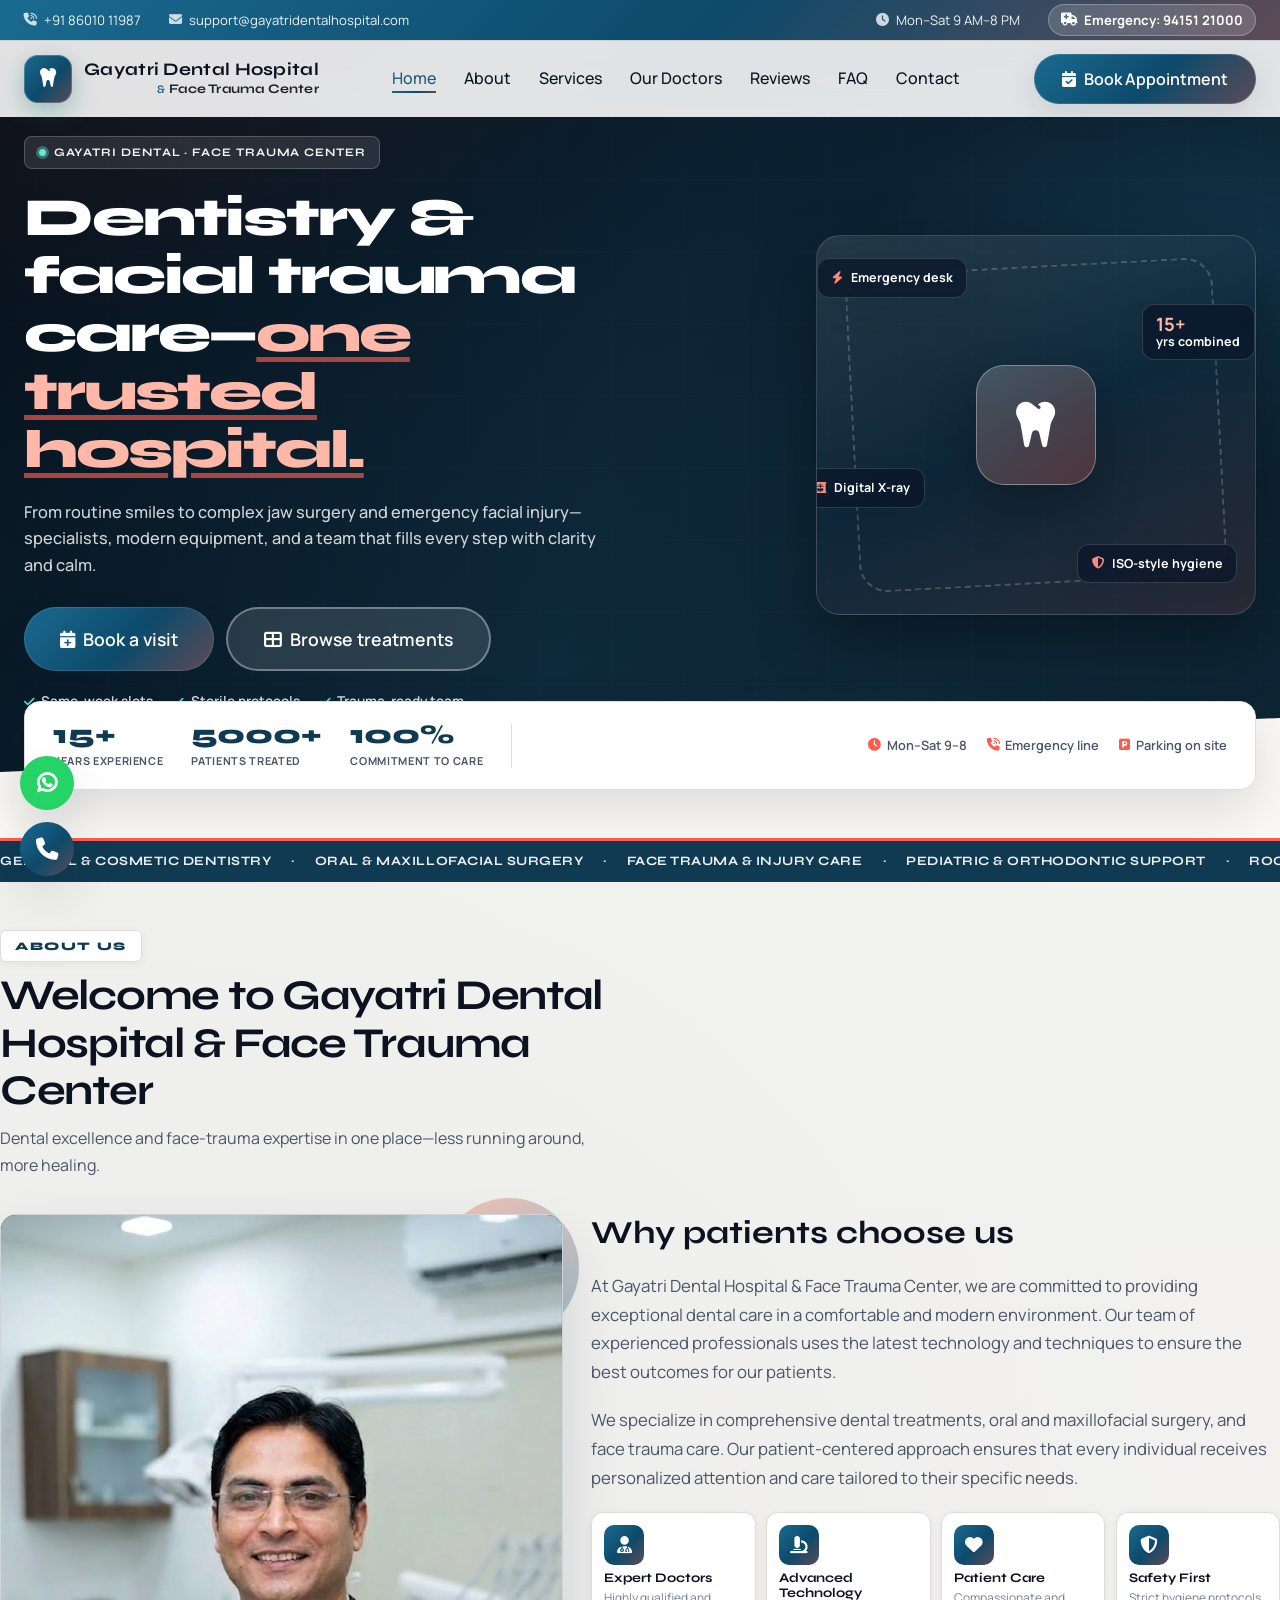
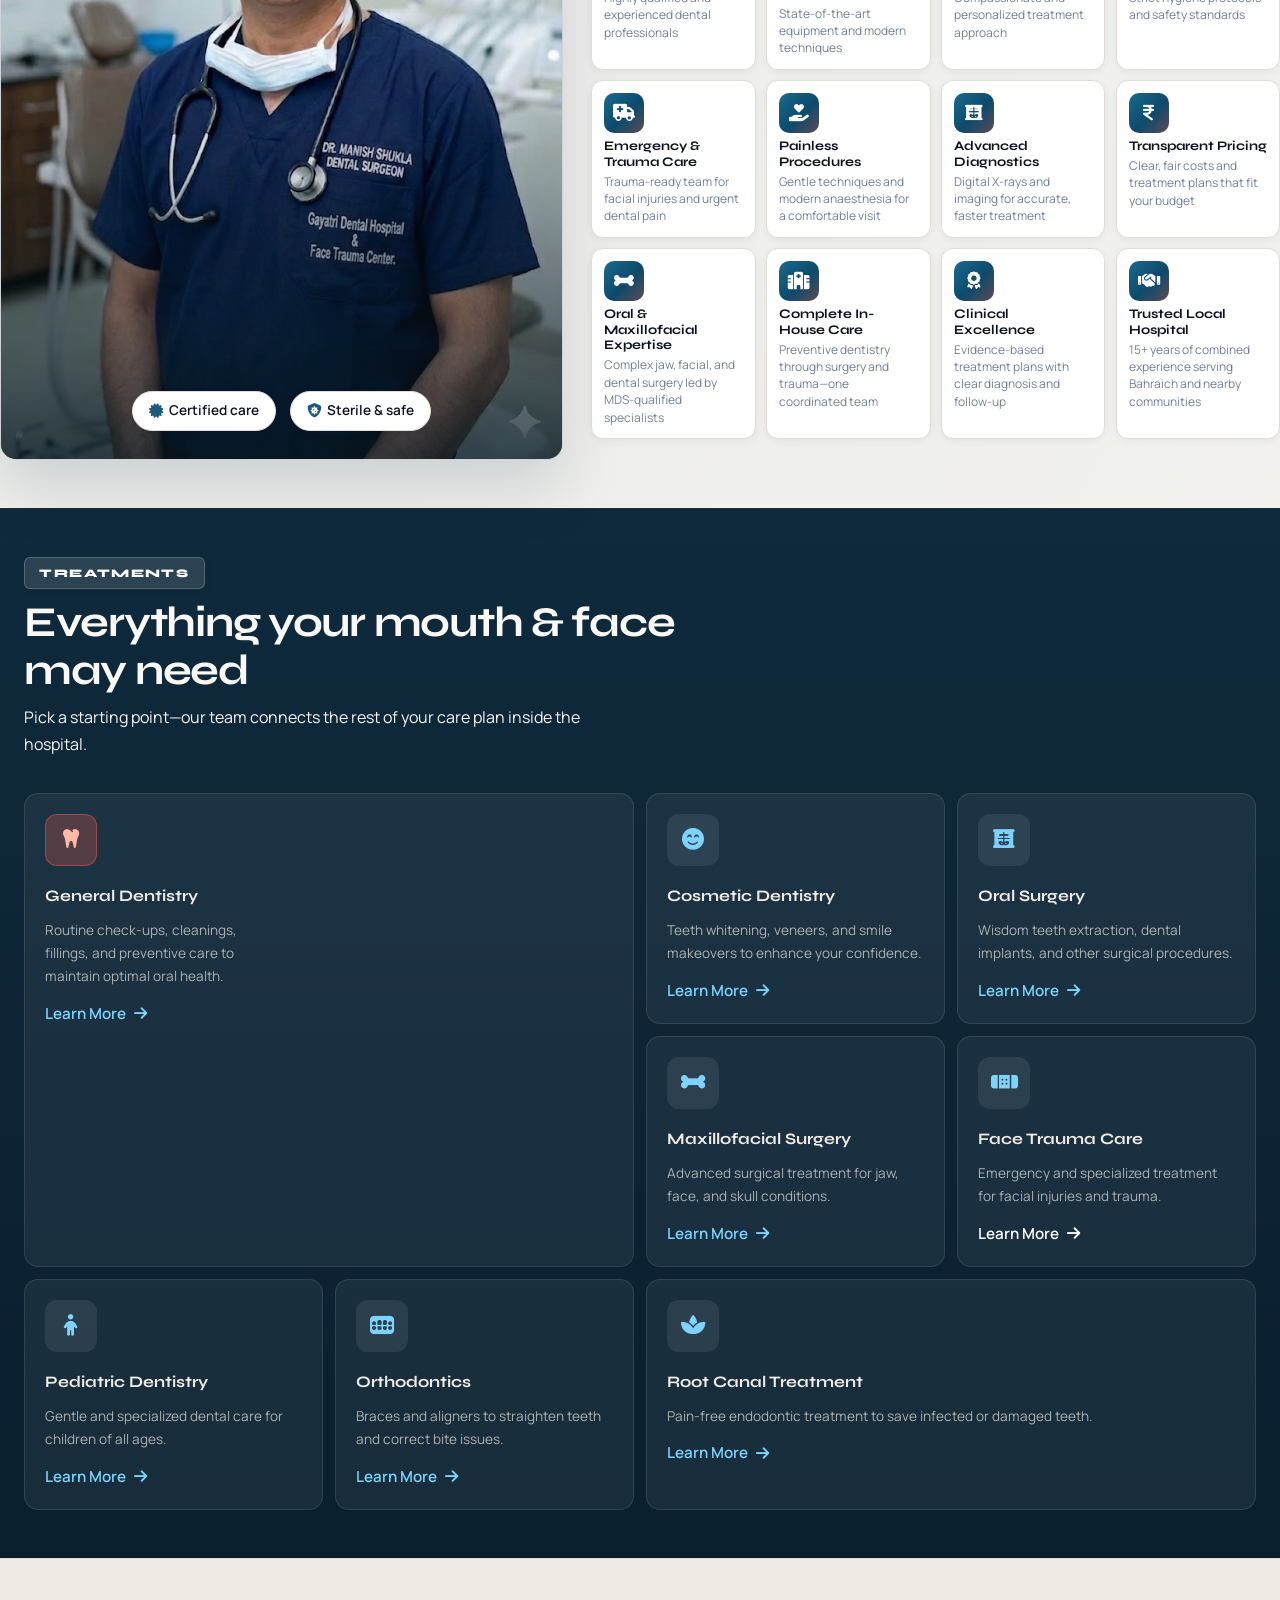
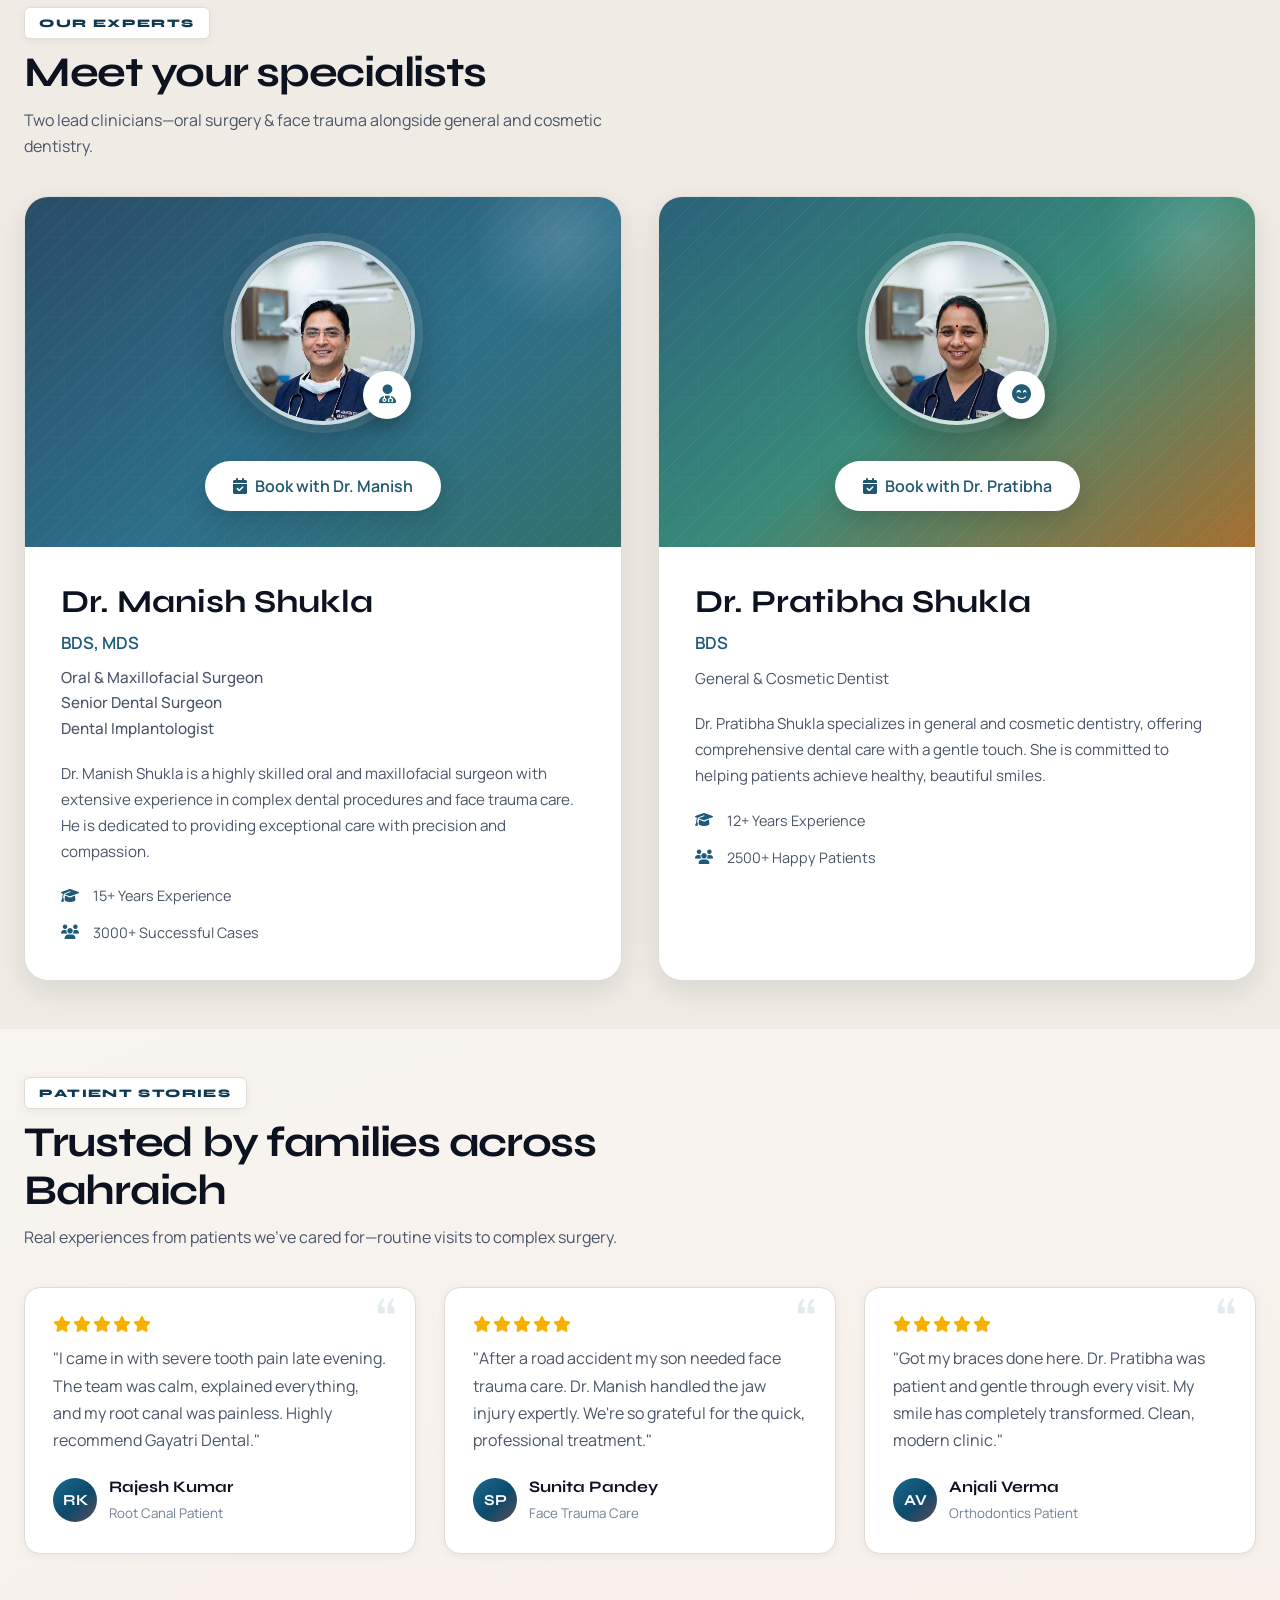
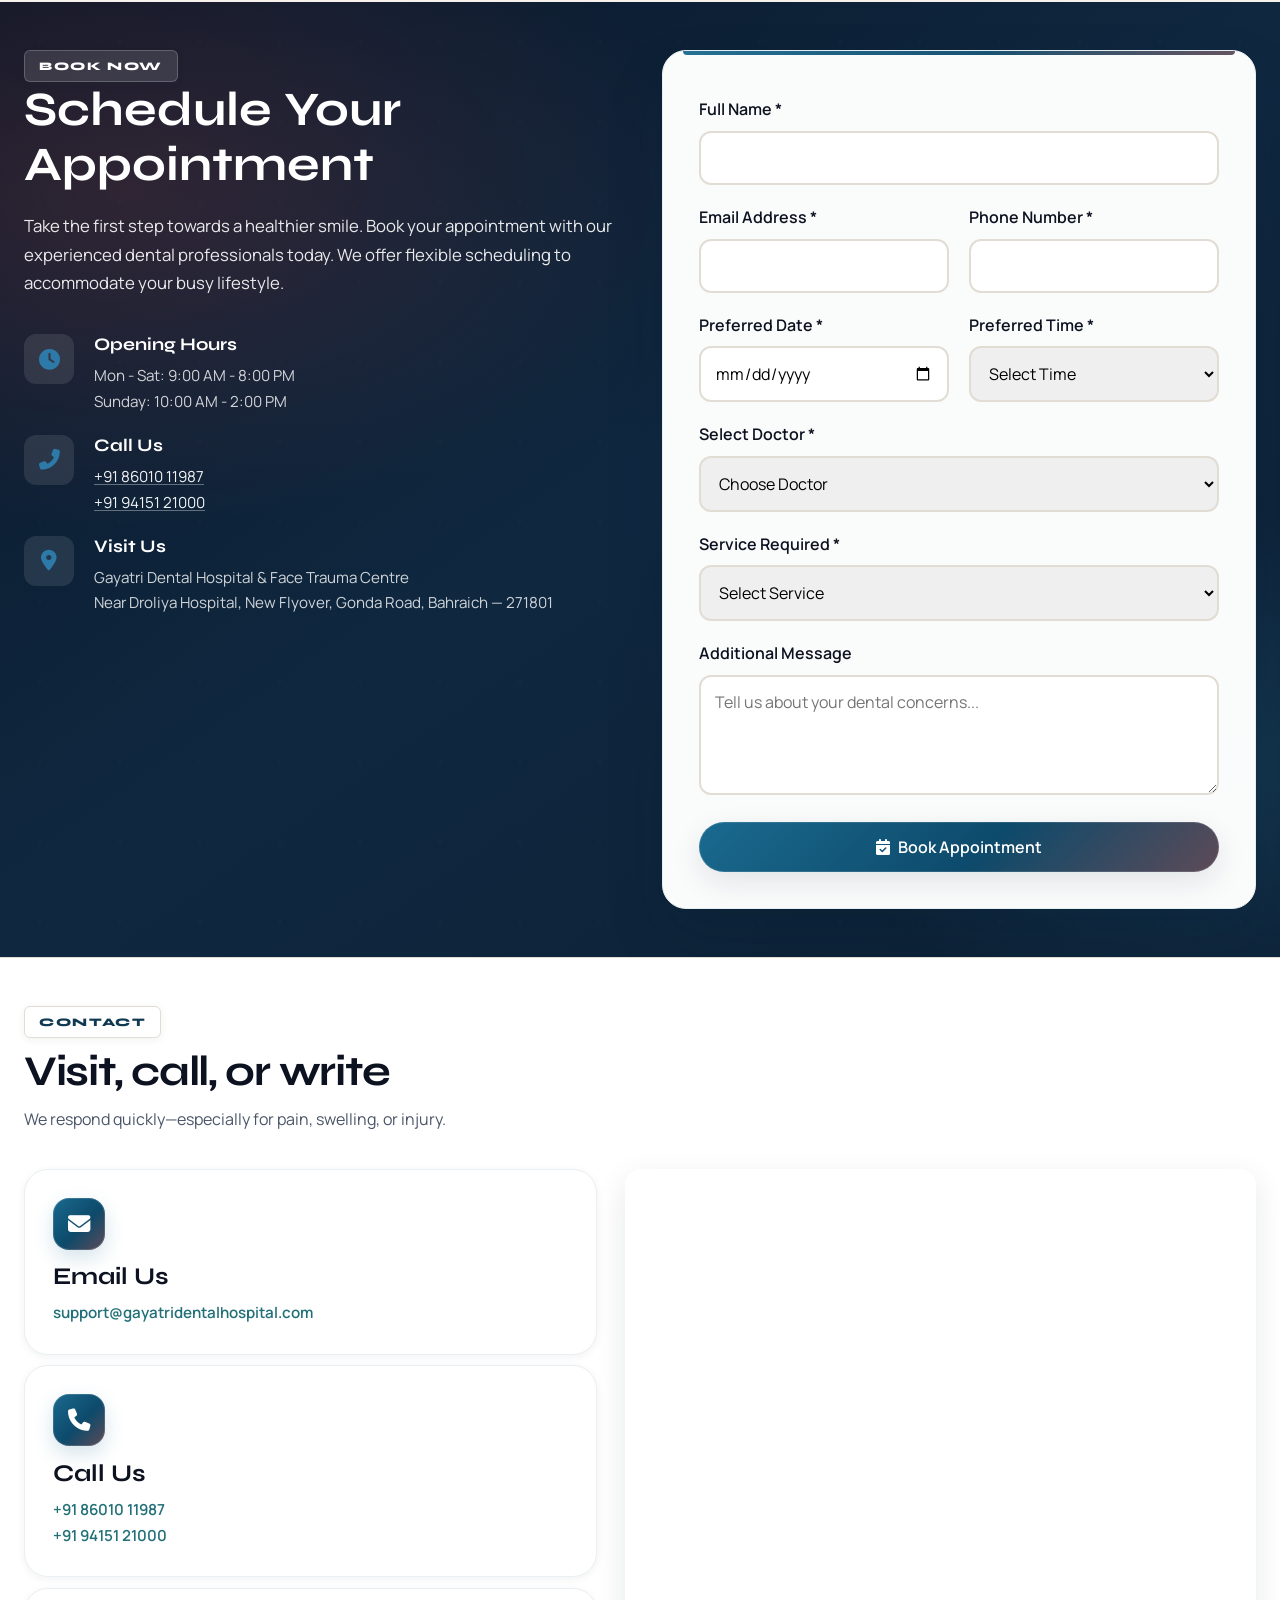
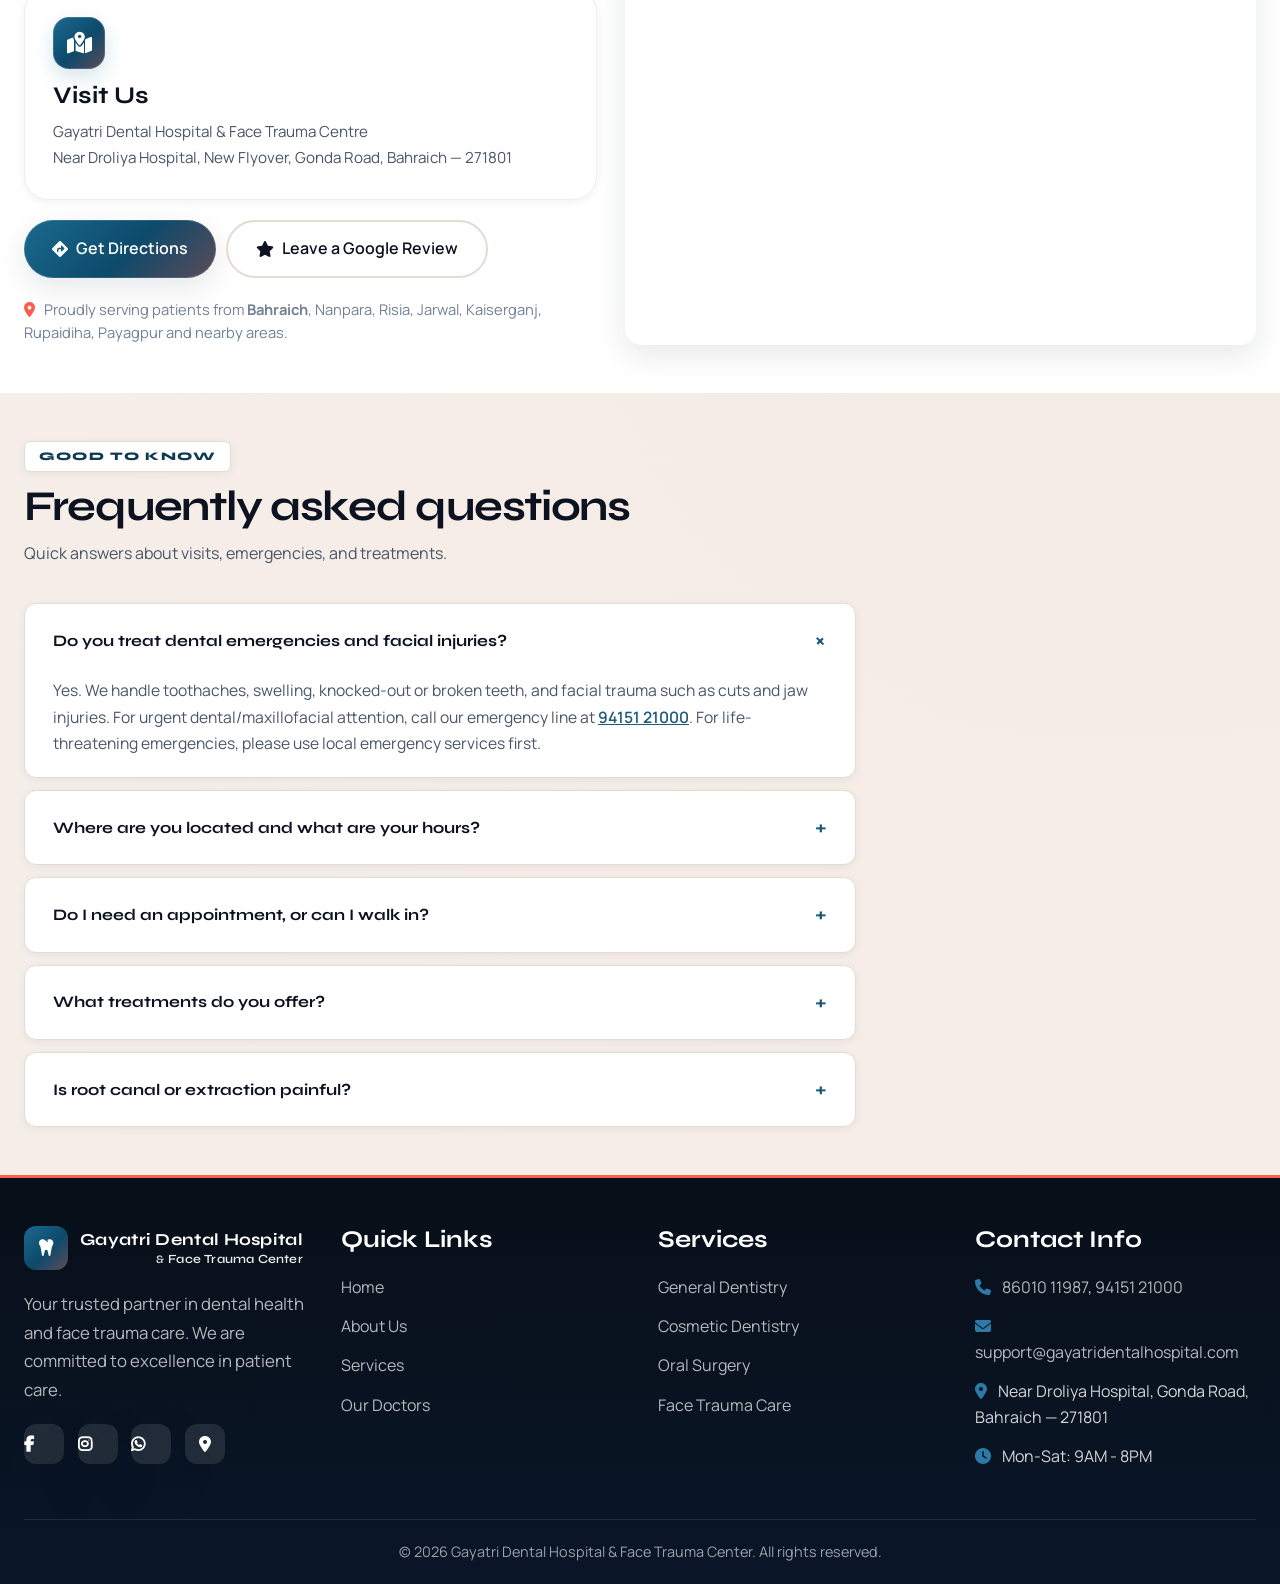
==== commit 3d42a2db: "Enhance about and doctors sections with real photos and credentials. Add doctor portraits, expanded " ====
--- a/index.html
+++ b/index.html
@@ -122,7 +122,7 @@
                 "@type": "Physician",
                 "name": "Dr. Manish Shukla",
                 "medicalSpecialty": "OralAndMaxillofacialSurgery",
-                "description": "BDS, MDS — Oral & Maxillofacial Surgeon"
+                "description": "BDS, MDS — Oral & Maxillofacial Surgeon, Senior Dental Surgeon, Dental Implantologist"
             },
             {
                 "@type": "Physician",
@@ -305,10 +305,10 @@
                 <p class="section-lead">Dental excellence and face-trauma expertise in one place—less running around, more healing.</p>
             </header>
             <div class="about-content">
-                <div class="about-visual" aria-hidden="true">
-                    <div class="about-visual-inner">
-                        <div class="about-visual-glow"></div>
-                        <i class="fas fa-tooth about-visual-icon"></i>
+                <div class="about-visual">
+                    <div class="about-visual-inner about-visual-inner--photo">
+                        <img class="about-visual-photo" src="images/DrManishShukla.jpeg"
+                            alt="Dr. Manish Shukla, Oral &amp; Maxillofacial Surgeon at Gayatri Dental Hospital">
                         <div class="about-visual-badges">
                             <span class="about-pill"><i class="fas fa-certificate"></i> Certified care</span>
                             <span class="about-pill"><i class="fas fa-shield-virus"></i> Sterile &amp; safe</span>
@@ -366,6 +366,78 @@
                                 <p>Strict hygiene protocols and safety standards</p>
                             </div>
                         </div>
+                        <div class="feature-item">
+                            <div class="feature-icon">
+                                <i class="fas fa-truck-medical"></i>
+                            </div>
+                            <div class="feature-content">
+                                <h4>Emergency &amp; Trauma Care</h4>
+                                <p>Trauma-ready team for facial injuries and urgent dental pain</p>
+                            </div>
+                        </div>
+                        <div class="feature-item">
+                            <div class="feature-icon">
+                                <i class="fas fa-hand-holding-heart"></i>
+                            </div>
+                            <div class="feature-content">
+                                <h4>Painless Procedures</h4>
+                                <p>Gentle techniques and modern anaesthesia for a comfortable visit</p>
+                            </div>
+                        </div>
+                        <div class="feature-item">
+                            <div class="feature-icon">
+                                <i class="fas fa-x-ray"></i>
+                            </div>
+                            <div class="feature-content">
+                                <h4>Advanced Diagnostics</h4>
+                                <p>Digital X-rays and imaging for accurate, faster treatment</p>
+                            </div>
+                        </div>
+                        <div class="feature-item">
+                            <div class="feature-icon">
+                                <i class="fas fa-indian-rupee-sign"></i>
+                            </div>
+                            <div class="feature-content">
+                                <h4>Transparent Pricing</h4>
+                                <p>Clear, fair costs and treatment plans that fit your budget</p>
+                            </div>
+                        </div>
+                        <div class="feature-item">
+                            <div class="feature-icon">
+                                <i class="fas fa-bone"></i>
+                            </div>
+                            <div class="feature-content">
+                                <h4>Oral &amp; Maxillofacial Expertise</h4>
+                                <p>Complex jaw, facial, and dental surgery led by MDS-qualified specialists</p>
+                            </div>
+                        </div>
+                        <div class="feature-item">
+                            <div class="feature-icon">
+                                <i class="fas fa-hospital"></i>
+                            </div>
+                            <div class="feature-content">
+                                <h4>Complete In-House Care</h4>
+                                <p>Preventive dentistry through surgery and trauma—one coordinated team</p>
+                            </div>
+                        </div>
+                        <div class="feature-item">
+                            <div class="feature-icon">
+                                <i class="fas fa-award"></i>
+                            </div>
+                            <div class="feature-content">
+                                <h4>Clinical Excellence</h4>
+                                <p>Evidence-based treatment plans with clear diagnosis and follow-up</p>
+                            </div>
+                        </div>
+                        <div class="feature-item">
+                            <div class="feature-icon">
+                                <i class="fas fa-handshake"></i>
+                            </div>
+                            <div class="feature-content">
+                                <h4>Trusted Local Hospital</h4>
+                                <p>15+ years of combined experience serving Bahraich and nearby communities</p>
+                            </div>
+                        </div>
                     </div>
                 </div>
             </div>
@@ -485,11 +557,12 @@
                 <div class="doctor-card">
                     <div class="doctor-banner doctor-banner--surgeon">
                         <div class="doctor-banner-pattern"></div>
-                        <div class="doctor-avatar" aria-hidden="true">
-                            <span class="doctor-initials">MS</span>
-                        </div>
-                        <div class="doctor-banner-icon-wrap">
-                            <i class="fas fa-user-md"></i>
+                        <div class="doctor-portrait">
+                            <div class="doctor-avatar doctor-avatar--photo">
+                                <img src="images/DrManishShukla.jpeg"
+                                    alt="Dr. Manish Shukla, Oral &amp; Maxillofacial Surgeon" loading="lazy">
+                            </div>
+                            <span class="doctor-badge"><i class="fas fa-user-md"></i></span>
                         </div>
                         <button type="button" class="btn btn-primary btn-doctor-cta" onclick="scrollToAppointment()">
                             <i class="fas fa-calendar-check"></i> Book with Dr. Manish
@@ -498,7 +571,11 @@
                     <div class="doctor-info">
                         <h3>Dr. Manish Shukla</h3>
                         <p class="doctor-credentials">BDS, MDS</p>
-                        <p class="doctor-specialization">Oral & Maxillofacial Surgeon</p>
+                        <ul class="doctor-specializations">
+                            <li>Oral &amp; Maxillofacial Surgeon</li>
+                            <li>Senior Dental Surgeon</li>
+                            <li>Dental Implantologist</li>
+                        </ul>
                         <p class="doctor-description">
                             Dr. Manish Shukla is a highly skilled oral and maxillofacial surgeon with
                             extensive experience in complex dental procedures and face trauma care.
@@ -519,11 +596,12 @@
                 <div class="doctor-card">
                     <div class="doctor-banner doctor-banner--dentist">
                         <div class="doctor-banner-pattern"></div>
-                        <div class="doctor-avatar" aria-hidden="true">
-                            <span class="doctor-initials">PS</span>
-                        </div>
-                        <div class="doctor-banner-icon-wrap">
-                            <i class="fas fa-smile-beam"></i>
+                        <div class="doctor-portrait">
+                            <div class="doctor-avatar doctor-avatar--photo">
+                                <img src="images/DrPratibhaShukla.jpeg"
+                                    alt="Dr. Pratibha Shukla, General &amp; Cosmetic Dentist" loading="lazy">
+                            </div>
+                            <span class="doctor-badge"><i class="fas fa-smile-beam"></i></span>
                         </div>
                         <button type="button" class="btn btn-primary btn-doctor-cta" onclick="scrollToAppointment()">
                             <i class="fas fa-calendar-check"></i> Book with Dr. Pratibha
--- a/styles.css
+++ b/styles.css
@@ -836,6 +836,7 @@
 .about-visual {
     position: relative;
     min-height: 280px;
+    align-self: start;
 }
 
 .about-visual-inner {
@@ -883,12 +884,43 @@
     box-shadow: 0 20px 50px rgba(25, 100, 120, 0.15);
 }
 
+.about-visual-inner--photo {
+    padding: 0;
+    background: #0e2a3a;
+    min-height: 0;
+    height: auto;
+    align-self: start;
+}
+
+.about-visual-photo {
+    width: 100%;
+    height: auto;
+    display: block;
+}
+
+.about-visual-inner--photo::after {
+    content: '';
+    position: absolute;
+    inset: 0;
+    background: linear-gradient(180deg, transparent 55%, rgba(8, 25, 35, 0.75) 100%);
+    pointer-events: none;
+}
+
 .about-visual-badges {
     position: relative;
     display: flex;
     flex-wrap: wrap;
     gap: var(--spacing-sm);
     justify-content: center;
+}
+
+.about-visual-inner--photo .about-visual-badges {
+    position: absolute;
+    z-index: 2;
+    left: 0;
+    right: 0;
+    bottom: var(--spacing-lg);
+    padding: 0 var(--spacing-md);
 }
 
 .about-pill {
@@ -1214,13 +1246,13 @@
 
 .doctor-banner {
     position: relative;
-    min-height: 220px;
-    padding: var(--spacing-xl) var(--spacing-lg);
+    min-height: 320px;
+    padding: var(--spacing-2xl) var(--spacing-lg) var(--spacing-xl);
     display: flex;
     flex-direction: column;
     align-items: center;
     justify-content: center;
-    gap: var(--spacing-md);
+    gap: var(--spacing-lg);
     overflow: hidden;
 }
 
@@ -1252,42 +1284,67 @@
     pointer-events: none;
 }
 
+.doctor-portrait {
+    position: relative;
+    z-index: 1;
+    width: clamp(150px, 17vw, 184px);
+    height: clamp(150px, 17vw, 184px);
+}
+
 .doctor-avatar {
     position: relative;
     z-index: 1;
-    width: 96px;
-    height: 96px;
+    width: 100%;
+    height: 100%;
     border-radius: 50%;
     display: flex;
     align-items: center;
     justify-content: center;
     background: rgba(255, 255, 255, 0.18);
-    border: 3px solid rgba(255, 255, 255, 0.45);
-    box-shadow: 0 12px 32px rgba(0, 0, 0, 0.2);
+    border: 4px solid rgba(255, 255, 255, 0.7);
+    box-shadow: 0 18px 44px rgba(0, 0, 0, 0.28), 0 0 0 8px rgba(255, 255, 255, 0.12);
     backdrop-filter: blur(8px);
 }
 
 .doctor-initials {
     font-family: var(--font-heading);
-    font-size: 1.75rem;
+    font-size: 2.6rem;
     font-weight: 800;
     color: white;
     letter-spacing: 0.06em;
 }
 
-.doctor-banner-icon-wrap {
-    position: relative;
-    z-index: 1;
-    width: 52px;
-    height: 52px;
-    border-radius: 14px;
-    background: rgba(255, 255, 255, 0.2);
+.doctor-avatar--photo {
+    background: rgba(255, 255, 255, 0.18);
+    overflow: hidden;
+    padding: 0;
+}
+
+.doctor-avatar--photo img {
+    width: 100%;
+    height: 100%;
+    border-radius: 50%;
+    object-fit: cover;
+    object-position: top center;
+    display: block;
+}
+
+.doctor-badge {
+    position: absolute;
+    right: 4px;
+    bottom: 6px;
+    z-index: 2;
+    width: 48px;
+    height: 48px;
+    border-radius: 50%;
+    background: #fff;
     display: flex;
     align-items: center;
     justify-content: center;
-    color: white;
-    font-size: 1.35rem;
-    border: 1px solid rgba(255, 255, 255, 0.35);
+    color: hsl(198, 55%, 30%);
+    font-size: 1.2rem;
+    box-shadow: 0 8px 20px rgba(0, 0, 0, 0.22);
+    border: 2px solid rgba(255, 255, 255, 0.9);
 }
 
 .btn-doctor-cta.btn-primary {
@@ -1324,6 +1381,23 @@
     color: var(--text-secondary);
     font-size: 0.95rem;
     margin-bottom: var(--spacing-md);
+}
+
+.doctor-specializations {
+    list-style: none;
+    padding: 0;
+    margin: 0 0 var(--spacing-md);
+}
+
+.doctor-specializations li {
+    color: var(--text-secondary);
+    font-size: 0.95rem;
+    line-height: 1.55;
+    font-weight: 500;
+}
+
+.doctor-specializations li + li {
+    margin-top: 0.15rem;
 }
 
 .doctor-description {
@@ -2214,17 +2288,17 @@
     }
 
     .doctor-banner {
-        min-height: 200px;
-        padding: var(--spacing-lg);
-    }
-
-    .doctor-avatar {
-        width: 84px;
-        height: 84px;
+        min-height: 280px;
+        padding: var(--spacing-xl) var(--spacing-lg);
+    }
+
+    .doctor-portrait {
+        width: 150px;
+        height: 150px;
     }
 
     .doctor-initials {
-        font-size: 1.5rem;
+        font-size: 2.4rem;
     }
 
     .btn-doctor-cta.btn-primary {
